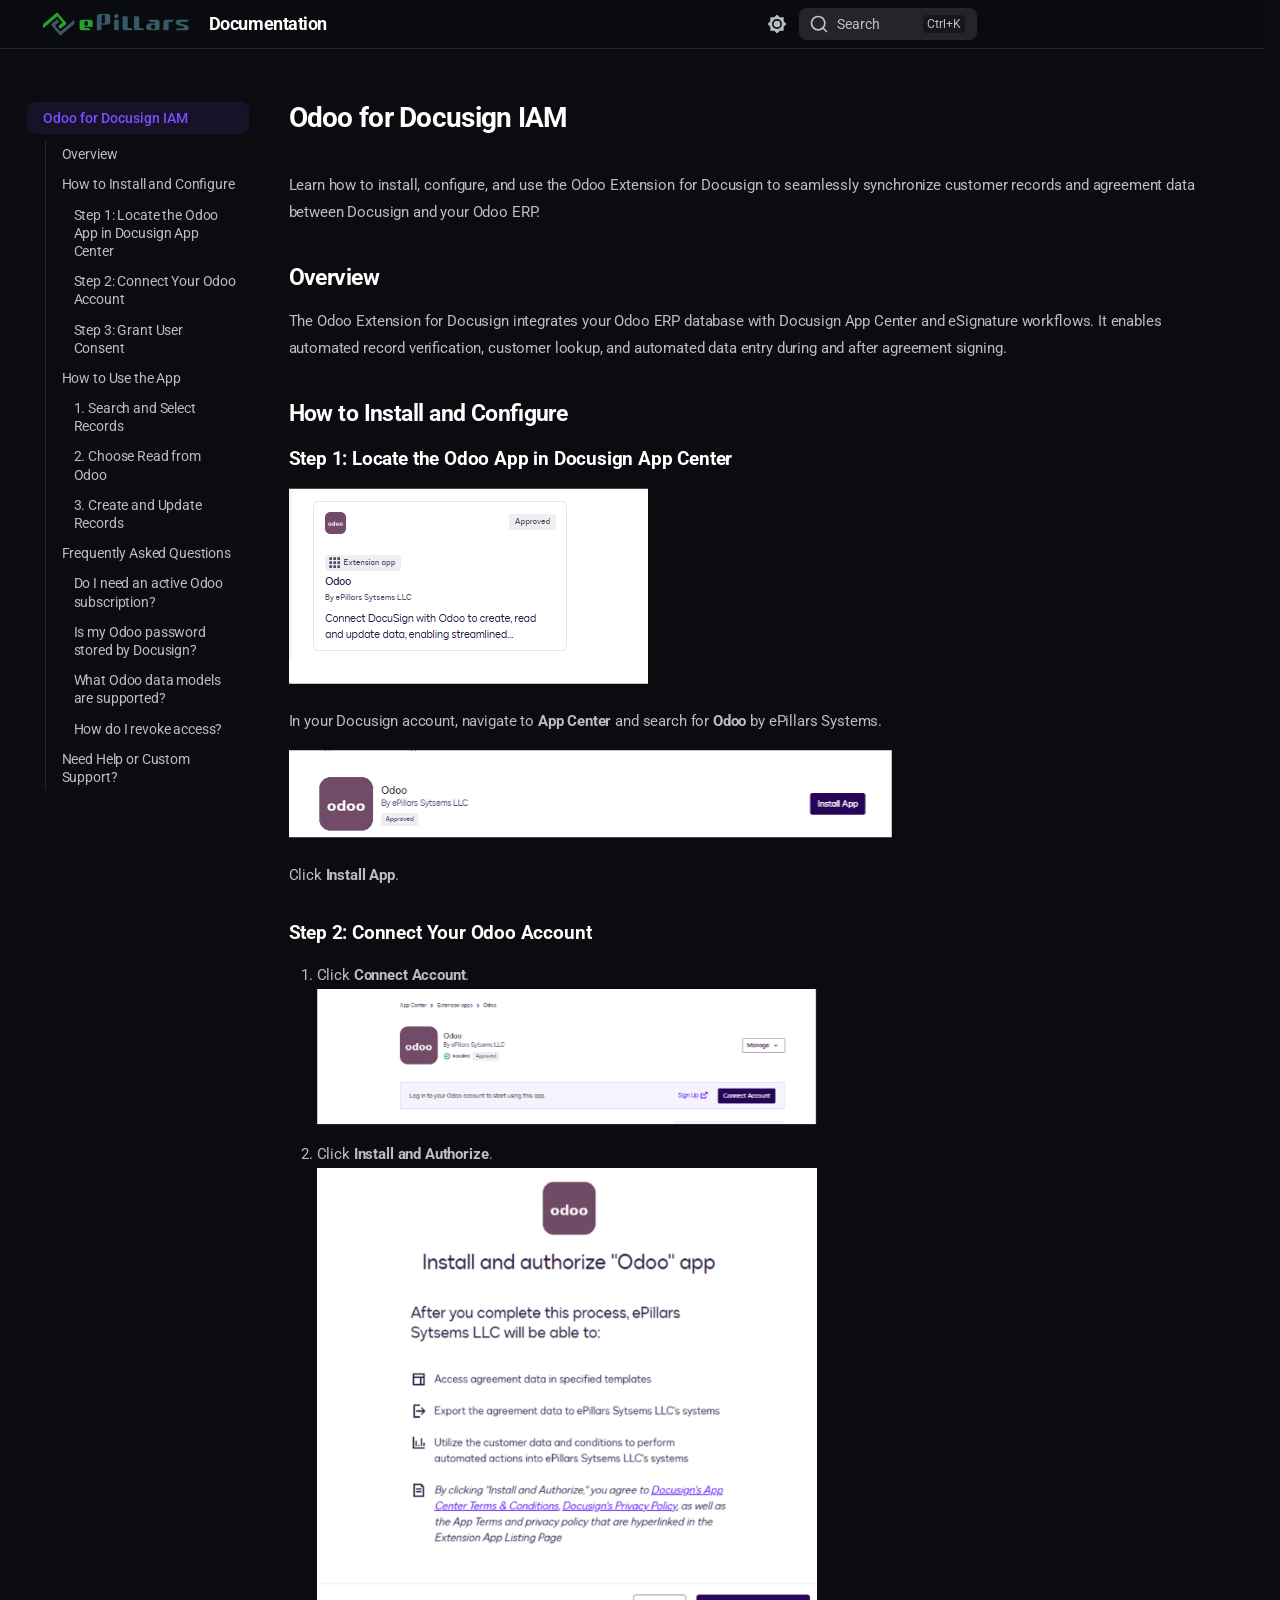
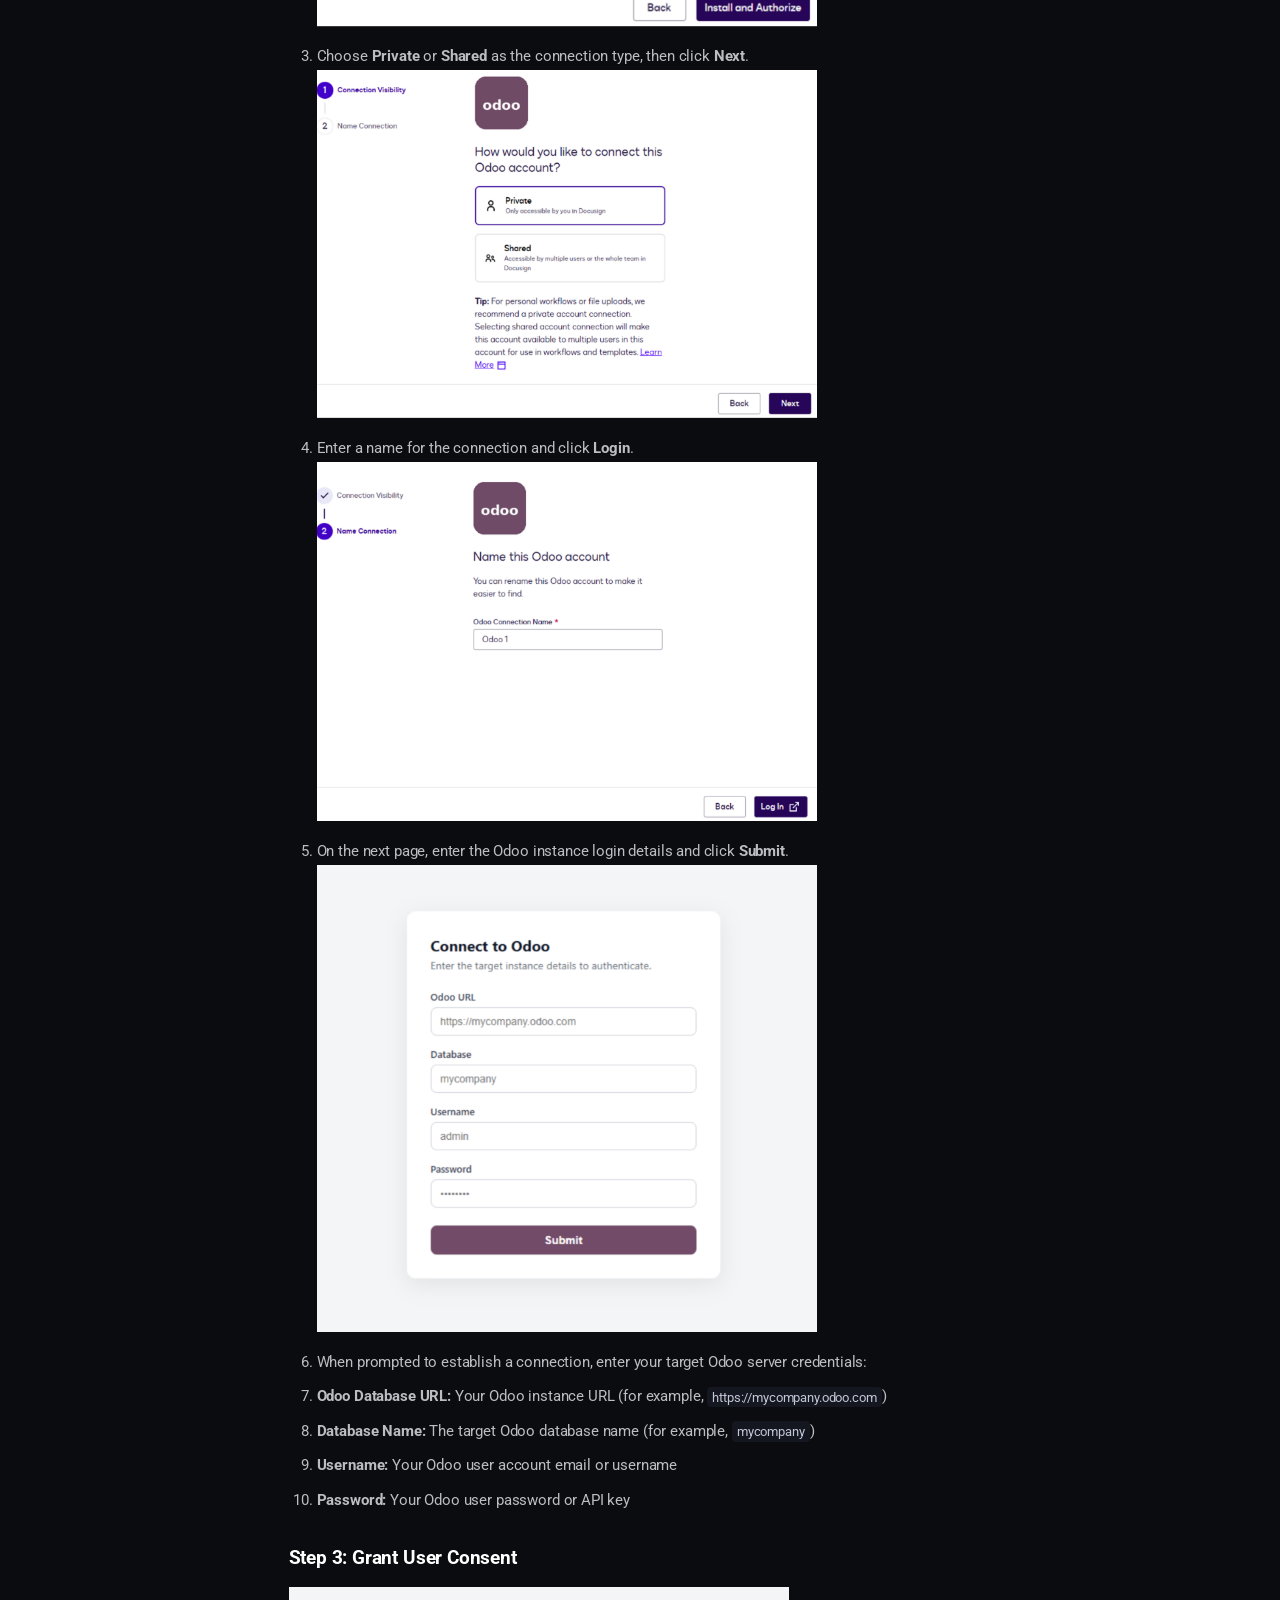
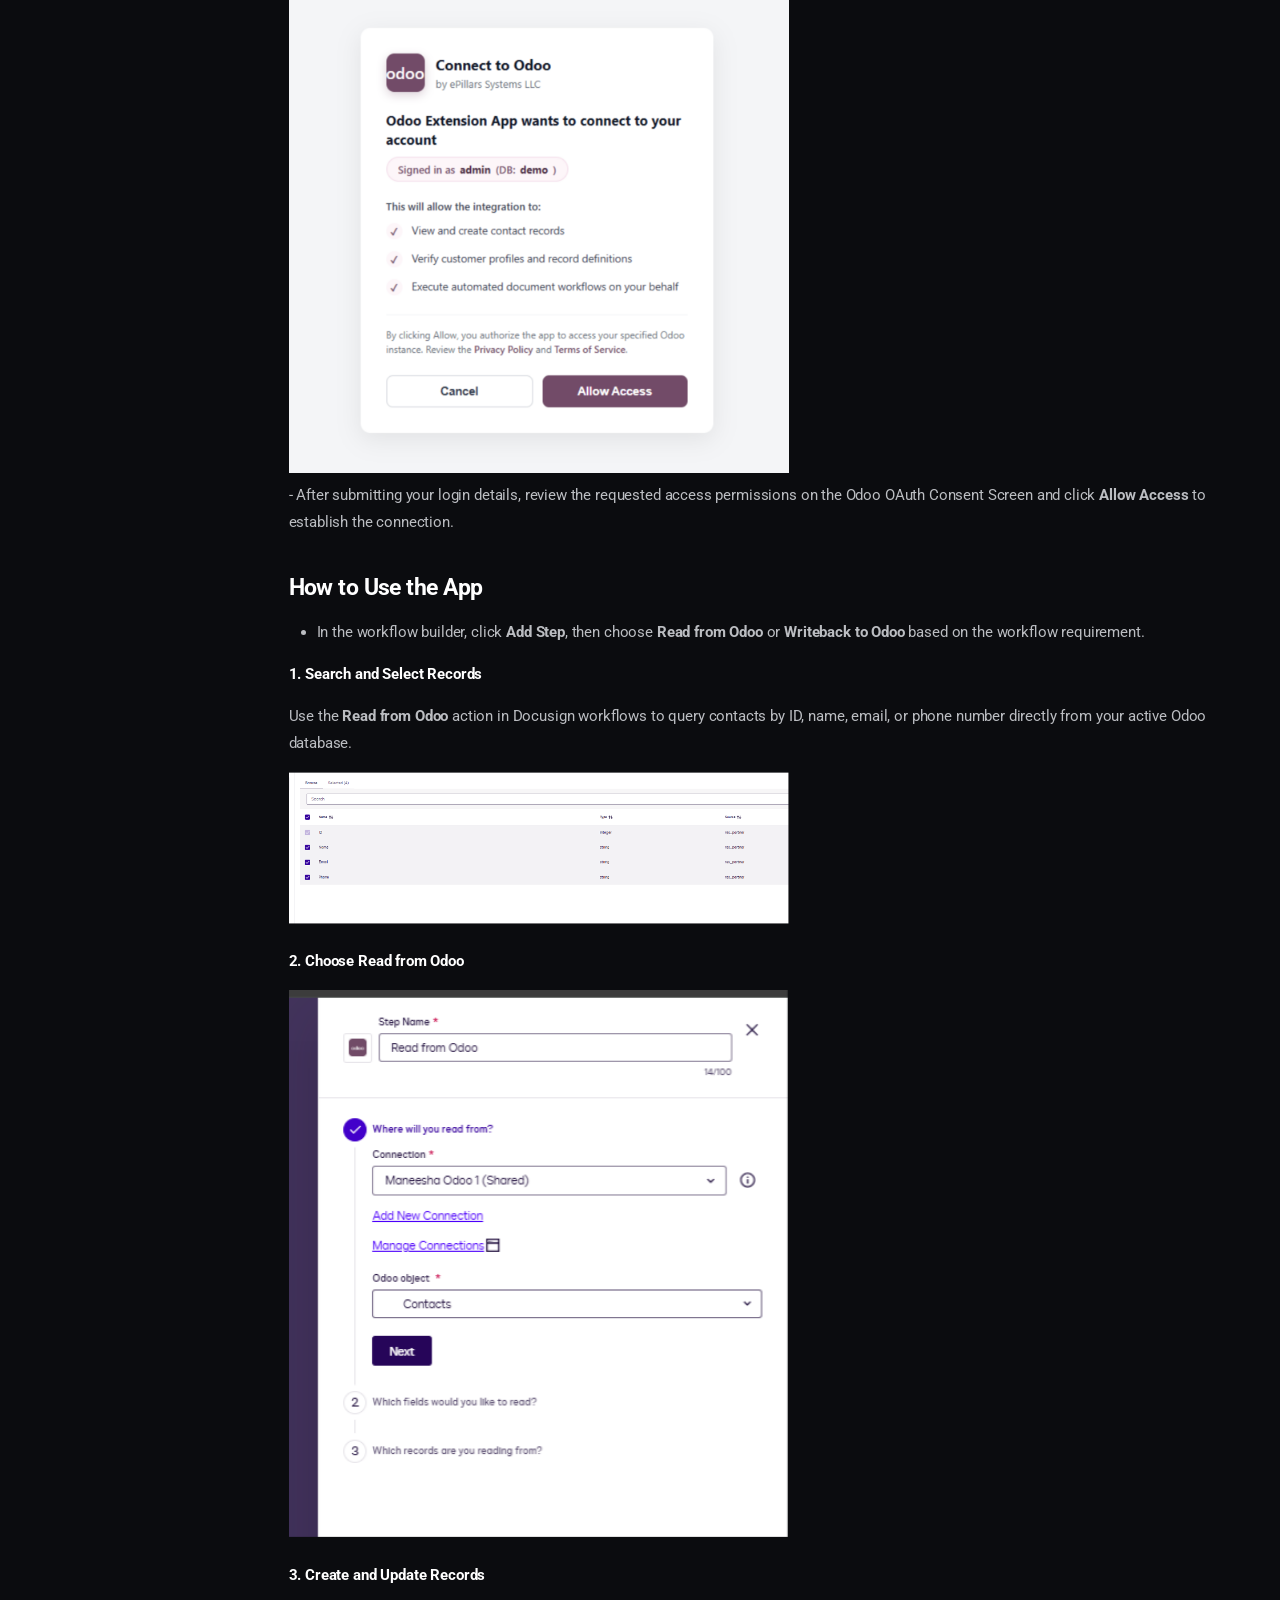
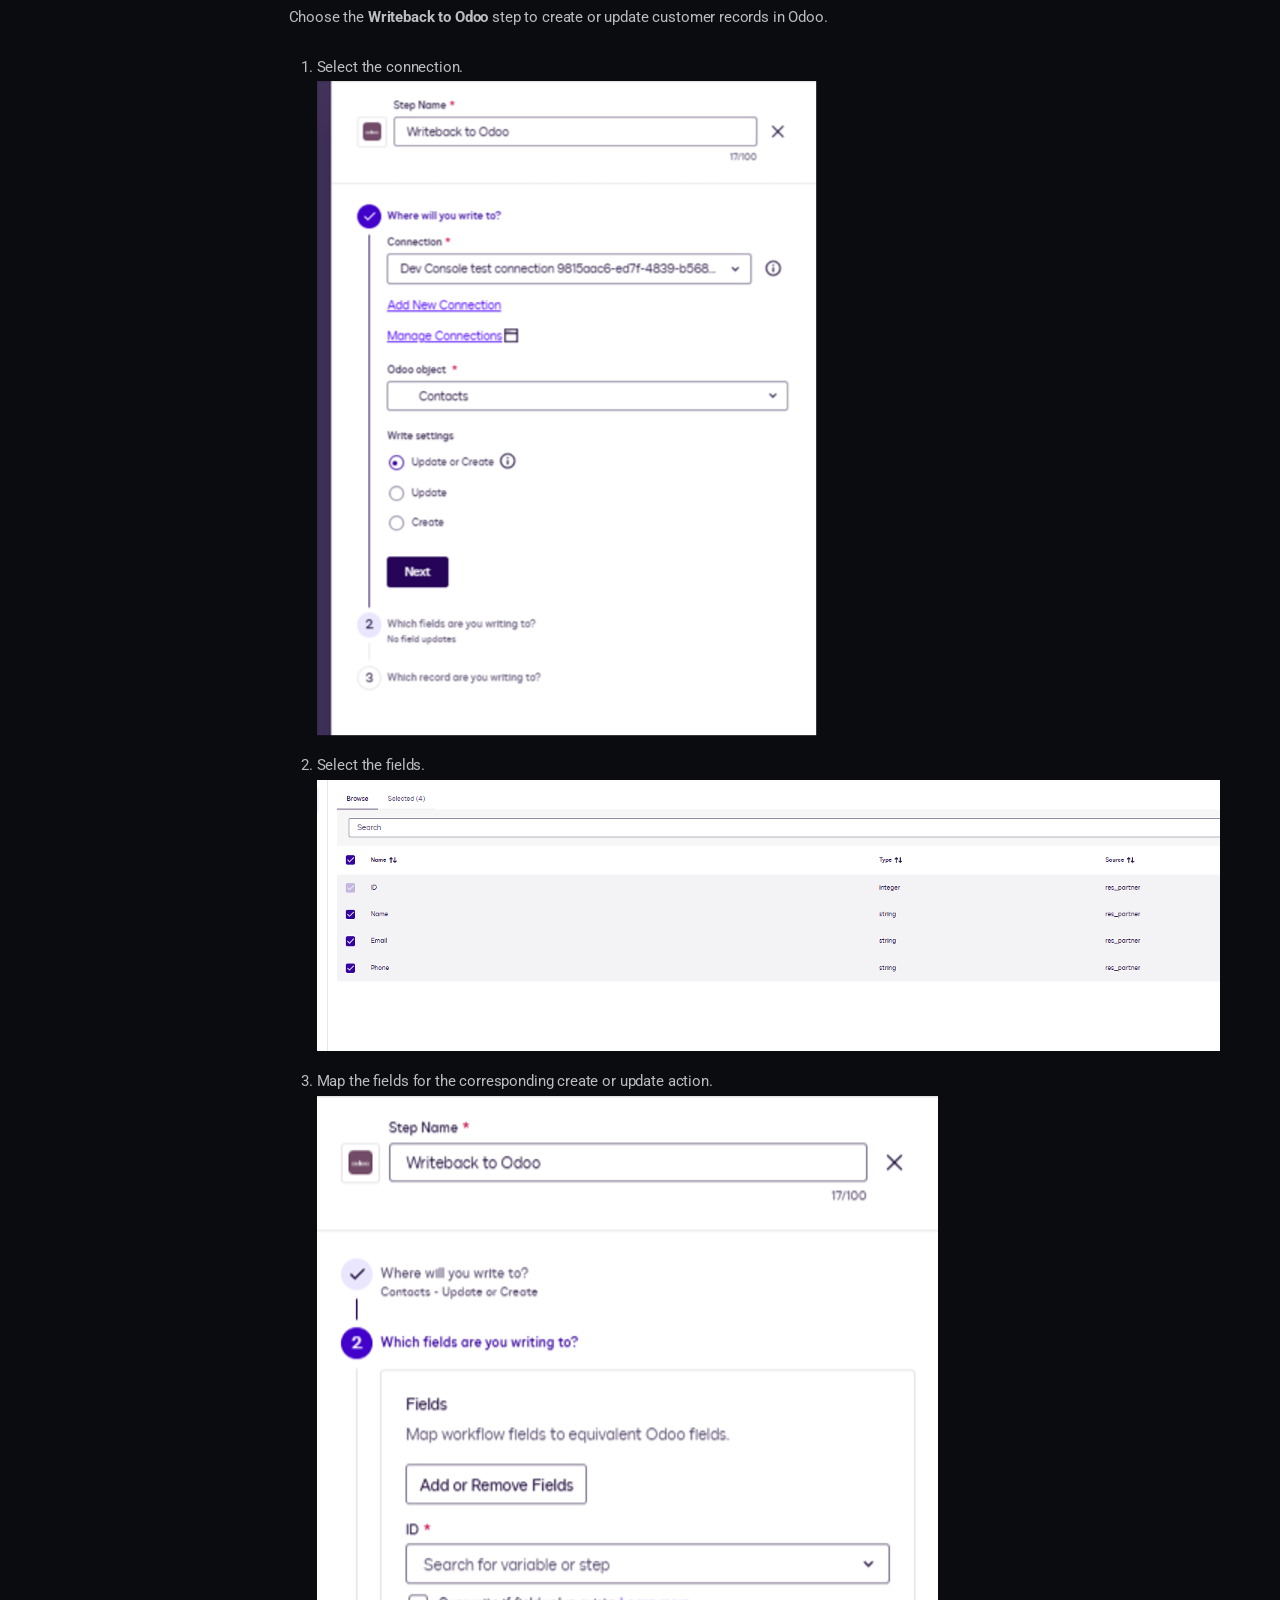
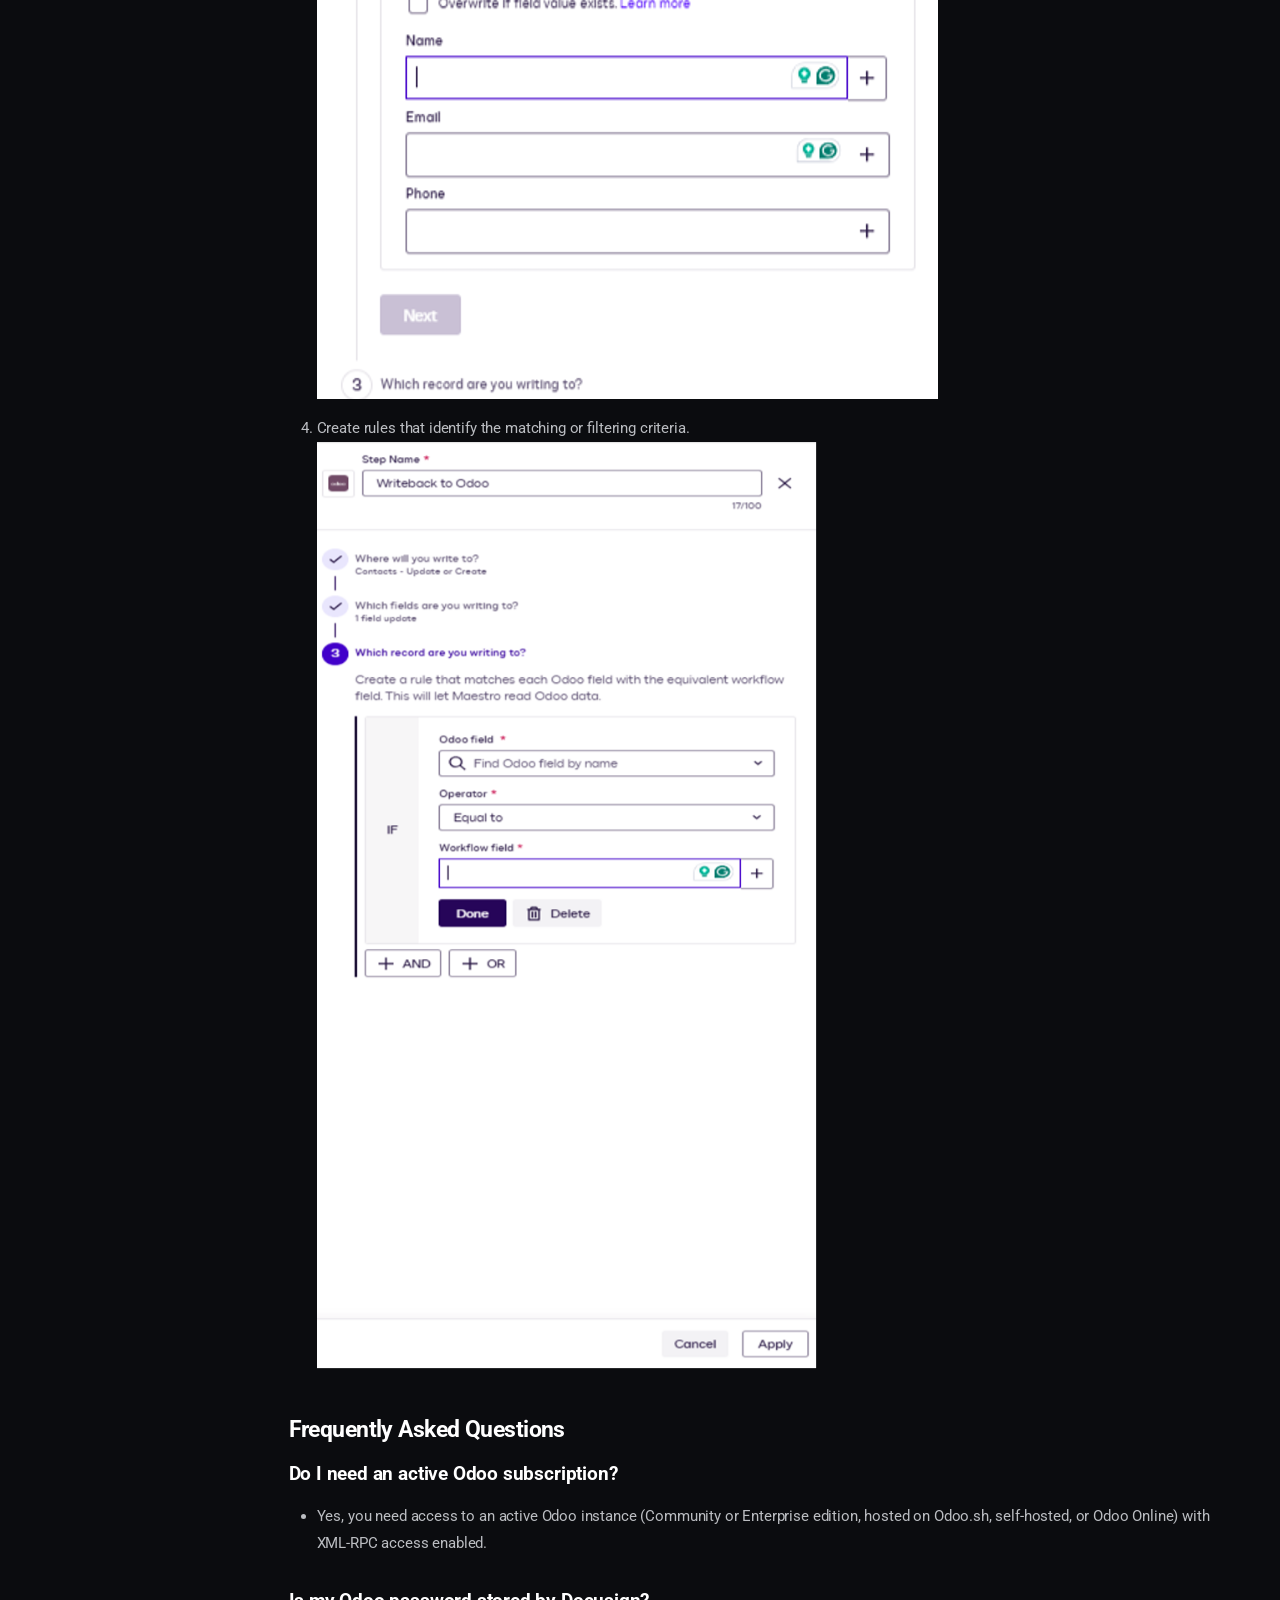
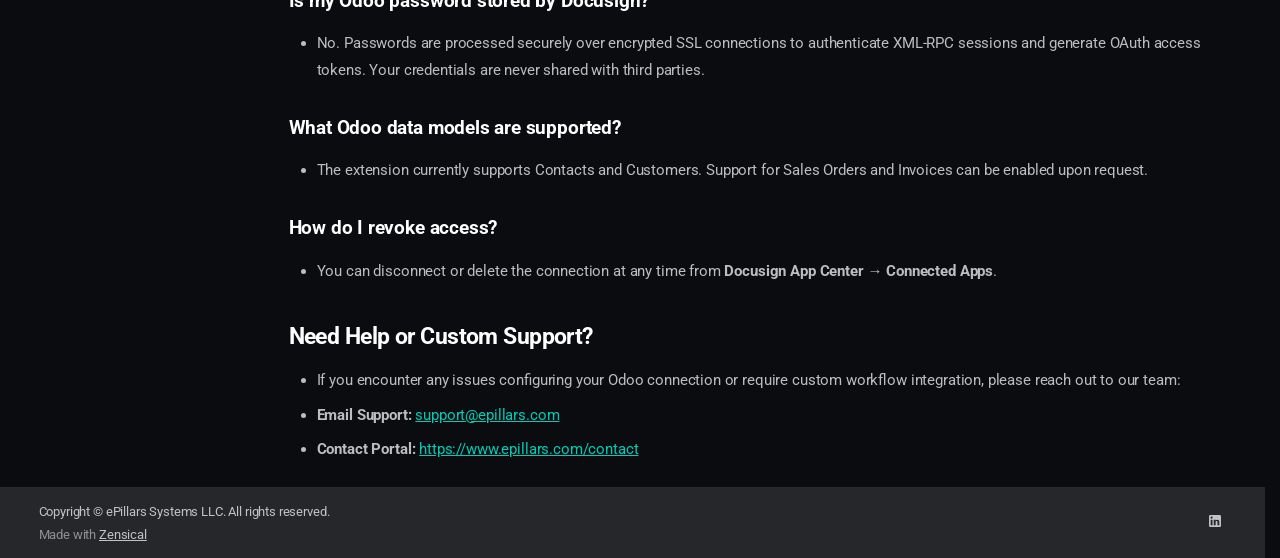
==== site/index.html @ cea3f154 "Branding changes" ====
<!doctype html>
<html lang="en" class="no-js">
  <head>
    
      <meta charset="utf-8">
      <meta name="viewport" content="width=device-width,initial-scale=1">
      
      
      
      
      
      
      
        
      
      
      <link rel="icon" href="./assets/favicon.ico">
      <meta name="generator" content="zensical-0.0.71">
    
    
      
        <title>Odoo for Docusign IAM - Documentation</title>
      
    
    
      
        
      
      <link rel="stylesheet" href="./assets/stylesheets/modern/main.e442bf79.min.css">
      
        
          
        
        <link rel="stylesheet" href="./assets/stylesheets/modern/palette.b60ce83d.min.css">
      
      


    
    
      
    
    
      
        
        
        <link rel="preconnect" href="https://fonts.gstatic.com" crossorigin>
        <link rel="stylesheet" href="https://fonts.googleapis.com/css?family=Roboto:300,300i,400,400i,500,500i,700,700i%7CRoboto:400,400i,700,700i&amp;display=fallback">
        <style>:root{--md-text-font:"Roboto";--md-code-font:"Roboto"}</style>
      
    
    
    <script>__md_scope=new URL(".",location),__md_scope.pathname.endsWith("/")||(__md_scope=new URL(__md_scope.pathname+"/",location)),__md_hash=e=>[...e].reduce(((e,t)=>(e<<5)-e+t.charCodeAt(0)),0),__md_get=(e,t=localStorage,_=__md_scope)=>JSON.parse(t.getItem(_.pathname+"."+e)),__md_set=(e,t,_=localStorage,a=__md_scope)=>{try{_.setItem(a.pathname+"."+e,JSON.stringify(t))}catch(e){}},document.documentElement.setAttribute("data-platform",navigator.platform)</script>
    
      

    
    
  </head>
  
  
    
    
      
    
    
    
    
    <body dir="ltr" data-md-color-scheme="slate" data-md-color-primary="teal" data-md-color-accent="deep-purple">
  
    
    <input class="md-toggle" data-md-toggle="drawer" type="checkbox" id="__drawer" autocomplete="off">
    <input class="md-toggle" data-md-toggle="search" type="checkbox" id="__search" autocomplete="off">
    <label class="md-overlay" for="__drawer" aria-hidden="true"></label>
    <div data-md-component="skip">
      <a href="#__skip" class="md-skip">
        Skip to content
      </a>
    </div>
    <div data-md-component="announce">
      
    </div>
    
    
      

  

<header class="md-header md-header--shadow" data-md-component="header">
  <nav class="md-header__inner md-grid" aria-label="Header">
    <a href="" title="Documentation" class="md-header__button md-logo" aria-label="Documentation" data-md-component="logo">
      
  <img src="./assets/logo.png" alt="Documentation">

    </a>
    <label class="md-header__button md-icon" for="__drawer" aria-label="Navigation">
      
      <svg xmlns="http://www.w3.org/2000/svg" fill="none" stroke="currentColor" stroke-linecap="round" stroke-linejoin="round" stroke-width="2" class="lucide lucide-menu" viewBox="0 0 24 24"><path d="M4 5h16M4 12h16M4 19h16"/></svg>
    </label>
    <div class="md-header__title" data-md-component="header-title">
      <div class="md-header__ellipsis">
        <div class="md-header__topic">
          <span class="md-ellipsis">
            Documentation
          </span>
        </div>
        <div class="md-header__topic" data-md-component="header-topic">
          <span class="md-ellipsis">
            
              Odoo for Docusign IAM
            
          </span>
        </div>
      </div>
    </div>
    
      
        <form class="md-header__option" data-md-component="palette">
  
    
    
    
    <input class="md-option" data-md-color-media="none" data-md-color-scheme="slate" data-md-color-primary="teal" data-md-color-accent="deep-purple"  aria-label="Dark mode"  type="radio" name="__palette" id="__palette_0">
    
      <label class="md-header__button md-icon" title="Dark mode" for="__palette_1" hidden>
        <svg xmlns="http://www.w3.org/2000/svg" viewBox="0 0 24 24"><path d="M12 8a4 4 0 0 0-4 4 4 4 0 0 0 4 4 4 4 0 0 0 4-4 4 4 0 0 0-4-4m0 10a6 6 0 0 1-6-6 6 6 0 0 1 6-6 6 6 0 0 1 6 6 6 6 0 0 1-6 6m8-9.31V4h-4.69L12 .69 8.69 4H4v4.69L.69 12 4 15.31V20h4.69L12 23.31 15.31 20H20v-4.69L23.31 12z"/></svg>
      </label>
    
  
    
    
    
    <input class="md-option" data-md-color-media="none" data-md-color-scheme="default" data-md-color-primary="blue" data-md-color-accent="deep-orange"  aria-label="Light mode"  type="radio" name="__palette" id="__palette_1">
    
      <label class="md-header__button md-icon" title="Light mode" for="__palette_0" hidden>
        <svg xmlns="http://www.w3.org/2000/svg" viewBox="0 0 24 24"><path d="M12 18c-.89 0-1.74-.2-2.5-.55C11.56 16.5 13 14.42 13 12s-1.44-4.5-3.5-5.45C10.26 6.2 11.11 6 12 6a6 6 0 0 1 6 6 6 6 0 0 1-6 6m8-9.31V4h-4.69L12 .69 8.69 4H4v4.69L.69 12 4 15.31V20h4.69L12 23.31 15.31 20H20v-4.69L23.31 12z"/></svg>
      </label>
    
  
</form>
      
    
    
      <script>var palette=__md_get("__palette");if(palette&&palette.color){if("(prefers-color-scheme)"===palette.color.media){var media=matchMedia("(prefers-color-scheme: light)"),input=document.querySelector(media.matches?"[data-md-color-media='(prefers-color-scheme: light)']":"[data-md-color-media='(prefers-color-scheme: dark)']");palette.color.media=input.getAttribute("data-md-color-media"),palette.color.scheme=input.getAttribute("data-md-color-scheme"),palette.color.primary=input.getAttribute("data-md-color-primary"),palette.color.accent=input.getAttribute("data-md-color-accent")}for(var[key,value]of Object.entries(palette.color))document.body.setAttribute("data-md-color-"+key,value)}</script>
    
    
    
      
      
        <label class="md-header__button md-icon" for="__search" aria-label="Search">
          
          <svg xmlns="http://www.w3.org/2000/svg" fill="none" stroke="currentColor" stroke-linecap="round" stroke-linejoin="round" stroke-width="2" class="lucide lucide-search" viewBox="0 0 24 24"><path d="m21 21-4.34-4.34"/><circle cx="11" cy="11" r="8"/></svg>
        </label>
        <div class="md-search" data-md-component="search" role="dialog" aria-label="Search">
  <button type="button" class="md-search__button">
    Search
  </button>
</div>
      
    
    <div class="md-header__source">
      
    </div>
  </nav>
  
</header>
    
    <div class="md-container" data-md-component="container">
      
      
        
          
        
      
      <main class="md-main" data-md-component="main">
        <div class="md-main__inner md-grid">
          
            
              
              <div class="md-sidebar md-sidebar--primary" data-md-component="sidebar" data-md-type="navigation" >
                <div class="md-sidebar__scrollwrap">
                  <div class="md-sidebar__inner">
                    



  

<nav class="md-nav md-nav--primary md-nav--integrated" aria-label="Navigation" data-md-level="0">
  <label class="md-nav__title" for="__drawer">
    <a href="" title="Documentation" class="md-nav__button md-logo" aria-label="Documentation" data-md-component="logo">
      
  <img src="./assets/logo.png" alt="Documentation">

    </a>
    Documentation
  </label>
  
  <ul class="md-nav__list" data-md-scrollfix>
    
      
      
  
  
    
  
  
  
    <li class="md-nav__item md-nav__item--active">
      
      
      
      
        
      
      
        <label class="md-nav__link md-nav__link--active" for="__toc">
          
  
  
  <span class="md-ellipsis">
    
  
  Odoo for Docusign IAM

    
  </span>
  
  

          <span class="md-nav__icon md-icon"></span>
        </label>
      
      <a href="" class="md-nav__link md-nav__link--active">
        
  
  
  <span class="md-ellipsis">
    
  
  Odoo for Docusign IAM

    
  </span>
  
  

      </a>
      
        


<nav class="md-nav md-nav--secondary" aria-label="On this page">
  
  
  
    
  
  
    <label class="md-nav__title" for="__toc">
      <span class="md-nav__icon md-icon"></span>
      On this page
    </label>
    <ul class="md-nav__list" data-md-component="toc" data-md-scrollfix>
      
        <li class="md-nav__item">
  <a href="#overview" class="md-nav__link">
    <span class="md-ellipsis">
      <span class="md-typeset">
        Overview
      </span>
    </span>
  </a>
  
</li>
      
        <li class="md-nav__item">
  <a href="#how-to-install-and-configure" class="md-nav__link">
    <span class="md-ellipsis">
      <span class="md-typeset">
        How to Install and Configure
      </span>
    </span>
  </a>
  
    <nav class="md-nav" aria-label="How to Install and Configure">
      <ul class="md-nav__list">
        
          <li class="md-nav__item">
  <a href="#step-1-locate-the-odoo-app-in-docusign-app-center" class="md-nav__link">
    <span class="md-ellipsis">
      <span class="md-typeset">
        Step 1: Locate the Odoo App in Docusign App Center
      </span>
    </span>
  </a>
  
</li>
        
          <li class="md-nav__item">
  <a href="#step-2-connect-your-odoo-account" class="md-nav__link">
    <span class="md-ellipsis">
      <span class="md-typeset">
        Step 2: Connect Your Odoo Account
      </span>
    </span>
  </a>
  
</li>
        
          <li class="md-nav__item">
  <a href="#step-3-grant-user-consent" class="md-nav__link">
    <span class="md-ellipsis">
      <span class="md-typeset">
        Step 3: Grant User Consent<br>
      </span>
    </span>
  </a>
  
</li>
        
      </ul>
    </nav>
  
</li>
      
        <li class="md-nav__item">
  <a href="#how-to-use-the-app" class="md-nav__link">
    <span class="md-ellipsis">
      <span class="md-typeset">
        How to Use the App
      </span>
    </span>
  </a>
  
    <nav class="md-nav" aria-label="How to Use the App">
      <ul class="md-nav__list">
        
          <li class="md-nav__item">
  <a href="#1-search-and-select-records" class="md-nav__link">
    <span class="md-ellipsis">
      <span class="md-typeset">
        1. Search and Select Records
      </span>
    </span>
  </a>
  
</li>
        
          <li class="md-nav__item">
  <a href="#2-choose-read-from-odoo" class="md-nav__link">
    <span class="md-ellipsis">
      <span class="md-typeset">
        2. Choose Read from Odoo
      </span>
    </span>
  </a>
  
</li>
        
          <li class="md-nav__item">
  <a href="#3-create-and-update-records" class="md-nav__link">
    <span class="md-ellipsis">
      <span class="md-typeset">
        3. Create and Update Records
      </span>
    </span>
  </a>
  
</li>
        
      </ul>
    </nav>
  
</li>
      
        <li class="md-nav__item">
  <a href="#frequently-asked-questions" class="md-nav__link">
    <span class="md-ellipsis">
      <span class="md-typeset">
        Frequently Asked Questions
      </span>
    </span>
  </a>
  
    <nav class="md-nav" aria-label="Frequently Asked Questions">
      <ul class="md-nav__list">
        
          <li class="md-nav__item">
  <a href="#do-i-need-an-active-odoo-subscription" class="md-nav__link">
    <span class="md-ellipsis">
      <span class="md-typeset">
        Do I need an active Odoo subscription?
      </span>
    </span>
  </a>
  
</li>
        
          <li class="md-nav__item">
  <a href="#is-my-odoo-password-stored-by-docusign" class="md-nav__link">
    <span class="md-ellipsis">
      <span class="md-typeset">
        Is my Odoo password stored by Docusign?
      </span>
    </span>
  </a>
  
</li>
        
          <li class="md-nav__item">
  <a href="#what-odoo-data-models-are-supported" class="md-nav__link">
    <span class="md-ellipsis">
      <span class="md-typeset">
        What Odoo data models are supported?
      </span>
    </span>
  </a>
  
</li>
        
          <li class="md-nav__item">
  <a href="#how-do-i-revoke-access" class="md-nav__link">
    <span class="md-ellipsis">
      <span class="md-typeset">
        How do I revoke access?
      </span>
    </span>
  </a>
  
</li>
        
      </ul>
    </nav>
  
</li>
      
        <li class="md-nav__item">
  <a href="#need-help-or-custom-support" class="md-nav__link">
    <span class="md-ellipsis">
      <span class="md-typeset">
        Need Help or Custom Support?
      </span>
    </span>
  </a>
  
</li>
      
    </ul>
  
</nav>
      
    </li>
  

    
  </ul>
</nav>
                  </div>
                </div>
              </div>
            
            
          
          
            <div class="md-content" data-md-component="content">
              
              <article class="md-content__inner md-typeset">
                <a id="__skip" tabindex="-1"></a>
                
                  


<h1 id="odoo-for-docusign-iam">Odoo for Docusign IAM</h1>
<p>Learn how to install, configure, and use the Odoo Extension for Docusign to seamlessly synchronize customer records and agreement data between Docusign and your Odoo ERP.</p>
<h2 id="overview">Overview</h2>
<p>The Odoo Extension for Docusign integrates your Odoo ERP database with Docusign App Center and eSignature workflows. It enables automated record verification, customer lookup, and automated data entry during and after agreement signing.</p>
<h2 id="how-to-install-and-configure">How to Install and Configure</h2>
<h3 id="step-1-locate-the-odoo-app-in-docusign-app-center">Step 1: Locate the Odoo App in Docusign App Center</h3>
<p><img alt="Odoo app listing in Docusign App Center" src="assets/01-odoo-app-center.png" /> </p>
<p>In your Docusign account, navigate to <strong>App Center</strong> and search for <strong>Odoo</strong> by ePillars Systems. </p>
<p><img alt="Install App action" src="assets/02-install-app.png" /></p>
<p>Click <strong>Install App</strong>.</p>
<h3 id="step-2-connect-your-odoo-account">Step 2: Connect Your Odoo Account</h3>
<ol>
<li>Click <strong>Connect Account</strong>. <br>
<img src="assets/03-connect-account.png" width="500" alt="Connect Account">  <br></li>
<li>Click <strong>Install and Authorize</strong>. <br>
<img src="assets/04-install-and-authorize.png" width="500" alt="Install and Authorize dialog">  <br></li>
<li>Choose <strong>Private</strong> or <strong>Shared</strong> as the connection type, then click <strong>Next</strong>.<br>
<img src="assets/05-connection-type.png" width="500" alt="Choose a connection type">   <br></li>
<li>Enter a name for the connection and click <strong>Login</strong>. <br>
<img src="assets/06-connection-login.png" width="500" alt="Name the connection and log in">  <br></li>
<li>On the next page, enter the Odoo instance login details and click <strong>Submit</strong>.<br>
<img src="assets/07-odoo-login-details.png" width="500" alt="Enter Odoo instance login details">   <br></li>
<li>When prompted to establish a connection, enter your target Odoo server credentials:</li>
<li><strong>Odoo Database URL:</strong> Your Odoo instance URL (for example, <code>https://mycompany.odoo.com</code>)</li>
<li><strong>Database Name:</strong> The target Odoo database name (for example, <code>mycompany</code>)</li>
<li><strong>Username:</strong> Your Odoo user account email or username</li>
<li><strong>Password:</strong> Your Odoo user password or API key</li>
</ol>
<h3 id="step-3-grant-user-consent">Step 3: Grant User Consent<br></h3>
<p><img src="assets/08-oauth-consent.png" width="500" alt="Odoo OAuth consent screen">  <br/>
- After submitting your login details, review the requested access permissions on the Odoo OAuth Consent Screen and click <strong>Allow Access</strong> to establish the connection.</p>
<h2 id="how-to-use-the-app">How to Use the App</h2>
<ul>
<li>In the workflow builder, click <strong>Add Step</strong>, then choose <strong>Read from Odoo</strong> or <strong>Writeback to Odoo</strong> based on the workflow requirement.</li>
</ul>
<h4 id="1-search-and-select-records">1. Search and Select Records</h4>
<p>Use the <strong>Read from Odoo</strong> action in Docusign workflows to query contacts by ID, name, email, or phone number directly from your active Odoo database.</p>
<p><img src="assets/10-search-records.png" width="500" alt="Search and select Odoo records">   <br></p>
<h4 id="2-choose-read-from-odoo">2. Choose Read from Odoo</h4>
<p><img src="assets/09-read-from-odoo.png" width="500" alt="Choose Read from Odoo">   <br></p>
<h4 id="3-create-and-update-records">3. Create and Update Records</h4>
<p>Choose the <strong>Writeback to Odoo</strong> step to create or update customer records in Odoo.</p>
<ol>
<li>
<p>Select the connection. <br>
<img src="assets/11-select-connection.png" width="500" alt="Select the Odoo connection"> </p>
</li>
<li>
<p>Select the fields.
<img alt="Select Odoo fields" src="assets/12-select-fields.png" />  <br></p>
</li>
<li>Map the fields for the corresponding create or update action.
<img alt="Map fields for create or update" src="assets/13-map-fields.png" />  <br></li>
<li>Create rules that identify the matching or filtering criteria. <br>
<img src="assets/14-matching-rules.png" width="500" alt="Configure matching or filtering rules"> </li>
</ol>
<h2 id="frequently-asked-questions">Frequently Asked Questions</h2>
<h3 id="do-i-need-an-active-odoo-subscription">Do I need an active Odoo subscription?</h3>
<ul>
<li>Yes, you need access to an active Odoo instance (Community or Enterprise edition, hosted on Odoo.sh, self-hosted, or Odoo Online) with XML-RPC access enabled.</li>
</ul>
<h3 id="is-my-odoo-password-stored-by-docusign">Is my Odoo password stored by Docusign?</h3>
<ul>
<li>No. Passwords are processed securely over encrypted SSL connections to authenticate XML-RPC sessions and generate OAuth access tokens. Your credentials are never shared with third parties.</li>
</ul>
<h3 id="what-odoo-data-models-are-supported">What Odoo data models are supported?</h3>
<ul>
<li>The extension currently supports Contacts and Customers. Support for Sales Orders and Invoices can be enabled upon request.</li>
</ul>
<h3 id="how-do-i-revoke-access">How do I revoke access?</h3>
<ul>
<li>You can disconnect or delete the connection at any time from <strong>Docusign App Center → Connected Apps</strong>.</li>
</ul>
<h2 id="need-help-or-custom-support">Need Help or Custom Support?</h2>
<ul>
<li>If you encounter any issues configuring your Odoo connection or require custom workflow integration, please reach out to our team:</li>
<li><strong>Email Support:</strong> <a href="mailto:support@epillars.com">support@epillars.com</a></li>
<li><strong>Contact Portal:</strong> <a href="https://www.epillars.com/contact">https://www.epillars.com/contact</a></li>
</ul>














                
              </article>
            </div>
          
          
<script>var target=document.getElementById(location.hash.slice(1));target&&target.name&&(target.checked=target.name.startsWith("__tabbed_"))</script>
        </div>
        
      </main>
      
        <footer class="md-footer">
  
    
  
  <div class="md-footer-meta md-typeset">
    <div class="md-footer-meta__inner md-grid">
      <div class="md-copyright">
  
    <div class="md-copyright__highlight">
      Copyright &copy; <year> ePillars Systems LLC. All rights reserved.
    </div>
  
  
    Made with
    <a href="https://zensical.org/" target="_blank" rel="noopener">
      Zensical
    </a>
  
</div>
      
        
<div class="md-social">
  
    
    
    
    
      
      
    
    <a href="https://ae.linkedin.com/company/epillars" target="_blank" rel="noopener" title="ae.linkedin.com" class="md-social__link">
      <svg xmlns="http://www.w3.org/2000/svg" viewBox="0 0 24 24"><path d="M19 3a2 2 0 0 1 2 2v14a2 2 0 0 1-2 2H5a2 2 0 0 1-2-2V5a2 2 0 0 1 2-2zm-.5 15.5v-5.3a3.26 3.26 0 0 0-3.26-3.26c-.85 0-1.84.52-2.32 1.3v-1.11h-2.79v8.37h2.79v-4.93c0-.77.62-1.4 1.39-1.4a1.4 1.4 0 0 1 1.4 1.4v4.93zM6.88 8.56a1.68 1.68 0 0 0 1.68-1.68c0-.93-.75-1.69-1.68-1.69a1.69 1.69 0 0 0-1.69 1.69c0 .93.76 1.68 1.69 1.68m1.39 9.94v-8.37H5.5v8.37z"/></svg>
    </a>
  
</div>
      
    </div>
  </div>
</footer>
      
    </div>
    <div class="md-dialog" data-md-component="dialog" role="status" aria-atomic="true">
      <div class="md-dialog__inner md-typeset"></div>
    </div>
    
    
    
      
      
      
      
        
        
      <script id="__config" type="application/json">{"annotate":null,"base":".","features":["navigation.footer","toc.integrate"],"redirect":null,"search":"./assets/javascripts/workers/search.c47bb847.min.js","tags":null,"translations":{"clipboard.copied":"Copied to clipboard","clipboard.copy":"Copy to clipboard","clipboard.error":"Could not copy to clipboard","search.result.more.one":"1 more on this page","search.result.more.other":"# more on this page","search.result.none":"No matching documents","search.result.one":"1 matching document","search.result.other":"# matching documents","search.result.placeholder":"Type to start searching","search.result.term.missing":"Missing","select.version":"Select version"},"version":null}</script>
    
    
      <script src="./assets/javascripts/bundle.a2388154.min.js"></script>
      
    
  </body>
</html>
---- site/assets/stylesheets/modern/main.e442bf79.min.css ----
@charset "UTF-8";html{box-sizing:border-box;-webkit-text-size-adjust:none;-moz-text-size-adjust:none;text-size-adjust:none}*,:after,:before{box-sizing:inherit}@media(prefers-reduced-motion){*,:after,:before{transition:none!important}}body{margin:0;-webkit-font-smoothing:antialiased;-moz-osx-font-smoothing:grayscale;--md-text-font-family:var(--md-text-font, _),
    -apple-system, BlinkMacSystemFont, Helvetica, Arial, sans-serif;--md-code-font-family:var(--md-code-font, _),
    SFMono-Regular, Consolas, Menlo, monospace}.md-typeset code:not(.focus-visible),a,button,input,label{-webkit-tap-highlight-color:transparent}a{color:inherit;text-decoration:none}hr{box-sizing:initial;display:block;height:.05rem;padding:0;overflow:visible;border:0}small{font-size:80%}sub,sup{line-height:1em}img{border-style:none}table{border-spacing:0;border-collapse:initial}td,th{font-weight:400;vertical-align:top}button{padding:0;margin:0;font-family:inherit;font-size:inherit;background:#0000;border:0}input{border:0;outline:none}:root{--md-primary-fg-color:#4051b5;--md-primary-fg-color--light:#5d6cc0;--md-primary-fg-color--dark:#303fa1;--md-primary-bg-color:#fff;--md-primary-bg-color--light:#ffffffb3;--md-accent-fg-color:#526cfe;--md-accent-fg-color--transparent:#526cfe1a;--md-accent-bg-color:#fff;--md-accent-bg-color--light:#ffffffb3;--md-typeset-table-sort-icon:url('data:image/svg+xml;charset=utf-8,<svg xmlns="http://www.w3.org/2000/svg" fill="none" stroke="currentColor" stroke-linecap="round" stroke-linejoin="round" stroke-width="2" class="lucide lucide-arrow-down-up" viewBox="0 0 24 24"><path d="m3 16 4 4 4-4m-4 4V4m14 4-4-4-4 4m4-4v16"/></svg>');--md-typeset-table-sort-icon--asc:url('data:image/svg+xml;charset=utf-8,<svg xmlns="http://www.w3.org/2000/svg" fill="none" stroke="currentColor" stroke-linecap="round" stroke-linejoin="round" stroke-width="2" class="lucide lucide-arrow-down-narrow-wide" viewBox="0 0 24 24"><path d="m3 16 4 4 4-4m-4 4V4m4 0h4m-4 4h7m-7 4h10"/></svg>');--md-typeset-table-sort-icon--desc:url('data:image/svg+xml;charset=utf-8,<svg xmlns="http://www.w3.org/2000/svg" fill="none" stroke="currentColor" stroke-linecap="round" stroke-linejoin="round" stroke-width="2" class="lucide lucide-arrow-up-narrow-wide" viewBox="0 0 24 24"><path d="m3 8 4-4 4 4M7 4v16m4-8h4m-4 4h7m-7 4h10"/></svg>');--md-typeset-preview-icon:url('data:image/svg+xml;charset=utf-8,<svg xmlns="http://www.w3.org/2000/svg" fill="none" stroke="currentColor" stroke-linecap="round" stroke-linejoin="round" stroke-width="2" class="lucide lucide-mouse-pointer-2" viewBox="0 0 24 24"><path d="M4.037 4.688a.495.495 0 0 1 .651-.651l16 6.5a.5.5 0 0 1-.063.947l-6.124 1.58a2 2 0 0 0-1.438 1.435l-1.579 6.126a.5.5 0 0 1-.947.063z"/></svg>')}[data-md-color-scheme=default]{color-scheme:light}[data-md-color-scheme=default] img[src$="#gh-dark-mode-only"],[data-md-color-scheme=default] img[src$="#only-dark"]{display:none}:root,[data-md-color-scheme=default]{--md-hue:225deg;--md-default-fg-color:#000000de;--md-default-fg-color--light:#0000008c;--md-default-fg-color--lighter:#00000052;--md-default-fg-color--lightest:#0000000d;--md-default-bg-color:#fff;--md-default-bg-color--light:#ffffffb3;--md-default-bg-color--lighter:#ffffff4d;--md-default-bg-color--lightest:#ffffff1f;--md-code-fg-color:#36464e;--md-code-bg-color:#f5f5f5;--md-code-bg-color--light:#f5f5f5b3;--md-code-bg-color--lighter:#f5f5f54d;--md-code-hl-color:#4287ff;--md-code-hl-color--light:#4287ff1a;--md-code-hl-number-color:#d52a2a;--md-code-hl-special-color:#db1457;--md-code-hl-function-color:#a846b9;--md-code-hl-constant-color:#6e59d9;--md-code-hl-keyword-color:#3f6ec6;--md-code-hl-string-color:#1c7d4d;--md-code-hl-name-color:var(--md-code-fg-color);--md-code-hl-operator-color:var(--md-default-fg-color--light);--md-code-hl-punctuation-color:var(--md-default-fg-color--light);--md-code-hl-comment-color:var(--md-default-fg-color--light);--md-code-hl-generic-color:var(--md-default-fg-color--light);--md-code-hl-variable-color:var(--md-default-fg-color--light);--md-typeset-color:var(--md-default-fg-color);--md-typeset-a-color:var(--md-primary-fg-color);--md-typeset-del-color:#f5503d26;--md-typeset-ins-color:#0bd57026;--md-typeset-kbd-color:#fafafa;--md-typeset-kbd-accent-color:#fff;--md-typeset-kbd-border-color:#b8b8b8;--md-typeset-mark-color:#ffff0080;--md-typeset-table-color:#0000001f;--md-typeset-table-color--light:#00000009;--md-admonition-fg-color:var(--md-default-fg-color);--md-admonition-bg-color:var(--md-default-bg-color);--md-warning-fg-color:#000000de;--md-warning-bg-color:#ff9;--md-shadow-z1:0 0.2rem 0.5rem #0000000d,
    0 0 0.05rem #0000001a;--md-shadow-z2:0 0.2rem 0.5rem #0000001a,
    0 0 0.05rem #00000040;--md-shadow-z3:0 0.2rem 0.5rem #0003,
    0 0 0.05rem #00000059;--color-foreground:0 0 0;--color-background:255 255 255;--color-background-subtle:240 240 240;--color-backdrop:255 255 255}.md-icon svg{display:block;width:1.2rem;height:1.2rem;fill:currentcolor}.md-icon svg.lucide{fill:#0000;stroke:currentcolor}aside,body,input{font-family:var(--md-text-font-family);font-feature-settings:"kern","liga";color:var(--md-typeset-color)}code,kbd,pre{font-family:var(--md-code-font-family);font-feature-settings:"kern"}.md-typeset{font-size:.75rem;line-height:1.8;letter-spacing:-.01em;overflow-wrap:break-word;-webkit-print-color-adjust:exact;color-adjust:exact}@media print{.md-typeset{font-size:.68rem}.md-typeset code,.md-typeset kbd,.md-typeset pre{white-space:pre-wrap}}.md-typeset blockquote,.md-typeset dl,.md-typeset figure,.md-typeset ol,.md-typeset pre,.md-typeset ul{margin-top:1em;margin-bottom:1em}.md-typeset h1{margin:0 0 1.25em;font-size:1.875em;line-height:1.3;color:var(--md-default-fg-color)}.md-typeset h1,.md-typeset h2{font-weight:700;letter-spacing:-.025em}.md-typeset h2{margin:1.6em 0 .64em;font-size:1.5em;line-height:1.4}.md-typeset h3{margin:1.6em 0 .8em;font-size:1.25em;font-weight:700;line-height:1.5;letter-spacing:-.01em}.md-typeset h2+h3{margin-top:.8em}.md-typeset h4{margin:1em 0;font-weight:700;letter-spacing:-.01em}.md-typeset h5,.md-typeset h6{margin:1.25em 0;font-size:.8em;font-weight:700;color:var(--md-default-fg-color--light);letter-spacing:-.01em}.md-typeset h5{text-transform:uppercase}.md-typeset h5 code{text-transform:none}.md-typeset hr{display:flow-root;margin:1.5em 0;border-bottom:.05rem solid var(--md-default-fg-color--lightest)}.md-typeset a{color:var(--md-typeset-a-color);text-decoration:underline;word-break:break-word}.md-typeset a,.md-typeset a:before{transition:color 125ms}.md-typeset a:focus,.md-typeset a:hover{color:var(--md-accent-fg-color)}.md-typeset a:focus code,.md-typeset a:hover code{color:var(--md-accent-fg-color);background-color:var(--md-accent-fg-color--transparent)}.md-typeset a code{color:var(--md-typeset-a-color)}.md-typeset a.focus-visible{outline-color:var(--md-accent-fg-color);outline-offset:.2rem}.md-typeset code,.md-typeset kbd,.md-typeset pre{font-variant-ligatures:none;color:var(--md-code-fg-color);direction:ltr;transition:background-color 125ms}.md-typeset code{padding:.2em .4em;font-size:.8533333333em;word-break:break-word;background-color:var(--md-code-bg-color);border-radius:.2rem;-webkit-box-decoration-break:clone;box-decoration-break:clone;transition:color 125ms,background-color 125ms}.md-typeset code:not(.focus-visible){outline:none}.md-typeset pre{position:relative;display:flow-root;line-height:1.5}.md-typeset pre>code{display:block;padding:.8203125em 1.25em;margin:0;overflow:auto;word-break:normal;touch-action:auto;scrollbar-color:var(--md-default-fg-color--lighter) #0000;scrollbar-width:thin;border-radius:.4rem;outline-color:var(--md-accent-fg-color);box-shadow:none;-webkit-box-decoration-break:slice;box-decoration-break:slice}.md-typeset pre>code:hover{scrollbar-color:var(--md-accent-fg-color) #0000}.md-typeset pre>code::-webkit-scrollbar{width:.2rem;height:.2rem}.md-typeset pre>code::-webkit-scrollbar-thumb{background-color:var(--md-default-fg-color--lighter)}.md-typeset pre>code::-webkit-scrollbar-thumb:hover{background-color:var(--md-accent-fg-color)}.md-typeset kbd{display:inline-block;padding:0 .6666666667em;font-size:.75em;color:var(--md-default-fg-color);word-break:break-word;vertical-align:text-top;border-radius:.2rem;background-color:var(--md-default-bg-color);box-shadow:0 0 0 .05rem var(--md-typeset-kbd-border-color),0 .15rem 0 var(--md-typeset-kbd-border-color)}.md-typeset mark{color:inherit;word-break:break-word;background-color:var(--md-typeset-mark-color);-webkit-box-decoration-break:clone;box-decoration-break:clone}.md-typeset abbr{text-decoration:none;cursor:help;border-bottom:.05rem dotted var(--md-default-fg-color--light)}.md-typeset [data-preview]{position:relative}[dir=ltr] .md-typeset [data-preview]:after{margin-left:.125em}[dir=rtl] .md-typeset [data-preview]:after{margin-right:.125em}.md-typeset [data-preview]:after{display:inline-block;width:.8em;height:.8em;vertical-align:text-top;content:"";background-color:currentcolor;-webkit-mask-image:var(--md-typeset-preview-icon);mask-image:var(--md-typeset-preview-icon);-webkit-mask-repeat:no-repeat;mask-repeat:no-repeat;-webkit-mask-size:contain;mask-size:contain;transition:background-color 125ms}.md-typeset small{opacity:.75}[dir=ltr] .md-typeset sub,[dir=ltr] .md-typeset sup{margin-left:.078125em}[dir=rtl] .md-typeset sub,[dir=rtl] .md-typeset sup{margin-right:.078125em}[dir=ltr] .md-typeset blockquote{padding-left:.6rem;border-left:.2rem solid var(--md-default-fg-color--lighter)}[dir=rtl] .md-typeset blockquote{padding-right:.6rem;border-right:.2rem solid var(--md-default-fg-color--lighter)}.md-typeset blockquote{margin-left:0;margin-right:0;color:var(--md-default-fg-color--light)}.md-typeset ul{list-style-type:disc}.md-typeset ul[type]{list-style-type:revert-layer}[dir=ltr] .md-typeset ol,[dir=ltr] .md-typeset ol li ol,[dir=ltr] .md-typeset ol li ul,[dir=ltr] .md-typeset ul,[dir=ltr] .md-typeset ul li ol,[dir=ltr] .md-typeset ul li ul{margin-left:.625em}[dir=rtl] .md-typeset ol,[dir=rtl] .md-typeset ol li ol,[dir=rtl] .md-typeset ol li ul,[dir=rtl] .md-typeset ul,[dir=rtl] .md-typeset ul li ol,[dir=rtl] .md-typeset ul li ul{margin-right:.625em}.md-typeset ol,.md-typeset ul{padding:0}.md-typeset ol:not([hidden]),.md-typeset ul:not([hidden]){display:flow-root}.md-typeset ol ol,.md-typeset ul ol{list-style-type:lower-alpha}.md-typeset ol ol ol,.md-typeset ul ol ol{list-style-type:lower-roman}.md-typeset ol ol ol ol,.md-typeset ul ol ol ol{list-style-type:upper-alpha}.md-typeset ol ol ol ol ol,.md-typeset ul ol ol ol ol{list-style-type:upper-roman}.md-typeset ol[type],.md-typeset ul[type]{list-style-type:revert-layer}[dir=ltr] .md-typeset ol li,[dir=ltr] .md-typeset ul li{margin-left:1.25em}[dir=rtl] .md-typeset ol li,[dir=rtl] .md-typeset ul li{margin-right:1.25em}.md-typeset ol li,.md-typeset ul li{margin-bottom:.5em}.md-typeset ol li blockquote,.md-typeset ol li p,.md-typeset ul li blockquote,.md-typeset ul li p{margin:.5em 0}.md-typeset ol li:last-child,.md-typeset ul li:last-child{margin-bottom:0}.md-typeset ol li ol,.md-typeset ol li ul,.md-typeset ul li ol,.md-typeset ul li ul{margin-top:.5em;margin-bottom:.5em}[dir=ltr] .md-typeset dd{margin-left:1.875em}[dir=rtl] .md-typeset dd{margin-right:1.875em}.md-typeset dd{margin-top:1em;margin-bottom:1.5em}.md-typeset img,.md-typeset svg,.md-typeset video{max-width:100%;height:auto}.md-typeset img[align=left]{margin:1em 1em 1em 0}.md-typeset img[align=right]{margin:1em 0 1em 1em}.md-typeset img[align]:only-child{margin-top:0}.md-typeset figure{display:flow-root;width:fit-content;max-width:100%;margin:1em auto;text-align:center}.md-typeset figure img{display:block;margin:0 auto}.md-typeset figcaption{max-width:24rem;margin:1em auto;font-style:italic}.md-typeset iframe{max-width:100%}.md-typeset table:not([class]){display:inline-block;max-width:100%;overflow:auto;font-size:.64rem;touch-action:auto;background-color:var(--md-default-bg-color);border:.05rem solid var(--md-typeset-table-color);border-radius:.1rem}@media print{.md-typeset table:not([class]){display:table}}.md-typeset table:not([class])+*{margin-top:1.5em}.md-typeset table:not([class]) td>:first-child,.md-typeset table:not([class]) th>:first-child{margin-top:0}.md-typeset table:not([class]) td>:last-child,.md-typeset table:not([class]) th>:last-child{margin-bottom:0}.md-typeset table:not([class]) td:not([align]),.md-typeset table:not([class]) th:not([align]){text-align:left}[dir=rtl] .md-typeset table:not([class]) td:not([align]),[dir=rtl] .md-typeset table:not([class]) th:not([align]){text-align:right}.md-typeset table:not([class]) th{min-width:5rem;padding:.9375em 1.25em;font-weight:700;vertical-align:top}.md-typeset table:not([class]) td{padding:.9375em 1.25em;vertical-align:top;border-top:.05rem solid var(--md-typeset-table-color)}.md-typeset table:not([class]) tbody tr{transition:background-color 125ms}.md-typeset table:not([class]) tbody tr:hover{background-color:var(--md-typeset-table-color--light);box-shadow:0 .05rem 0 var(--md-default-bg-color) inset}.md-typeset table:not([class]) a{word-break:normal}.md-typeset table th[role=columnheader]{cursor:pointer}[dir=ltr] .md-typeset table th[role=columnheader]:after{margin-left:.5em}[dir=rtl] .md-typeset table th[role=columnheader]:after{margin-right:.5em}.md-typeset table th[role=columnheader]:after{display:inline-block;width:1.2em;height:1.2em;vertical-align:text-bottom;content:"";-webkit-mask-image:var(--md-typeset-table-sort-icon);mask-image:var(--md-typeset-table-sort-icon);-webkit-mask-repeat:no-repeat;mask-repeat:no-repeat;-webkit-mask-size:contain;mask-size:contain;transition:background-color 125ms}.md-typeset table th[role=columnheader]:hover:after{background-color:var(--md-default-fg-color--lighter)}.md-typeset table th[role=columnheader][aria-sort=ascending]:after{background-color:var(--md-default-fg-color--light);-webkit-mask-image:var(--md-typeset-table-sort-icon--asc);mask-image:var(--md-typeset-table-sort-icon--asc)}.md-typeset table th[role=columnheader][aria-sort=descending]:after{background-color:var(--md-default-fg-color--light);-webkit-mask-image:var(--md-typeset-table-sort-icon--desc);mask-image:var(--md-typeset-table-sort-icon--desc)}.md-typeset__scrollwrap{margin:1em -.8rem;overflow-x:auto;touch-action:auto}.md-typeset__table{display:inline-block;padding:0 .8rem;margin-bottom:.5em}@media print{.md-typeset__table{display:block}}html .md-typeset__table table{display:table;width:100%;margin:0;overflow:hidden}@media screen and (max-width:44.984375em){.md-content__inner>pre{margin:1em -.8rem}.md-content__inner>pre code{border-radius:0}}.md-typeset .md-author{position:relative;display:block;flex-shrink:0;width:1.6rem;height:1.6rem;overflow:hidden;border-radius:100%;transition:color 125ms,transform 125ms}.md-typeset .md-author img{display:block}.md-typeset .md-author--more{font-size:.6rem;font-weight:700;line-height:1.6rem;color:var(--md-default-fg-color--lighter);text-align:center;background:var(--md-default-fg-color--lightest)}.md-typeset .md-author--long{width:2.4rem;height:2.4rem}.md-typeset a.md-author{transform:scale(1)}.md-typeset a.md-author img{filter:grayscale(100%) opacity(75%);border-radius:100%;transition:filter 125ms}.md-typeset a.md-author:focus,.md-typeset a.md-author:hover{z-index:1;transform:scale(1.1)}.md-typeset a.md-author:focus img,.md-typeset a.md-author:hover img{filter:grayscale(0)}.md-banner{overflow:auto;color:var(--md-default-fg-color);background-color:var(--md-accent-fg-color--transparent)}@media print{.md-banner{display:none}}.md-banner--warning{color:var(--md-warning-fg-color);background-color:var(--md-warning-bg-color)}.md-banner__inner{padding:0 .8rem;margin:.6rem auto;font-size:.7rem}[dir=ltr] .md-banner__button{float:right}[dir=rtl] .md-banner__button{float:left}.md-banner__button{color:inherit;cursor:pointer;transition:opacity .25s}.no-js .md-banner__button{display:none}.md-banner__button:hover{opacity:.7}html{height:100%;overflow-x:hidden;font-size:125%;scrollbar-gutter:stable}@media screen and (min-width:100em){html{font-size:137.5%}}@media screen and (min-width:125em){html{font-size:150%}}body{position:relative;display:flex;flex-direction:column;width:100%;min-height:100%;font-size:.5rem;background-color:var(--md-default-bg-color)}@media print{body{display:block}}@media screen and (max-width:59.984375em){body[data-md-scrolllock]{position:fixed}}.md-grid{max-width:61rem;margin-left:auto;margin-right:auto}.md-container{display:flex;flex-grow:1;flex-direction:column}@media print{.md-container{display:block}}.md-main{flex-grow:1}.md-main__inner{display:flex;height:100%;margin-top:1.5rem}.md-ellipsis{overflow:hidden;text-overflow:ellipsis}.md-toggle{display:none}.md-option{position:absolute;width:0;height:0;opacity:0}.md-option:checked+label:not([hidden]){display:block}.md-option.focus-visible+label{outline-style:auto;outline-color:var(--md-accent-fg-color)}.md-skip{position:fixed;z-index:-1;padding:.3rem .5rem;margin:.5rem;font-size:.64rem;color:var(--md-default-bg-color);background-color:var(--md-default-fg-color);border-radius:.1rem;outline-color:var(--md-accent-fg-color);opacity:0;transform:translateY(.4rem)}.md-skip:focus{z-index:10;opacity:1;transition:transform .25s cubic-bezier(.4,0,.2,1),opacity 175ms 75ms;transform:translateY(0)}@page{margin:25mm}:root{--md-clipboard-icon:url('data:image/svg+xml;charset=utf-8,<svg xmlns="http://www.w3.org/2000/svg" fill="none" stroke="currentColor" stroke-linecap="round" stroke-linejoin="round" stroke-width="2" class="lucide lucide-clipboard-copy" viewBox="0 0 24 24"><rect width="8" height="4" x="8" y="2" rx="1" ry="1"/><path d="M8 4H6a2 2 0 0 0-2 2v14a2 2 0 0 0 2 2h12a2 2 0 0 0 2-2v-2M16 4h2a2 2 0 0 1 2 2v4m1 4H11"/><path d="m15 10-4 4 4 4"/></svg>');--md-code-select-icon:url('data:image/svg+xml;charset=utf-8,<svg xmlns="http://www.w3.org/2000/svg" fill="none" stroke="currentColor" stroke-linecap="round" stroke-linejoin="round" stroke-width="2" class="lucide lucide-scan" viewBox="0 0 24 24"><path d="M3 7V5a2 2 0 0 1 2-2h2m10 0h2a2 2 0 0 1 2 2v2m0 10v2a2 2 0 0 1-2 2h-2M7 21H5a2 2 0 0 1-2-2v-2"/></svg>');--md-code-copy-icon:url('data:image/svg+xml;charset=utf-8,<svg xmlns="http://www.w3.org/2000/svg" fill="none" stroke="currentColor" stroke-linecap="round" stroke-linejoin="round" stroke-width="2" class="lucide lucide-clipboard-copy" viewBox="0 0 24 24"><rect width="8" height="4" x="8" y="2" rx="1" ry="1"/><path d="M8 4H6a2 2 0 0 0-2 2v14a2 2 0 0 0 2 2h12a2 2 0 0 0 2-2v-2M16 4h2a2 2 0 0 1 2 2v4m1 4H11"/><path d="m15 10-4 4 4 4"/></svg>')}.md-clipboard{z-index:1;width:1.5em;height:1.5em;color:var(--md-default-fg-color--lightest);cursor:pointer;border-radius:.1rem;outline-color:var(--md-accent-fg-color);outline-offset:.1rem;transition:color .25s}@media print{.md-clipboard{display:none}}.md-clipboard:not(.focus-visible){outline:none;-webkit-tap-highlight-color:transparent}:hover>.md-clipboard{color:var(--md-default-fg-color--light)}.md-clipboard:focus,.md-clipboard:hover{color:var(--md-accent-fg-color)}.md-clipboard:after{display:block;width:1.125em;height:1.125em;margin:0 auto;content:"";background-color:currentcolor;-webkit-mask-image:var(--md-clipboard-icon);mask-image:var(--md-clipboard-icon);-webkit-mask-repeat:no-repeat;mask-repeat:no-repeat;-webkit-mask-position:center;mask-position:center;-webkit-mask-size:contain;mask-size:contain}.md-clipboard--inline{cursor:pointer}.md-clipboard--inline code{transition:color .25s,background-color .25s}.md-clipboard--inline:focus code,.md-clipboard--inline:hover code{color:var(--md-accent-fg-color);background-color:var(--md-accent-fg-color--transparent)}.md-typeset .md-code__content{display:grid}.md-code__nav{position:absolute;top:.25em;right:.25em;z-index:1;display:flex;gap:.2rem;padding:.2rem;background-color:var(--md-code-bg-color--lighter);border-radius:.1rem;transition:background-color .25s}:hover>.md-code__nav{background-color:var(--md-code-bg-color--light)}.md-code__button{display:block;width:1.5em;height:1.5em;color:var(--md-default-fg-color--lightest);cursor:pointer;outline-color:var(--md-accent-fg-color);outline-offset:.1rem;transition:color .25s}:hover>*>.md-code__button{color:var(--md-default-fg-color--light)}.md-code__button.focus-visible,.md-code__button:hover{color:var(--md-accent-fg-color)}.md-code__button--active{color:var(--md-default-fg-color)!important}.md-code__button:after{display:block;width:1.125em;height:1.125em;margin:0 auto;content:"";background-color:currentcolor;-webkit-mask-repeat:no-repeat;mask-repeat:no-repeat;-webkit-mask-position:center;mask-position:center;-webkit-mask-size:contain;mask-size:contain}.md-code__button[data-md-type=select]:after{-webkit-mask-image:var(--md-code-select-icon);mask-image:var(--md-code-select-icon)}.md-code__button[data-md-type=copy]:after{-webkit-mask-image:var(--md-code-copy-icon);mask-image:var(--md-code-copy-icon)}@keyframes consent{0%{opacity:0;transform:translateY(100%)}to{opacity:1;transform:translateY(0)}}@keyframes overlay{0%{opacity:0}to{opacity:1}}.md-consent__overlay{position:fixed;top:0;z-index:5;width:100%;height:100%;background-color:var(--md-default-bg-color--light);-webkit-backdrop-filter:blur(.2rem);backdrop-filter:blur(.2rem);opacity:1;animation:overlay .35s both}.md-consent__inner{position:fixed;bottom:0;z-index:5;display:flex;justify-content:center;width:100%;max-height:100%;padding:0}.md-consent__form{padding-left:1.2rem;padding-right:1.2rem;margin:.4rem;overflow:auto;background-color:var(--md-default-bg-color);border:0;border-radius:.8rem;box-shadow:var(--md-shadow-z3);animation:consent .5s cubic-bezier(.1,.7,.1,1) both}.md-consent__settings{display:none;margin:1em 0}input:checked+.md-consent__settings{display:block}.md-consent__controls{margin-bottom:.8rem;line-height:1.2}.md-typeset .md-consent__controls .md-button{display:inline}@media screen and (max-width:44.984375em){.md-typeset .md-consent__controls .md-button{display:block;width:100%;margin-top:.4rem;text-align:center}}.md-consent label{cursor:pointer}.md-content{flex-grow:1;min-width:0}.md-content__inner{padding-top:.7rem;margin:0 .8rem 1.2rem}@media screen and (min-width:76.25em){[dir=ltr] .md-sidebar--primary:not([hidden])~.md-content>.md-content__inner,[dir=rtl] .md-sidebar--secondary:not([hidden])~.md-content>.md-content__inner{margin-left:1.2rem}[dir=ltr] .md-sidebar--secondary:not([hidden])~.md-content>.md-content__inner,[dir=rtl] .md-sidebar--primary:not([hidden])~.md-content>.md-content__inner{margin-right:1.2rem}}.md-content__inner:before{display:block;height:.4rem;content:""}.md-content__inner>:last-child{margin-bottom:0}.no-js .md-content__button[data-md-copy-url]{display:none}.md-content__button[data-md-copy-url]:disabled{cursor:wait;opacity:.5}[dir=ltr] .md-content__button{float:right;margin-left:.4rem}[dir=rtl] .md-content__button{float:left;margin-right:.4rem}.md-content__button{display:flex;padding:.3rem;margin-top:.2rem;background-color:var(--md-default-fg-color--lightest);border-radius:.4rem}@media print{.md-content__button{display:none}}.md-typeset .md-content__button{color:var(--md-default-fg-color);transition:color .25s,background-color .25s}.md-typeset .md-content__button svg{opacity:.5;transition:opacity .25s}.md-typeset .md-content__button:focus,.md-typeset .md-content__button:hover{color:var(--md-accent-fg-color);background-color:var(--md-accent-fg-color--transparent)}.md-typeset .md-content__button:focus svg,.md-typeset .md-content__button:hover svg{opacity:1}.md-content__button svg{width:.9rem;height:.9rem}[dir=rtl] .md-content__button svg{transform:scaleX(-1)}.md-content__button svg.lucide{fill:#0000;stroke:currentcolor}.md-typeset .zensical-draft-marker{display:table;padding:.2rem .6rem;margin-bottom:.8rem;font-size:.6rem;font-weight:700;line-height:1.5;letter-spacing:.05em;color:#fff;background-color:#c62828;border-radius:49.95rem}[dir=ltr] .md-dialog{right:.8rem}[dir=rtl] .md-dialog{left:.8rem}.md-dialog{position:fixed;bottom:.8rem;z-index:4;min-width:11.1rem;padding:.4rem 1.2rem;pointer-events:none;background-color:var(--md-accent-fg-color);border-radius:1.2rem;box-shadow:var(--md-shadow-z3);opacity:0;transition:transform 0s .4s,opacity .4s;transform:translateY(100%)}@media print{.md-dialog{display:none}}.md-dialog--active{pointer-events:auto;opacity:1;transition:transform .4s cubic-bezier(.075,.85,.175,1),opacity .4s;transform:translateY(0)}.md-dialog__inner{font-size:.7rem;color:var(--md-default-bg-color)}.md-feedback{margin:2em 0 1em;text-align:center}.md-feedback fieldset{padding:0;margin:0;border:none}.md-feedback__title{margin:1em auto;font-weight:700}.md-feedback__inner{position:relative}.md-feedback__list{position:relative;display:flex;flex-wrap:wrap;place-content:baseline center}.md-feedback__list:hover .md-icon:not(:disabled){color:var(--md-default-fg-color--lighter)}:disabled .md-feedback__list{min-height:1.8rem}.md-feedback__icon{flex-shrink:0;margin:0 .1rem;color:var(--md-default-fg-color--light);cursor:pointer;transition:color 125ms}.md-feedback__icon:not(:disabled).md-icon:hover{color:var(--md-accent-fg-color)}.md-feedback__icon:disabled{color:var(--md-default-fg-color--lightest);pointer-events:none}.md-feedback__note{position:relative;opacity:0;transition:transform .4s cubic-bezier(.1,.7,.1,1),opacity .15s;transform:translateY(.4rem)}.md-feedback__note>*{max-width:16rem;margin:0 auto}:disabled .md-feedback__note{opacity:1;transform:translateY(0)}@media print{.md-feedback,.md-footer{display:none}}.md-footer{color:var(--md-default-fg-color);background-color:var(--md-default-bg-color);border-top:.05rem solid var(--md-default-fg-color--lightest)}.md-footer__inner{justify-content:space-between;padding:.2rem;overflow:auto}.md-footer__inner:not([hidden]){display:flex}.md-footer__link{display:flex;flex-grow:.01;align-items:end;max-width:100%;margin-top:1rem;margin-bottom:.4rem;overflow:hidden;outline-color:var(--md-accent-fg-color);transition:opacity .25s}.md-footer__link:focus,.md-footer__link:hover{opacity:.7}[dir=rtl] .md-footer__link svg{transform:scaleX(-1)}@media screen and (max-width:44.984375em){.md-footer__link--prev{flex-shrink:0}.md-footer__link--prev .md-footer__title{display:none}}[dir=ltr] .md-footer__link--next{margin-left:auto}.md-footer__link--next{text-align:right}[dir=rtl] .md-footer__link--next{margin-right:auto;text-align:left}.md-footer__title{flex-grow:1;max-width:calc(100% - 2.4rem);padding:0 1rem;margin-bottom:.7rem;font-size:.8rem;white-space:nowrap}.md-footer__button{padding:.4rem;margin:.2rem}.md-footer__direction{font-size:.6rem;opacity:.7}.md-footer-meta,.md-typeset .md-button{background-color:var(--md-default-fg-color--lightest)}.md-footer-meta__inner{display:flex;flex-wrap:wrap;justify-content:space-between;padding:.2rem}html .md-footer-meta.md-typeset a:not(:focus,:hover){color:var(--md-default-fg-color)}.md-copyright{width:100%;padding:.4rem 0;margin:auto .6rem;font-size:.64rem;color:var(--md-default-fg-color--light)}.md-copyright__highlight{color:var(--md-default-fg-color)}.md-social{display:inline-flex;gap:.2rem;padding:.2rem 0 .6rem;margin:0 .4rem}@media screen and (min-width:45em){.md-copyright{width:auto}.md-social{padding:.6rem 0}}.md-social__link{display:inline-block;width:1.6rem;height:1.6rem;text-align:center}.md-social__link:before{line-height:1.9}.md-social__link svg{max-height:.8rem;vertical-align:-25%;fill:currentcolor}.md-social__link svg.lucide{fill:#0000;stroke:currentcolor}.md-typeset .md-button{display:inline-block;padding:.625em 2em;font-size:.875em;font-weight:700;color:var(--md-default-fg-color--light);text-decoration:none;cursor:pointer;border-radius:1.2rem;transition:color 125ms,background-color 125ms,opacity 125ms}.md-typeset .md-button.focus-visible{outline-offset:0}.md-typeset .md-button:focus,.md-typeset .md-button:hover{color:var(--md-default-fg-color--light);opacity:.8}.md-typeset .md-button--primary{color:var(--md-primary-bg-color);background-color:var(--md-primary-fg-color)}.md-typeset .md-button--primary:focus,.md-typeset .md-button--primary:hover{color:var(--md-primary-bg-color);opacity:.8}[dir=ltr] .md-typeset .md-input,[dir=rtl] .md-typeset .md-input{border-top-left-radius:.1rem}[dir=ltr] .md-typeset .md-input,[dir=rtl] .md-typeset .md-input{border-top-right-radius:.1rem}.md-typeset .md-input{height:1.8rem;padding:0 .6rem;font-size:.8rem;border-bottom:.1rem solid var(--md-default-fg-color--lighter);box-shadow:var(--md-shadow-z1);transition:border .25s,box-shadow .25s}.md-typeset .md-input:focus,.md-typeset .md-input:hover{border-bottom-color:var(--md-accent-fg-color);box-shadow:var(--md-shadow-z2)}.md-typeset .md-input--stretch{width:100%}.md-header{position:sticky;left:0;right:0;top:0;z-index:4;display:block;color:var(--md-default-fg-color);background-color:var(--md-default-bg-color--light);-webkit-backdrop-filter:blur(.4rem);backdrop-filter:blur(.4rem)}@media print{.md-header{display:none}}.md-header[hidden]{transition:transform .25s cubic-bezier(.8,0,.6,1);transform:translateY(-100%)}.md-header--shadow{box-shadow:0 .05rem 0 var(--md-default-fg-color--lightest);transition:transform .25s cubic-bezier(.1,.7,.1,1)}.md-header__inner{display:flex;align-items:center;padding:0 .4rem}.md-header__button{position:relative;z-index:1;padding:.4rem;margin:.2rem;color:currentcolor;vertical-align:middle;cursor:pointer;outline-color:var(--md-accent-fg-color);transition:opacity .25s}.md-header__button:hover{opacity:.7}.md-header__button:not([hidden]){display:inline-block}.md-header__button:not(.focus-visible){outline:none;-webkit-tap-highlight-color:transparent}.md-header__button.md-logo{padding:.4rem;margin:.2rem}@media screen and (max-width:76.234375em){.md-header__button.md-logo{display:none}}.md-header__button.md-logo img,.md-header__button.md-logo svg{display:block;width:auto;height:1.2rem;fill:currentcolor}.md-header__button.md-logo img.lucide,.md-header__button.md-logo svg.lucide{fill:#0000;stroke:currentcolor}@media screen and (min-width:60em){.md-header__button[for=__search]{display:none}}.no-js .md-header__button[for=__search]{display:none}[dir=rtl] .md-header__button[for=__search] svg{transform:scaleX(-1)}@media screen and (min-width:76.25em){.md-header__button[for=__drawer]{display:none}}.md-header__topic{position:absolute;display:flex;max-width:100%;white-space:nowrap;transition:transform .4s cubic-bezier(.1,.7,.1,1),opacity .15s}.md-header__topic+.md-header__topic{z-index:-1;pointer-events:none;opacity:0;transition:transform .4s cubic-bezier(1,.7,.1,.1),opacity .15s;transform:translateX(1.25rem)}[dir=rtl] .md-header__topic+.md-header__topic{transform:translateX(-1.25rem)}.md-draft,.md-header__topic:first-child{font-weight:700}.md-header__title{flex-grow:1;height:2.4rem;margin-left:.4rem;margin-right:.4rem;font-size:.9rem;line-height:2.4rem;letter-spacing:-.025em}.md-header__title--active .md-header__topic{z-index:-1;pointer-events:none;opacity:0;transition:transform .4s cubic-bezier(1,.7,.1,.1),opacity .15s;transform:translateX(-1.25rem)}[dir=rtl] .md-header__title--active .md-header__topic{transform:translateX(1.25rem)}.md-header__title--active .md-header__topic+.md-header__topic{z-index:0;pointer-events:auto;opacity:1;transition:transform .4s cubic-bezier(.1,.7,.1,1),opacity .15s;transform:translateX(0)}.md-header__title>.md-header__ellipsis{position:relative;width:100%;height:100%}.md-header__option{display:flex;flex-shrink:0;max-width:100%;white-space:nowrap}.md-header__option>input{bottom:0}.md-header__source{display:none}@media screen and (min-width:60em){[dir=ltr] .md-header__source{margin-left:1rem}[dir=rtl] .md-header__source{margin-right:1rem}.md-header__source{display:block;width:11.5rem;max-width:11.5rem}}@media screen and (min-width:76.25em){[dir=ltr] .md-header__source{margin-left:1.4rem}[dir=rtl] .md-header__source{margin-right:1.4rem}}.md-header .md-icon svg{width:1rem;height:1rem}.md-meta{font-size:.7rem;line-height:1.3;color:var(--md-default-fg-color--light)}.md-meta__list{display:inline-flex;flex-wrap:wrap;padding:0;margin:0;list-style:none}.md-meta__item:not(:last-child):after{margin-left:.2rem;margin-right:.2rem;content:"·"}.md-meta__link{color:var(--md-typeset-a-color)}.md-meta__link:focus,.md-meta__link:hover{color:var(--md-accent-fg-color)}.md-draft{display:inline-block;padding-left:.5714285714em;padding-right:.5714285714em;color:#fff;background-color:#ff1744;border-radius:.125em}:root{--md-nav-icon--next:url('data:image/svg+xml;charset=utf-8,<svg xmlns="http://www.w3.org/2000/svg" fill="none" stroke="currentColor" stroke-linecap="round" stroke-linejoin="round" stroke-width="2" class="lucide lucide-chevron-right" viewBox="0 0 24 24"><path d="m9 18 6-6-6-6"/></svg>');--md-path-icon:url('data:image/svg+xml;charset=utf-8,<svg xmlns="http://www.w3.org/2000/svg" fill="none" stroke="currentColor" stroke-linecap="round" stroke-linejoin="round" stroke-width="2" class="lucide lucide-chevron-right" viewBox="0 0 24 24"><path d="m9 18 6-6-6-6"/></svg>');--md-post-pin-icon:url('data:image/svg+xml;charset=utf-8,<svg xmlns="http://www.w3.org/2000/svg" fill="none" stroke="currentColor" stroke-linecap="round" stroke-linejoin="round" stroke-width="2" class="lucide lucide-pin" viewBox="0 0 24 24"><path d="M12 17v5M9 10.76a2 2 0 0 1-1.11 1.79l-1.78.9A2 2 0 0 0 5 15.24V16a1 1 0 0 0 1 1h12a1 1 0 0 0 1-1v-.76a2 2 0 0 0-1.11-1.79l-1.78-.9A2 2 0 0 1 15 10.76V7a1 1 0 0 1 1-1 2 2 0 0 0 0-4H8a2 2 0 0 0 0 4 1 1 0 0 1 1 1z"/></svg>');--md-progress-value:0;--md-progress-delay:400ms;--md-search-icon:url('data:image/svg+xml;charset=utf-8,<svg xmlns="http://www.w3.org/2000/svg" fill="none" stroke="currentColor" stroke-linecap="round" stroke-linejoin="round" stroke-width="2" class="lucide lucide-search" viewBox="0 0 24 24"><path d="m21 21-4.34-4.34"/><circle cx="11" cy="11" r="8"/></svg>');--md-toc-icon:url('data:image/svg+xml;charset=utf-8,<svg xmlns="http://www.w3.org/2000/svg" fill="none" stroke="currentColor" stroke-linecap="round" stroke-linejoin="round" stroke-width="2" class="lucide lucide-text-align-start" viewBox="0 0 24 24"><path d="M21 5H3m12 7H3m14 7H3"/></svg>')}.md-nav{font-size:.7rem;line-height:1.3;transition:max-height .25s cubic-bezier(.86,0,.07,1)}.md-nav .md-nav__title{display:none}.md-nav__list{display:flex;flex-direction:column;gap:.2rem;padding:0;margin:0;list-style:none}[dir=ltr] .md-nav__list .md-nav__list{margin-left:.6rem}[dir=rtl] .md-nav__list .md-nav__list{margin-right:.6rem}.md-nav__item--nested .md-nav__list:after,.md-nav__item--nested .md-nav__list:before{display:block;height:0;content:" "}.md-nav__link{display:flex;gap:.6rem;align-items:flex-start;padding:.35rem .8rem;margin-left:.2rem;margin-right:.2rem;cursor:pointer;border-radius:.4rem;transition:color .25s,background-color .25s}.md-nav__link .md-nav__link{margin:0}.md-nav__link--passed,.md-nav__link--passed code{color:var(--md-default-fg-color--light)}.md-nav__item .md-nav__link--active{font-weight:500}.md-nav--primary .md-nav__item .md-nav__link--active{color:var(--md-accent-fg-color);background:var(--md-accent-fg-color--transparent)}.md-nav__item .md-nav__link--active,.md-nav__item .md-nav__link--active code{color:var(--md-typeset-a-color)}.md-nav__item .md-nav__link--active code svg,.md-nav__item .md-nav__link--active svg{opacity:1}[dir=ltr] .md-nav__item--nested>.md-nav__link:not(.md-nav__container){padding-right:.35rem}[dir=rtl] .md-nav__item--nested>.md-nav__link:not(.md-nav__container){padding-left:.35rem}.md-nav__link .md-ellipsis{position:relative;flex-grow:1}.md-nav__link .md-ellipsis code{word-break:normal}.md-nav__link .md-typeset{font-size:.7rem;line-height:1.3}.md-nav__link svg{position:relative;flex-shrink:0;width:1.3em;height:1.3em;opacity:.5;fill:currentcolor}.md-nav__link svg.lucide{fill:#0000;stroke:currentcolor}.md-nav--primary .md-nav__link[for]:focus:not(.md-nav__link--active),.md-nav--primary .md-nav__link[for]:hover:not(.md-nav__link--active),.md-nav--primary .md-nav__link[href]:focus:not(.md-nav__link--active),.md-nav--primary .md-nav__link[href]:hover:not(.md-nav__link--active){color:var(--md-default-fg-color);background-color:var(--md-default-fg-color--lightest)}.md-nav--secondary .md-nav__link{padding:.35rem .8rem;margin-left:.2rem;margin-right:.2rem;overflow-wrap:normal}.md-nav--secondary .md-nav__link[for]:focus,.md-nav--secondary .md-nav__link[for]:hover,.md-nav--secondary .md-nav__link[href]:focus,.md-nav--secondary .md-nav__link[href]:hover{color:var(--md-accent-fg-color);background-color:initial}.md-nav__link.focus-visible,.md-pagination__link.focus-visible{outline-color:var(--md-accent-fg-color)}.md-nav--primary .md-nav__link[for=__toc],.md-nav--primary .md-nav__link[for=__toc]~.md-nav{display:none}.md-nav__icon{width:.9rem;height:.9rem;font-size:.9rem}[dir=rtl] .md-nav__icon:after{transform:rotate(180deg)}.md-nav__item--nested .md-nav__icon:after{display:block;width:100%;height:100%;content:"";background-color:currentcolor;-webkit-mask-image:var(--md-nav-icon--next);mask-image:var(--md-nav-icon--next);-webkit-mask-repeat:no-repeat;mask-repeat:no-repeat;-webkit-mask-position:center;mask-position:center;-webkit-mask-size:contain;mask-size:contain;transition:transform .25s}@media screen and (min-width:76.25em){.md-nav__item--nested.md-nav__item--section>.md-nav__link .md-nav__icon:after,.md-nav__item--section>.md-nav__container>:nth-child(2){display:none}}.md-nav__item--nested .md-nav__toggle:checked~.md-nav__link .md-nav__icon:after,.md-nav__item--nested .md-toggle--indeterminate~.md-nav__link .md-nav__icon:after{transform:rotate(90deg)}.md-nav__container{gap:.2rem;padding:0;background:#0000}.md-nav__container>:first-child{flex-grow:1;min-width:0}.md-nav__container>:nth-child(2){padding:.35rem}.md-nav__container__icon,.md-sidebar{flex-shrink:0}.md-nav__toggle~.md-nav{display:grid;grid-template-rows:minmax(.005rem,0fr);visibility:collapse;opacity:0;transition:grid-template-rows .25s cubic-bezier(.86,0,.07,1),opacity .25s,visibility 0s .25s}.md-nav__toggle~.md-nav>.md-nav__list{overflow:hidden}.md-nav__toggle.md-toggle--indeterminate~.md-nav,.md-nav__toggle:checked~.md-nav{grid-template-rows:minmax(.4rem,1fr);visibility:visible;opacity:1;transition:grid-template-rows .25s cubic-bezier(.86,0,.07,1),opacity .15s .1s,visibility}.md-nav__toggle.md-toggle--indeterminate~.md-nav{transition:none}.md-nav--secondary{margin-top:.1rem;margin-bottom:.1rem}.md-nav--secondary .md-nav{margin-top:.2rem}.md-nav--secondary .md-nav__title{position:sticky;top:0;z-index:1;display:flex;padding:.35rem .6rem;margin-left:.2rem;margin-right:.2rem;font-weight:700;background:var(--md-default-bg-color)}.md-nav--secondary .md-nav__title .md-nav__icon{display:none}.md-nav--secondary .md-nav__link{padding:.2rem .6rem}@media screen and (max-width:76.234375em){.md-nav--primary{margin-left:.2rem;margin-right:.2rem;margin-bottom:.4rem}.md-nav .md-nav__title[for=__drawer]{display:flex;gap:.4rem;align-items:center;padding:.8rem;font-size:.8rem;font-weight:700;border-bottom:.05rem solid var(--md-default-fg-color-lightest)}.md-nav .md-nav__title[for=__drawer] .md-logo{width:1.6rem;height:1.6rem}.md-nav .md-nav__title[for=__drawer] .md-logo img,.md-nav .md-nav__title[for=__drawer] .md-logo svg{display:block;width:auto;max-width:100%;height:100%;object-fit:contain;fill:currentcolor}.md-nav .md-nav__title[for=__drawer] .md-logo img.lucide,.md-nav .md-nav__title[for=__drawer] .md-logo svg.lucide{fill:#0000;stroke:currentcolor}}.md-nav__source{border-radius:.4rem;border:.05rem solid var(--md-default-fg-color--lightest);margin:.2rem .2rem .6rem;transition:background-color .25s,border-color .25s}.md-nav__source:focus,.md-nav__source:hover{background-color:var(--md-default-fg-color--lightest);border-color:#0000}[dir=ltr] .md-nav--integrated>.md-nav__list>.md-nav__item--active .md-nav--secondary{margin-left:1.1rem;border-left:.05rem solid var(--md-default-fg-color--lightest)}[dir=rtl] .md-nav--integrated>.md-nav__list>.md-nav__item--active .md-nav--secondary{margin-right:1.1rem;border-right:.05rem solid var(--md-default-fg-color--lightest)}.md-nav--integrated>.md-nav__list>.md-nav__item--active .md-nav--secondary{display:block;margin-top:.5em;margin-bottom:.5em;visibility:visible;opacity:1}.md-nav--integrated>.md-nav__list>.md-nav__item--active .md-nav--secondary .md-nav__link{background:#0000}.md-nav--integrated>.md-nav__list>.md-nav__item--active .md-nav--secondary .md-nav__link--active{font-weight:500}.md-nav--integrated>.md-nav__list>.md-nav__item--active .md-nav--secondary .md-nav__link:focus,.md-nav--integrated>.md-nav__list>.md-nav__item--active .md-nav--secondary .md-nav__link:hover{color:var(--md-accent-fg-color)}.md-nav--integrated>.md-nav__list>.md-nav__item--active .md-nav--secondary>.md-nav__list{padding-bottom:0;margin-left:0;overflow:visible}.md-nav--integrated>.md-nav__list>.md-nav__item--active .md-nav--secondary>.md-nav__title{display:none}@media screen and (min-width:76.25em){.md-nav--primary{margin-top:.1rem;margin-bottom:.1rem}.md-nav__source{display:none}[dir=ltr] .md-nav__list .md-nav__item--section>.md-nav>.md-nav__list{margin-left:0}[dir=rtl] .md-nav__list .md-nav__item--section>.md-nav>.md-nav__list{margin-right:0}.md-nav__item--section>.md-nav__link,.md-nav__item--section>.md-nav__link--active,.md-nav__item--section>.md-nav__link>.md-nav__link--active{font-weight:700}.md-nav__item--section{margin-top:.4rem}.md-nav--lifted,.md-nav__item--section:first-child{margin-top:0}.md-nav__item--section:last-child{margin-bottom:0}.md-nav__item--section>.md-nav__link:not(.md-nav__container){pointer-events:none}.md-nav__item--section>.md-nav{display:block;visibility:visible;opacity:1}.md-nav__item--section>.md-nav>.md-nav__list>.md-nav__item{padding:0}.md-nav--lifted>.md-nav__list>.md-nav__item{display:none}.md-nav--lifted>.md-nav__list>.md-nav__item--active{display:block}.md-nav--lifted>.md-nav__list>.md-nav__item--active>.md-nav{margin-top:.1rem}.md-nav--lifted>.md-nav__list>.md-nav__item--active>.md-nav>.md-nav__list:before,.md-nav--lifted>.md-nav__list>.md-nav__item--active>.md-nav__link{display:none}.md-nav--lifted>.md-nav__list>.md-nav__item--active.md-nav__item--section{margin:0}.md-nav--lifted .md-nav[data-md-level="1"]{grid-template-rows:minmax(.4rem,1fr);visibility:visible;opacity:1}.md-sidebar--post .md-post__back .md-nav__title{display:block}}.md-pagination{gap:.4rem;font-size:.8rem;font-weight:700}.md-pagination,.md-pagination>*{display:flex;align-items:center;justify-content:center}.md-pagination>*{min-width:1.8rem;height:1.8rem;text-align:center;border-radius:.2rem}.md-pagination__current{color:var(--md-default-fg-color--light);background-color:var(--md-default-fg-color--lightest)}.md-pagination__link{transition:color 125ms,background-color 125ms}.md-pagination__link:focus,.md-pagination__link:hover{color:var(--md-accent-fg-color);background-color:var(--md-accent-fg-color--transparent)}.md-pagination__link:focus svg,.md-pagination__link:hover svg{color:var(--md-accent-fg-color)}.md-pagination__link.focus-visible{outline-offset:.2rem}.md-pagination__link svg{display:block;width:1.2rem;max-height:100%;color:var(--md-default-fg-color--lighter);fill:currentcolor}.md-path{padding-top:1.2rem;margin:.4rem .8rem 0;overflow:auto;font-size:.7rem}.md-path:not([hidden]){display:block}@media screen and (min-width:76.25em){.md-path{margin:.4rem 1.2rem 0}}.md-path__list{display:flex;gap:.2rem;align-items:center;padding:0;margin:0;list-style:none}.md-path__item:not(:first-child){display:inline-flex;gap:.2rem;align-items:center;white-space:nowrap}.md-path__item:not(:first-child):before{display:inline;width:.6rem;height:.6rem;content:"";background-color:var(--md-default-fg-color--lighter);-webkit-mask-image:var(--md-path-icon);mask-image:var(--md-path-icon)}.md-path__link{display:flex;align-items:center;color:var(--md-default-fg-color--light);transition:color .25s}.md-path__link:focus,.md-path__link:hover,.md-post .md-post__meta a:focus,.md-post .md-post__meta a:hover{color:var(--md-accent-fg-color)}.md-post__back{padding-bottom:1.2rem;margin-bottom:1.2rem;border-bottom:.05rem solid var(--md-default-fg-color--lightest)}@media screen and (max-width:76.234375em){.md-post__back{display:none}}[dir=rtl] .md-post__back svg{transform:scaleX(-1)}.md-post__authors{display:flex;flex-direction:column;gap:.6rem;margin:0 1rem 1.2rem}.md-post .md-post__meta a{transition:color 125ms}.md-post__title{padding:.5rem 1rem;font-weight:700;color:var(--md-default-fg-color--light)}.md-post--excerpt{margin-bottom:3.2rem}.md-post--excerpt .md-post__header{display:flex;gap:.6rem;align-items:center;min-height:1.6rem}.md-post--excerpt .md-post__authors{display:inline-flex;flex-direction:row;gap:.2rem;align-items:center;min-height:2.4rem;margin:0}[dir=ltr] .md-post--excerpt .md-post__meta .md-meta__list{margin-right:.4rem}[dir=rtl] .md-post--excerpt .md-post__meta .md-meta__list{margin-left:.4rem}.md-post--excerpt .md-post__content>:first-child{--md-scroll-margin:6rem;margin-top:0}.md-post--excerpt .md-post__content>:first-child>.toclink{text-decoration:none}.md-post>.md-nav--secondary{margin:1em 0}.md-pin{padding:.2rem;margin-top:-.05rem;background:var(--md-default-fg-color--lightest);border-radius:1rem}.md-pin:after{display:block;width:.6rem;height:.6rem;margin:0 auto;content:"";background-color:currentcolor;-webkit-mask-image:var(--md-post-pin-icon);mask-image:var(--md-post-pin-icon);-webkit-mask-repeat:no-repeat;mask-repeat:no-repeat;-webkit-mask-position:center;mask-position:center;-webkit-mask-size:contain;mask-size:contain}.md-profile{display:flex;gap:.6rem;align-items:center;width:100%;font-size:.7rem;line-height:1.4}.md-profile__description{flex-grow:1}.md-content--post{display:flex}.md-content--post>.md-content__inner{flex-grow:1;min-width:0}@media screen and (min-width:76.25em){[dir=ltr] .md-content--post>.md-content__inner{margin-left:1.2rem}[dir=rtl] .md-content--post>.md-content__inner{margin-right:1.2rem}}.md-sidebar.md-sidebar--post .md-post__back{padding-bottom:1rem;margin-bottom:1.5rem}.md-sidebar.md-sidebar--post .md-post__back .md-nav__link{padding-left:0;padding-right:0;margin-left:0;margin-right:0}.md-sidebar.md-sidebar--post .md-post__authors{margin:0 0 1.7rem}.md-sidebar.md-sidebar--post .md-post__title{padding:0;margin-bottom:.6rem;font-size:.6rem;letter-spacing:.06em;text-transform:uppercase}.md-sidebar.md-sidebar--post .md-post__meta .md-nav__link{padding:.2rem 0;margin-left:0;margin-right:0}.md-sidebar.md-sidebar--post .md-post__meta .md-nav__link:not([href],[for]){cursor:default}.md-sidebar.md-sidebar--post .md-post__meta+.md-post__meta{padding-top:1.4rem;margin-top:1.4rem;border-top:.05rem solid var(--md-default-fg-color--lightest)}.md-sidebar.md-sidebar--post .md-nav__link[for]:focus,.md-sidebar.md-sidebar--post .md-nav__link[for]:hover,.md-sidebar.md-sidebar--post .md-nav__link[href]:focus,.md-sidebar.md-sidebar--post .md-nav__link[href]:hover{color:var(--md-accent-fg-color);background-color:initial}@media screen and (min-width:76.25em){[dir=ltr] .md-sidebar.md-sidebar--post .md-post__back .md-nav__link,[dir=ltr] .md-sidebar.md-sidebar--post .md-post__meta .md-nav__link,[dir=ltr] .md-sidebar.md-sidebar--post .md-post__title{padding-left:1rem}[dir=rtl] .md-sidebar.md-sidebar--post .md-post__back .md-nav__link,[dir=rtl] .md-sidebar.md-sidebar--post .md-post__meta .md-nav__link,[dir=rtl] .md-sidebar.md-sidebar--post .md-post__title{padding-right:1rem}[dir=ltr] .md-sidebar.md-sidebar--post .md-post__authors{margin-left:1rem}[dir=rtl] .md-sidebar.md-sidebar--post .md-post__authors{margin-right:1rem}}@media screen and (max-width:76.234375em){.md-content--post{flex-flow:column-reverse}.md-sidebar.md-sidebar--post{position:static;width:100%;padding:0}.md-sidebar.md-sidebar--post .md-sidebar__scrollwrap{overflow:visible}.md-sidebar.md-sidebar--post .md-sidebar__inner{padding:0}.md-sidebar.md-sidebar--post .md-post__meta{margin-left:.6rem;margin-right:.6rem}.md-sidebar.md-sidebar--post .md-nav__item{display:inline;border:none}.md-sidebar.md-sidebar--post .md-nav__list{display:inline-flex;flex-wrap:wrap;gap:.6rem;padding-top:.6rem;padding-bottom:.6rem}.md-sidebar.md-sidebar--post .md-nav__link{padding:0}.md-sidebar.md-sidebar--post .md-nav{position:static;height:auto;margin-bottom:0}}@media screen and (min-width:45em) and (max-width:76.234375em){.md-sidebar.md-sidebar--post .md-nav--primary{display:grid;gap:1.4rem;align-items:start;padding:0 .8rem 1.2rem;margin:0}.md-sidebar.md-sidebar--post .md-post__authors{margin:0}.md-sidebar.md-sidebar--post .md-post__meta{display:block;padding:0;margin:0}.md-sidebar.md-sidebar--post .md-post__meta>.md-nav__item{display:block}.md-sidebar.md-sidebar--post .md-post__meta>.md-nav__item>.md-nav>.md-nav__list{display:grid;gap:.2rem;padding:0;margin:0}.md-sidebar.md-sidebar--post .md-post__meta>.md-nav__item>.md-nav>.md-nav__list>.md-nav__item{display:block;min-width:0}.md-sidebar.md-sidebar--post .md-post__meta .md-nav__link{padding-top:.2rem;padding-bottom:.2rem}.md-sidebar.md-sidebar--post .md-post__meta+.md-post__meta{padding:0;margin:0;border:0}}@media screen and (min-width:45em) and (max-width:59.984375em){.md-sidebar.md-sidebar--post .md-nav--primary{grid-template-columns:repeat(2,minmax(0,1fr))}.md-sidebar.md-sidebar--post .md-post__authors{display:grid;grid-template-columns:repeat(auto-fit,minmax(9rem,1fr));grid-column:1/-1;gap:.8rem;padding-bottom:1.2rem;border-bottom:.05rem solid var(--md-default-fg-color--lightest)}}@media screen and (min-width:60em) and (max-width:76.234375em){.md-sidebar.md-sidebar--post .md-nav--primary{grid-template-columns:minmax(0,0.9fr) minmax(0,1.35fr) minmax(0,1fr)}}@media screen and (max-width:44.984375em){.md-sidebar.md-sidebar--post .md-post__authors{display:grid;grid-template-columns:repeat(auto-fit,minmax(4.4rem,1fr));gap:.7rem;padding-bottom:1.2rem;margin:0 .8rem 1.2rem;border-bottom:.05rem solid var(--md-default-fg-color--lightest)}.md-sidebar.md-sidebar--post .md-post__profile{flex-direction:column;gap:.45rem;align-items:center;text-align:center}[dir=ltr] .md-sidebar.md-sidebar--post .md-post__profile:only-child{text-align:left}[dir=rtl] .md-sidebar.md-sidebar--post .md-post__profile:only-child{text-align:right}.md-sidebar.md-sidebar--post .md-post__profile:only-child{flex-direction:row;justify-self:start}.md-sidebar.md-sidebar--post .md-author--long{width:2.4rem;height:2.4rem}.md-sidebar.md-sidebar--post .md-profile__description{font-size:.6rem;line-height:1.35}.md-sidebar.md-sidebar--post .md-profile__description strong{display:block;margin-bottom:.1rem;font-size:.65rem}.md-sidebar.md-sidebar--post .md-profile__description br{display:none}.md-sidebar.md-sidebar--post .md-post__meta{display:block;padding-top:0;padding-bottom:0;margin-left:.8rem;margin-right:.8rem}.md-sidebar.md-sidebar--post .md-post__meta>.md-nav__item{display:block}.md-sidebar.md-sidebar--post .md-post__meta>.md-nav__item>.md-nav>.md-nav__list{display:grid;grid-template-columns:repeat(2,minmax(0,1fr));gap:.2rem .9rem;padding-top:0;padding-bottom:0;margin:0}.md-sidebar.md-sidebar--post .md-post__meta>.md-nav__item>.md-nav>.md-nav__list>.md-nav__item{display:block;min-width:0}.md-sidebar.md-sidebar--post .md-post__meta .md-nav__link{gap:.45rem;padding-top:.25rem;padding-bottom:.25rem;font-size:.65rem}.md-sidebar.md-sidebar--post .md-post__meta .md-ellipsis{overflow:visible;text-overflow:clip;white-space:normal}.md-sidebar.md-sidebar--post .md-post__meta svg{width:.9rem;height:.9rem}.md-sidebar.md-sidebar--post .md-post__meta:first-of-type>.md-nav__item>.md-nav>.md-nav__list>.md-nav__item:has(a){grid-column:1/-1}.md-sidebar.md-sidebar--post .md-post__meta+.md-post__meta{padding-top:1.1rem;margin-top:1.1rem}.md-sidebar.md-sidebar--post .md-post__meta+.md-post__meta>.md-nav__item>.md-nav>.md-nav__list{display:flex;flex-wrap:wrap;gap:.4rem 1.1rem}}.md-progress{position:fixed;top:0;z-index:4;width:100%;height:.075rem;background:var(--md-primary-bg-color);opacity:min(clamp(0,var(--md-progress-value),1),clamp(0,100 - var(--md-progress-value),1));transition:transform .5s cubic-bezier(.19,1,.22,1),opacity .25s var(--md-progress-delay);transform:scaleX(calc(var(--md-progress-value) * 1%));transform-origin:left}.md-search{position:relative}@media screen and (min-width:45em){.md-search{padding:.2rem 0}}@media screen and (max-width:59.984375em){.md-search{display:none}}.no-js .md-search{display:none}[dir=ltr] .md-search__button{padding-left:1.9rem;padding-right:2.2rem;text-align:left}[dir=rtl] .md-search__button{padding-right:1.9rem;padding-left:2.2rem;text-align:right}.md-search__button{position:relative;color:var(--md-default-fg-color);background:var(--md-default-bg-color);font-size:.7rem;cursor:pointer}@media screen and (min-width:45em){.md-search__button{width:8.9rem;height:1.6rem;background-color:var(--md-default-fg-color--lightest);border-radius:.4rem;transition:background-color .4s,color .4s}.md-search__button:focus,.md-search__button:hover{color:var(--md-default-fg-color);background-color:var(--md-default-fg-color--lighter)}}[dir=ltr] .md-search__button:before{left:.5rem}[dir=rtl] .md-search__button:before{right:.5rem}.md-search__button:before{position:absolute;top:.3rem;width:1rem;height:1rem;content:"";background-color:var(--md-default-fg-color);-webkit-mask-image:var(--md-search-icon);mask-image:var(--md-search-icon);-webkit-mask-repeat:no-repeat;mask-repeat:no-repeat;-webkit-mask-position:center;mask-position:center;-webkit-mask-size:contain;mask-size:contain}[dir=ltr] .md-search__button:after{right:.6rem}[dir=rtl] .md-search__button:after{left:.6rem}.md-search__button:after{position:absolute;top:.35rem;display:block;padding:.1rem .2rem;font-size:.6rem;content:"Ctrl+K";background:var(--md-default-bg-color--light);border-radius:.2rem}[data-platform^=Mac] .md-search__button:after{content:"⌘K"}.md-select{position:relative;z-index:1}.md-select__inner{position:absolute;top:calc(100% - .2rem);left:50%;max-height:0;margin-top:.2rem;color:var(--md-default-fg-color);background-color:var(--md-default-bg-color);border-radius:.4rem;box-shadow:var(--md-shadow-z2);opacity:0;transition:transform .25s 375ms,opacity .25s .25s,max-height 0s .5s;transform:translate3d(-50%,.3rem,0)}@media screen and (max-width:59.984375em){.md-select__inner{left:100%;transform:translate3d(-100%,.3rem,0)}}.md-select:focus-within .md-select__inner,.md-select:hover .md-select__inner{max-height:calc(min(75vh,28rem));opacity:1;transition:transform .25s cubic-bezier(.1,.7,.1,1),opacity .25s,max-height;transform:translate3d(-50%,0,0)}.md-select__inner:after{position:absolute;top:0;left:50%;width:0;height:0;margin-top:-.2rem;margin-left:-.2rem;content:"";filter:drop-shadow(0 -1px 0 var(--md-default-fg-color--lightest));border:.2rem solid #0000;border-top:0;border-bottom-color:var(--md-default-bg-color)}@media screen and (max-width:59.984375em){.md-select:focus-within .md-select__inner,.md-select:hover .md-select__inner{transform:translate3d(-100%,0,0)}.md-select__inner:after{left:auto;right:1rem}}.md-select__list{max-height:inherit;padding:0;margin:0;overflow:auto;font-size:.8rem;list-style-type:none;border-radius:.1rem}.md-select__item{line-height:1.8rem}[dir=ltr] .md-select__link{padding-left:.6rem;padding-right:1.2rem}[dir=rtl] .md-select__link{padding-right:.6rem;padding-left:1.2rem}.md-select__link{display:block;width:100%;cursor:pointer;scroll-snap-align:start;outline:none;transition:background-color .25s,color .25s}.md-select__link:focus,.md-select__link:hover{color:var(--md-accent-fg-color)}.md-select__link:focus{background-color:var(--md-default-fg-color--lightest)}.md-sidebar{position:sticky;top:2.4rem;align-self:flex-start;width:12.1rem;padding:1.1rem 0}@media print{.md-sidebar{display:none}}@media screen and (max-width:76.234375em){[dir=ltr] .md-sidebar--primary{left:-12.1rem}[dir=rtl] .md-sidebar--primary{right:-12.1rem}.md-sidebar--primary{position:fixed;top:.4rem;z-index:5;display:block;width:12.1rem;height:calc(100% - .8rem);background-color:var(--md-default-bg-color--light);-webkit-backdrop-filter:blur(.4rem);backdrop-filter:blur(.4rem);border-radius:.8rem;transition:transform .2s cubic-bezier(.5,0,.5,0),box-shadow .2s;transform:translateX(0)}[data-md-toggle=drawer]:checked~.md-container .md-sidebar--primary{box-shadow:var(--md-shadow-z3);transition:transform .25s cubic-bezier(.7,.7,.1,1),box-shadow .25s;transform:translateX(12.5rem)}[dir=rtl] [data-md-toggle=drawer]:checked~.md-container .md-sidebar--primary{transform:translateX(-12.5rem)}.md-sidebar--primary .md-sidebar__scrollwrap{position:absolute;top:0;right:0;bottom:0;left:0;margin:0;overscroll-behavior-y:contain}}@media screen and (min-width:76.25em){.md-sidebar{height:0}.no-js .md-sidebar{height:auto}.md-header--lifted~.md-container .md-sidebar{top:4.8rem}}.md-sidebar--secondary{order:2}@media screen and (max-width:59.984375em){.md-sidebar--secondary{position:fixed;top:auto;width:auto;right:.8rem;bottom:1.6rem;z-index:2;padding:0}.md-sidebar--secondary .md-nav--secondary{margin-top:0}.md-sidebar--secondary .md-nav__title{padding:.55rem .6rem .35rem}.md-sidebar--secondary .md-sidebar__scrollwrap{position:relative;display:flex;flex-direction:column-reverse;overflow-y:visible}.md-sidebar--secondary .md-sidebar__inner{position:absolute;right:0;bottom:2.7rem;width:11.7rem;pointer-events:none;opacity:0;max-height:50vh;transition:transform 0s .25s,opacity .25s;transform:translateY(.4rem);overflow-y:auto;background-color:var(--md-default-bg-color);box-shadow:var(--md-shadow-z2);border-radius:.4rem;padding-bottom:.4rem}.md-sidebar--secondary [type=checkbox]:checked~.md-sidebar__inner{pointer-events:auto;opacity:1;transition:transform .4s cubic-bezier(0,1,.35,1),opacity .25s,z-index;transform:translateY(0)}.md-sidebar--secondary .md-sidebar-button{display:inline-flex;gap:.4rem;padding:.5rem;font-size:.7rem;color:var(--md-default-fg-color--light);cursor:pointer;background-color:var(--md-default-bg-color--light);-webkit-backdrop-filter:blur(.4rem);backdrop-filter:blur(.4rem);border-radius:1.6rem;outline:none;box-shadow:var(--md-shadow-z2);transition:color 125ms,background-color 125ms,transform 125ms cubic-bezier(.4,0,.2,1),opacity 125ms}.md-sidebar--secondary .md-sidebar-button:after{display:block;width:.9rem;height:.9rem;content:"";background-color:currentcolor;-webkit-mask-image:var(--md-toc-icon);mask-image:var(--md-toc-icon);-webkit-mask-repeat:no-repeat;mask-repeat:no-repeat;-webkit-mask-position:center;mask-position:center;-webkit-mask-size:contain;mask-size:contain;transition:transform .25s}.md-sidebar--secondary .md-sidebar-button:focus,.md-sidebar--secondary .md-sidebar-button:hover{color:var(--md-accent-bg-color);background-color:var(--md-accent-fg-color)}.md-sidebar--secondary .md-sidebar-button__wrapper{text-align:right}}@media screen and (min-width:60em){.md-sidebar--secondary{height:0}.md-sidebar--secondary .md-sidebar-button{display:none}.no-js .md-sidebar--secondary{height:auto}.md-sidebar--secondary:not([hidden]){display:block}.md-sidebar--secondary .md-sidebar__scrollwrap{touch-action:pan-y}.md-sidebar__scrollwrap{scrollbar-gutter:stable;scrollbar-width:thin}}.md-sidebar__scrollwrap{overflow-y:auto;scrollbar-color:var(--md-default-fg-color--lighter) #0000;backface-visibility:hidden}.md-sidebar__scrollwrap::-webkit-scrollbar{width:.2rem;height:.2rem}.md-sidebar__scrollwrap:focus-within,.md-sidebar__scrollwrap:hover{scrollbar-color:var(--md-accent-fg-color) #0000}.md-sidebar__scrollwrap:focus-within::-webkit-scrollbar-thumb,.md-sidebar__scrollwrap:hover::-webkit-scrollbar-thumb{background-color:var(--md-default-fg-color--lighter)}.md-sidebar__scrollwrap:focus-within::-webkit-scrollbar-thumb:hover,.md-sidebar__scrollwrap:hover::-webkit-scrollbar-thumb:hover{background-color:var(--md-accent-fg-color)}@supports selector(::-webkit-scrollbar){.md-sidebar__scrollwrap{scrollbar-gutter:auto}[dir=ltr] .md-sidebar__inner{padding-right:calc(100% - 11.5rem)}[dir=rtl] .md-sidebar__inner{padding-left:calc(100% - 11.5rem)}@media screen and (max-width:76.234375em){[dir=ltr] .md-sidebar__inner{padding-right:0}[dir=rtl] .md-sidebar__inner{padding-left:0}}}@media screen and (max-width:76.234375em){.md-overlay{position:fixed;top:0;z-index:5;width:0;height:0;background-color:var(--md-default-bg-color--light);-webkit-backdrop-filter:blur(.2rem);backdrop-filter:blur(.2rem);opacity:0;transition:width 0s .5s,height 0s .5s,opacity .25s 125ms}[data-md-toggle=drawer]:checked~.md-overlay{width:100%;height:100%;opacity:1;transition:width,height,opacity .25s}}@keyframes facts{0%{height:0}to{height:.65rem}}@keyframes fact{0%{opacity:0;transform:translateY(100%)}50%{opacity:0}to{opacity:1;transform:translateY(0)}}:root{--md-source-forks-icon:url('data:image/svg+xml;charset=utf-8,<svg xmlns="http://www.w3.org/2000/svg" fill="none" stroke="currentColor" stroke-linecap="round" stroke-linejoin="round" stroke-width="2" class="lucide lucide-git-fork" viewBox="0 0 24 24"><circle cx="12" cy="18" r="3"/><circle cx="6" cy="6" r="3"/><circle cx="18" cy="6" r="3"/><path d="M18 9v2c0 .6-.4 1-1 1H7c-.6 0-1-.4-1-1V9m6 3v3"/></svg>');--md-source-repositories-icon:url('data:image/svg+xml;charset=utf-8,<svg xmlns="http://www.w3.org/2000/svg" fill="none" stroke="currentColor" stroke-linecap="round" stroke-linejoin="round" stroke-width="2" class="lucide lucide-book" viewBox="0 0 24 24"><path d="M4 19.5v-15A2.5 2.5 0 0 1 6.5 2H19a1 1 0 0 1 1 1v18a1 1 0 0 1-1 1H6.5a1 1 0 0 1 0-5H20"/></svg>');--md-source-stars-icon:url('data:image/svg+xml;charset=utf-8,<svg xmlns="http://www.w3.org/2000/svg" fill="none" stroke="currentColor" stroke-linecap="round" stroke-linejoin="round" stroke-width="2" class="lucide lucide-star" viewBox="0 0 24 24"><path d="M11.525 2.295a.53.53 0 0 1 .95 0l2.31 4.679a2.12 2.12 0 0 0 1.595 1.16l5.166.756a.53.53 0 0 1 .294.904l-3.736 3.638a2.12 2.12 0 0 0-.611 1.878l.882 5.14a.53.53 0 0 1-.771.56l-4.618-2.428a2.12 2.12 0 0 0-1.973 0L6.396 21.01a.53.53 0 0 1-.77-.56l.881-5.139a2.12 2.12 0 0 0-.611-1.879L2.16 9.795a.53.53 0 0 1 .294-.906l5.165-.755a2.12 2.12 0 0 0 1.597-1.16z"/></svg>');--md-source-version-icon:url('data:image/svg+xml;charset=utf-8,<svg xmlns="http://www.w3.org/2000/svg" fill="none" stroke="currentColor" stroke-linecap="round" stroke-linejoin="round" stroke-width="2" class="lucide lucide-tag" viewBox="0 0 24 24"><path d="M12.586 2.586A2 2 0 0 0 11.172 2H4a2 2 0 0 0-2 2v7.172a2 2 0 0 0 .586 1.414l8.704 8.704a2.426 2.426 0 0 0 3.42 0l6.58-6.58a2.426 2.426 0 0 0 0-3.42z"/><circle cx="7.5" cy="7.5" r=".5" fill="currentColor"/></svg>');--md-status:url('data:image/svg+xml;charset=utf-8,<svg xmlns="http://www.w3.org/2000/svg" fill="none" stroke="currentColor" stroke-linecap="round" stroke-linejoin="round" stroke-width="2" class="lucide lucide-info" viewBox="0 0 24 24"><circle cx="12" cy="12" r="10"/><path d="M12 16v-4m0-4h.01"/></svg>');--md-status--new:url('data:image/svg+xml;charset=utf-8,<svg xmlns="http://www.w3.org/2000/svg" fill="none" stroke="currentColor" stroke-linecap="round" stroke-linejoin="round" stroke-width="2" class="lucide lucide-badge-alert" viewBox="0 0 24 24"><path d="M3.85 8.62a4 4 0 0 1 4.78-4.77 4 4 0 0 1 6.74 0 4 4 0 0 1 4.78 4.78 4 4 0 0 1 0 6.74 4 4 0 0 1-4.77 4.78 4 4 0 0 1-6.75 0 4 4 0 0 1-4.78-4.77 4 4 0 0 1 0-6.76M12 8v4m0 4h.01"/></svg>');--md-status--deprecated:url('data:image/svg+xml;charset=utf-8,<svg xmlns="http://www.w3.org/2000/svg" fill="none" stroke="currentColor" stroke-linecap="round" stroke-linejoin="round" stroke-width="2" class="lucide lucide-trash" viewBox="0 0 24 24"><path d="M10 11v6m4-6v6m5-11v14a2 2 0 0 1-2 2H7a2 2 0 0 1-2-2V6M3 6h18M8 6V4a2 2 0 0 1 2-2h4a2 2 0 0 1 2 2v2"/></svg>');--md-tag-icon:url('data:image/svg+xml;charset=utf-8,<svg xmlns="http://www.w3.org/2000/svg" viewBox="0 0 24 24"><path d="m5.41 21 .71-4h-4l.35-2h4l1.06-6h-4l.35-2h4l.71-4h2l-.71 4h6l.71-4h2l-.71 4h4l-.35 2h-4l-1.06 6h4l-.35 2h-4l-.71 4h-2l.71-4h-6l-.71 4zM9.53 9l-1.06 6h6l1.06-6z"/></svg>')}.md-source{display:block;font-size:.55rem;line-height:1.2;white-space:nowrap;outline-color:var(--md-accent-fg-color);backface-visibility:hidden;transition:opacity .25s}.md-source:hover{opacity:.7}.md-source__icon{display:inline-block;width:2rem;height:2.4rem;vertical-align:middle}[dir=ltr] .md-source__icon svg{margin-left:.6rem}[dir=rtl] .md-source__icon svg{margin-right:.6rem}.md-source__icon svg{margin-top:.6rem}.md-header .md-source__icon svg{height:1.2rem;width:1.2rem}[dir=ltr] .md-source__icon+.md-source__repository{padding-left:2rem;margin-left:-2rem}[dir=rtl] .md-source__icon+.md-source__repository{padding-right:2rem;margin-right:-2rem}[dir=ltr] .md-source__repository{margin-left:.6rem}[dir=rtl] .md-source__repository{margin-right:.6rem}.md-source__repository{display:inline-block;max-width:calc(100% - 1.2rem);overflow:hidden;text-overflow:ellipsis;vertical-align:middle}.md-source__facts{display:flex;gap:.4rem;width:100%;padding:0;margin:.1rem 0 0;overflow:hidden;font-size:.55rem;list-style-type:none;opacity:.75}.md-source__repository--active .md-source__facts{animation:facts 0s ease-in}.md-source__fact{overflow:hidden;text-overflow:ellipsis}.md-source__repository--active .md-source__fact{animation:fact 0s ease-out}[dir=ltr] .md-source__fact:before{margin-right:.1rem}[dir=rtl] .md-source__fact:before{margin-left:.1rem}.md-source__fact:before{display:inline-block;width:.6rem;height:.6rem;vertical-align:text-top;content:"";background-color:currentcolor;-webkit-mask-repeat:no-repeat;mask-repeat:no-repeat;-webkit-mask-position:center;mask-position:center;-webkit-mask-size:contain;mask-size:contain}.md-source__fact:nth-child(1n+2){flex-shrink:0}.md-source__fact--version:before{-webkit-mask-image:var(--md-source-version-icon);mask-image:var(--md-source-version-icon)}.md-source__fact--stars:before{-webkit-mask-image:var(--md-source-stars-icon);mask-image:var(--md-source-stars-icon)}.md-source__fact--forks:before{-webkit-mask-image:var(--md-source-forks-icon);mask-image:var(--md-source-forks-icon)}.md-source__fact--repositories:before{-webkit-mask-image:var(--md-source-repositories-icon);mask-image:var(--md-source-repositories-icon)}.md-source-file{margin:1em 0}[dir=ltr] .md-source-file__fact{margin-right:.6rem}[dir=rtl] .md-source-file__fact{margin-left:.6rem}.md-source-file__fact{display:inline-flex;gap:.3rem;align-items:center;font-size:.68rem;color:var(--md-default-fg-color--light)}.md-source-file__fact .md-icon{flex-shrink:0;margin-bottom:.05rem}[dir=ltr] .md-source-file__fact .md-author{float:left}[dir=rtl] .md-source-file__fact .md-author{float:right}.md-source-file__fact .md-author{margin-right:.2rem}.md-source-file__fact svg{width:.9rem}.md-status:after{display:inline-block;width:1.125em;height:1.125em;vertical-align:text-bottom;content:"";background-color:var(--md-default-fg-color--light);-webkit-mask-image:var(--md-status);mask-image:var(--md-status);-webkit-mask-repeat:no-repeat;mask-repeat:no-repeat;-webkit-mask-position:center;mask-position:center;-webkit-mask-size:contain;mask-size:contain}.md-status:hover:after{background-color:currentcolor}.md-status--new:after{-webkit-mask-image:var(--md-status--new);mask-image:var(--md-status--new)}.md-status--deprecated:after{-webkit-mask-image:var(--md-status--deprecated);mask-image:var(--md-status--deprecated)}.md-tabs{z-index:2;display:block;width:100%;overflow:auto;line-height:1.3;color:var(--md-default-fg-color);box-shadow:0 -.05rem 0 inset var(--md-default-fg-color--lightest)}@media print{.md-tabs{display:none}}@media screen and (max-width:76.234375em){.md-tabs{display:none}}.md-header--lifted .md-tabs{margin-bottom:-.05rem;box-shadow:none}.md-tabs[hidden]{pointer-events:none}[dir=ltr] .md-tabs__list{margin-left:.4rem}[dir=rtl] .md-tabs__list{margin-right:.4rem}.md-tabs__list{display:flex;padding:0;margin:0;overflow:auto;white-space:nowrap;list-style:none;contain:content;scrollbar-width:none}.md-tabs__list::-webkit-scrollbar{display:none}.md-tabs__item{height:2.4rem;padding-left:.6rem;padding-right:.6rem}.md-tabs__item--active{position:relative;font-weight:500;border-bottom:.05rem solid var(--md-default-fg-color);transition:border-bottom .25s}.md-tabs[hidden] .md-tabs__item--active{border-bottom:.05rem solid #0000}.md-tabs__item--active .md-tabs__link{color:inherit;opacity:1}.md-tabs__link{display:flex;margin-top:.8rem;font-size:.7rem;outline-color:var(--md-accent-fg-color);outline-offset:.2rem;backface-visibility:hidden;opacity:.7;transition:transform .4s cubic-bezier(.1,.7,.1,1),opacity .25s}.md-tabs__link:focus,.md-tabs__link:hover{color:inherit;opacity:1}[dir=ltr] .md-tabs__link svg{margin-right:.4rem}[dir=rtl] .md-tabs__link svg{margin-left:.4rem}.md-tabs__link svg{height:1.3em;fill:currentcolor}.md-tabs__item:nth-child(2) .md-tabs__link{transition-delay:20ms}.md-tabs__item:nth-child(3) .md-tabs__link{transition-delay:40ms}.md-tabs__item:nth-child(4) .md-tabs__link{transition-delay:60ms}.md-tabs__item:nth-child(5) .md-tabs__link{transition-delay:80ms}.md-tabs__item:nth-child(6) .md-tabs__link{transition-delay:.1s}.md-tabs__item:nth-child(7) .md-tabs__link{transition-delay:.12s}.md-tabs__item:nth-child(8) .md-tabs__link{transition-delay:.14s}.md-tabs__item:nth-child(9) .md-tabs__link{transition-delay:.16s}.md-tabs__item:nth-child(10) .md-tabs__link{transition-delay:.18s}.md-tabs__item:nth-child(11) .md-tabs__link{transition-delay:.2s}.md-tabs__item:nth-child(12) .md-tabs__link{transition-delay:.22s}.md-tabs__item:nth-child(13) .md-tabs__link{transition-delay:.24s}.md-tabs__item:nth-child(14) .md-tabs__link{transition-delay:.26s}.md-tabs__item:nth-child(15) .md-tabs__link{transition-delay:.28s}.md-tabs__item:nth-child(16) .md-tabs__link{transition-delay:.3s}.md-tabs[hidden] .md-tabs__link{opacity:0;transition:transform 0s .1s,opacity .1s;transform:translateY(50%)}.md-typeset .md-tags:not([hidden]){display:flex;flex-wrap:wrap;gap:.5em;margin-top:.8rem;margin-bottom:1.2rem;padding-top:1.2rem}.md-typeset .md-tag{display:inline-flex;gap:.5em;align-items:center;padding:.3125em .78125em;font-size:.64rem;font-size:calc(min(.8em,.64rem));font-weight:700;line-height:1.6;letter-spacing:normal;background:var(--md-default-fg-color--lightest);border-radius:.4rem}.md-typeset .md-tag[href]{color:inherit;outline:none;-webkit-tap-highlight-color:transparent;transition:color 125ms,background-color 125ms}.md-typeset .md-tag[href]:focus,.md-typeset .md-tag[href]:hover{color:var(--md-accent-bg-color);background-color:var(--md-accent-fg-color)}[id]>.md-typeset .md-tag{vertical-align:text-top}.md-typeset .md-tag-shadow{opacity:.5}.md-typeset .md-tag-icon:before{display:inline-block;width:1.2em;height:1.2em;vertical-align:text-bottom;content:"";background-color:var(--md-default-fg-color--lighter);-webkit-mask-image:var(--md-tag-icon);mask-image:var(--md-tag-icon);-webkit-mask-repeat:no-repeat;mask-repeat:no-repeat;-webkit-mask-position:center;mask-position:center;-webkit-mask-size:contain;mask-size:contain;transition:background-color 125ms}.md-typeset .md-tag-icon[href]:focus:before,.md-typeset .md-tag-icon[href]:hover:before{background-color:var(--md-accent-bg-color)}@keyframes pulse{0%{transform:scale(.95)}75%{transform:scale(1)}to{transform:scale(.95)}}:root{--md-annotation-bg-icon:url('data:image/svg+xml;charset=utf-8,<svg xmlns="http://www.w3.org/2000/svg" viewBox="0 0 24 24"><path d="M12 2A10 10 0 0 0 2 12a10 10 0 0 0 10 10 10 10 0 0 0 10-10A10 10 0 0 0 12 2"/></svg>');--md-annotation-icon:url('data:image/svg+xml;charset=utf-8,<svg xmlns="http://www.w3.org/2000/svg" viewBox="0 0 24 24"><path d="M17 13h-4v4h-2v-4H7v-2h4V7h2v4h4m-5-9A10 10 0 0 0 2 12a10 10 0 0 0 10 10 10 10 0 0 0 10-10A10 10 0 0 0 12 2"/></svg>');--md-tooltip-width:20rem;--md-tooltip-tail:0.3rem}.md-tooltip{position:absolute;top:calc(-.1rem + var(--md-tooltip-y));left:clamp(.8rem + var(--md-tooltip-0,0rem),-.1rem + var(--md-tooltip-x),100vw - .8rem + var(--md-tooltip-0,0rem) - var(--md-tooltip-width));z-index:0;width:var(--md-tooltip-width);max-width:calc(100vw - 1.6rem);font-family:var(--md-text-font-family);color:var(--md-default-fg-color);background-color:var(--md-default-bg-color);border-radius:.4rem;box-shadow:var(--md-shadow-z2);opacity:0;transition:transform 0s .25s,opacity .25s,z-index .25s;transform:translateY(-.4rem);backface-visibility:hidden}.md-tooltip--active{z-index:2;opacity:1;transition:transform .25s cubic-bezier(.1,.7,.1,1),opacity .25s,z-index;transform:translateY(0)}.md-tooltip--inline{width:auto;font-weight:400;-webkit-user-select:none;user-select:none}.md-tooltip--inline:not(.md-tooltip--active){transform:translateY(.2rem) scale(.9)}.md-tooltip--inline .md-tooltip__inner{padding:.2rem .4rem;font-size:.55rem}[hidden]+.md-tooltip--inline{display:none}.focus-visible>.md-tooltip,.md-tooltip:target{outline:var(--md-accent-fg-color) auto}.md-tooltip__inner{padding:.8rem;font-size:.64rem}.md-tooltip2__inner.md-typeset>:first-child,.md-tooltip__inner.md-typeset>:first-child{margin-top:0}.md-tooltip2__inner.md-typeset>:last-child,.md-tooltip__inner.md-typeset>:last-child{margin-bottom:0}.md-annotation{font-style:normal;font-weight:400;text-align:initial;white-space:normal;vertical-align:text-bottom;outline:none}[dir=rtl] .md-annotation{direction:rtl}code .md-annotation{font-family:var(--md-code-font-family);font-size:inherit}.md-annotation:not([hidden]){display:inline-block;line-height:1.25}.md-annotation__index{position:relative;z-index:0;display:inline-block;margin-left:.4ch;margin-right:.4ch;vertical-align:text-top;cursor:pointer;-webkit-user-select:none;user-select:none;outline:none;overflow:hidden;border-radius:.01px}.md-annotation .md-annotation__index{transition:z-index .25s}@media screen{.md-annotation__index{width:2.2ch}[data-md-visible]>.md-annotation__index{animation:pulse 2s infinite}.md-annotation__index:before{background:var(--md-default-bg-color);-webkit-mask-image:var(--md-annotation-bg-icon);mask-image:var(--md-annotation-bg-icon)}.md-annotation__index:after,.md-annotation__index:before{position:absolute;top:-.1ch;z-index:-1;width:2.2ch;height:2.2ch;content:"";-webkit-mask-repeat:no-repeat;mask-repeat:no-repeat;-webkit-mask-position:center;mask-position:center;-webkit-mask-size:contain;mask-size:contain}.md-annotation__index:after{background-color:var(--md-default-fg-color--lighter);-webkit-mask-image:var(--md-annotation-icon);mask-image:var(--md-annotation-icon);transition:background-color .25s,transform .25s;transform:scale(1.0001)}.md-tooltip--active+.md-annotation__index:after{transform:rotate(45deg)}.md-tooltip--active+.md-annotation__index:after,:hover>.md-annotation__index:after{background-color:var(--md-accent-fg-color)}}.md-tooltip--active+.md-annotation__index{z-index:2;transition-duration:0s;animation-play-state:paused}.md-annotation__index [data-md-annotation-id]{display:inline-block}@media print{.md-annotation__index [data-md-annotation-id]{padding:0 .6ch;font-weight:700;color:var(--md-default-bg-color);white-space:nowrap;background:var(--md-default-fg-color--lighter);border-radius:2ch}.md-annotation__index [data-md-annotation-id]:after{content:attr(data-md-annotation-id)}}.md-typeset .md-annotation-list{list-style:none!important;counter-reset:annotation}.md-typeset .md-annotation-list li{position:relative}[dir=ltr] .md-typeset .md-annotation-list li:before{left:-2.125em}[dir=rtl] .md-typeset .md-annotation-list li:before{right:-2.125em}.md-typeset .md-annotation-list li:before{position:absolute;top:.25em;min-width:2ch;height:2ch;padding:0 .6ch;font-size:.8875em;font-weight:700;line-height:1.25;color:var(--md-default-bg-color);text-align:center;content:counter(annotation);counter-increment:annotation;background:var(--md-default-fg-color--lighter);border-radius:2ch}.md-tooltip2{position:absolute;top:calc(var(--md-tooltip-host-y) + var(--md-tooltip-y));z-index:0;width:100%;font-family:var(--md-text-font-family);color:var(--md-default-fg-color);pointer-events:none;opacity:0;transition:transform 0s .25s,opacity .25s,z-index .25s;transform:translateY(.4rem);transform-origin:calc(var(--md-tooltip-host-x) + var(--md-tooltip-x)) 0;backface-visibility:hidden}.md-tooltip2:before{position:absolute;left:clamp(1.2rem,var(--md-tooltip-host-x) + var(--md-tooltip-x) - var(--md-tooltip-tail),100vw - 1.2rem - 2 * var(--md-tooltip-tail));z-index:1;display:block;content:"";border-left:var(--md-tooltip-tail) solid #0000;border-right:var(--md-tooltip-tail) solid #0000}.md-tooltip2--top:before{bottom:calc(.025rem + -1 * var(--md-tooltip-tail));filter:drop-shadow(0 1px 0 var(--md-default-fg-color--lightest));border-top:var(--md-tooltip-tail) solid var(--md-default-bg-color)}.md-tooltip2--bottom:before{top:calc(.025rem + -1 * var(--md-tooltip-tail));filter:drop-shadow(0 -1px 0 var(--md-default-fg-color--lightest));border-bottom:var(--md-tooltip-tail) solid var(--md-default-bg-color)}.md-tooltip2[role=dialog]:after{position:absolute;left:clamp(.8rem,-.8rem + var(--md-tooltip-host-x),100vw - .8rem - var(--md-tooltip-width));z-index:1;display:block;width:var(--md-tooltip-width);height:.8rem;content:"";pointer-events:auto}.md-tooltip2[role=dialog].md-tooltip2--top:after{top:100%}.md-tooltip2[role=dialog].md-tooltip2--bottom:after{bottom:100%}.md-tooltip2--active{z-index:4;opacity:1;transition:transform .4s cubic-bezier(0,1,.35,1),opacity .25s,z-index;transform:translateY(0)}.md-tooltip2__inner{position:relative;left:clamp(.8rem,-.8rem + var(--md-tooltip-host-x),100vw - .8rem - var(--md-tooltip-width));max-width:calc(100vw - 1.6rem);max-height:40vh;scrollbar-gutter:stable;scrollbar-width:thin;background-color:var(--md-default-bg-color);border-radius:.4rem;box-shadow:var(--md-shadow-z2)}.md-tooltip2__inner::-webkit-scrollbar{width:.2rem;height:.2rem}.md-tooltip2__inner::-webkit-scrollbar-thumb{background-color:var(--md-default-fg-color--lighter)}.md-tooltip2__inner::-webkit-scrollbar-thumb:hover{background-color:var(--md-accent-fg-color)}[role=dialog]>.md-tooltip2__inner{width:var(--md-tooltip-width);padding:0 .8rem;overflow:auto;font-size:.64rem;pointer-events:auto}[role=dialog]>.md-tooltip2__inner:after,[role=dialog]>.md-tooltip2__inner:before{position:sticky;z-index:10;display:block;width:100%;height:.8rem;content:""}[role=dialog]>.md-tooltip2__inner:before{top:0;background:linear-gradient(var(--md-default-bg-color),#0000 75%)}[role=dialog]>.md-tooltip2__inner:after{bottom:0;background:linear-gradient(#0000,var(--md-default-bg-color) 75%)}[role=tooltip]>.md-tooltip2__inner{left:clamp(.8rem,var(--md-tooltip-host-x) + var(--md-tooltip-x) - var(--md-tooltip-width) / 2,100vw - .8rem - var(--md-tooltip-width));width:fit-content;max-width:calc(min(100vw - 1.6rem,400px));padding:.2rem .4rem;font-size:.55rem;font-weight:400;-webkit-user-select:none;user-select:none}[dir=ltr] .md-top{margin-left:50%}.md-top{position:fixed;top:auto!important;bottom:1.6rem;z-index:2;display:flex;gap:.4rem;padding:.5rem .9rem .5rem .7rem;font-size:.7rem;color:var(--md-default-fg-color--light);cursor:pointer;background-color:var(--md-default-bg-color--light);-webkit-backdrop-filter:blur(.4rem);backdrop-filter:blur(.4rem);border-radius:1.6rem;outline:none;box-shadow:var(--md-shadow-z2);transition:color 125ms,background-color 125ms,transform 125ms cubic-bezier(.4,0,.2,1),opacity 125ms;transform:translate(-50%)}@media print{.md-top{display:none}}[dir=rtl] .md-top{margin-right:50%;transform:translate(50%)}.md-top[hidden]{pointer-events:none;opacity:0;transition-duration:0s;transform:translate(-50%,.2rem)}[dir=rtl] .md-top[hidden]{transform:translate(50%,.2rem)}.md-top:focus,.md-top:hover{color:var(--md-accent-bg-color);background-color:var(--md-accent-fg-color)}.md-top svg{display:inline-block;width:.9rem;height:.9rem;vertical-align:-.5em}.md-top svg.lucide{fill:#0000;stroke:currentcolor}@keyframes hoverfix{0%{pointer-events:none}}:root{--md-version-icon:url('data:image/svg+xml;charset=utf-8,<svg xmlns="http://www.w3.org/2000/svg" viewBox="0 0 320 512">\3c !--! Font Awesome Free 7.3.1 by @fontawesome - https://fontawesome.com License - https://fontawesome.com/license/free (Icons: CC BY 4.0, Fonts: SIL OFL 1.1, Code: MIT License) Copyright 2026 Fonticons, Inc.--><path fill="currentColor" d="M140.3 376.8c12.6 10.2 31.1 9.5 42.8-2.2l128-128c9.2-9.2 11.9-22.9 6.9-34.9S301.4 192 288.5 192h-256c-12.9 0-24.6 7.8-29.6 19.8s-2.2 25.7 7 34.8l128 128z"/></svg>');--ansi-red:#f55;--ansi-green:#50fa7b;--ansi-blue:#265285;--ansi-yellow:#ffb86c;--ansi-magenta:#bd93f9;--ansi-cyan:#8be9fd;--ansi-black:#282a36;--ansi-white:#f8f8f2;--md-admonition-icon--note:url('data:image/svg+xml;charset=utf-8,<svg xmlns="http://www.w3.org/2000/svg" fill="none" stroke="currentColor" stroke-linecap="round" stroke-linejoin="round" stroke-width="2" class="lucide lucide-paperclip" viewBox="0 0 24 24"><path d="m16 6-8.414 8.586a2 2 0 0 0 2.829 2.829l8.414-8.586a4 4 0 1 0-5.657-5.657l-8.379 8.551a6 6 0 1 0 8.485 8.485l8.379-8.551"/></svg>');--md-admonition-icon--abstract:url('data:image/svg+xml;charset=utf-8,<svg xmlns="http://www.w3.org/2000/svg" fill="none" stroke="currentColor" stroke-linecap="round" stroke-linejoin="round" stroke-width="2" class="lucide lucide-notebook-text" viewBox="0 0 24 24"><path d="M2 6h4m-4 4h4m-4 4h4m-4 4h4"/><rect width="16" height="20" x="4" y="2" rx="2"/><path d="M9.5 8h5m-5 4H16m-6.5 4H14"/></svg>');--md-admonition-icon--info:url('data:image/svg+xml;charset=utf-8,<svg xmlns="http://www.w3.org/2000/svg" fill="none" stroke="currentColor" stroke-linecap="round" stroke-linejoin="round" stroke-width="2" class="lucide lucide-info" viewBox="0 0 24 24"><circle cx="12" cy="12" r="10"/><path d="M12 16v-4m0-4h.01"/></svg>');--md-admonition-icon--tip:url('data:image/svg+xml;charset=utf-8,<svg xmlns="http://www.w3.org/2000/svg" fill="none" stroke="currentColor" stroke-linecap="round" stroke-linejoin="round" stroke-width="2" class="lucide lucide-flame" viewBox="0 0 24 24"><path d="M12 3q1 4 4 6.5t3 5.5a1 1 0 0 1-14 0 5 5 0 0 1 1-3 1 1 0 0 0 5 0c0-2-1.5-3-1.5-5q0-2 2.5-4"/></svg>');--md-admonition-icon--success:url('data:image/svg+xml;charset=utf-8,<svg xmlns="http://www.w3.org/2000/svg" fill="none" stroke="currentColor" stroke-linecap="round" stroke-linejoin="round" stroke-width="2" class="lucide lucide-check" viewBox="0 0 24 24"><path d="M20 6 9 17l-5-5"/></svg>');--md-admonition-icon--question:url('data:image/svg+xml;charset=utf-8,<svg xmlns="http://www.w3.org/2000/svg" fill="none" stroke="currentColor" stroke-linecap="round" stroke-linejoin="round" stroke-width="2" class="lucide lucide-circle-question-mark" viewBox="0 0 24 24"><circle cx="12" cy="12" r="10"/><path d="M9.09 9a3 3 0 0 1 5.83 1c0 2-3 3-3 3m.08 4h.01"/></svg>');--md-admonition-icon--warning:url('data:image/svg+xml;charset=utf-8,<svg xmlns="http://www.w3.org/2000/svg" fill="none" stroke="currentColor" stroke-linecap="round" stroke-linejoin="round" stroke-width="2" class="lucide lucide-triangle-alert" viewBox="0 0 24 24"><path d="m21.73 18-8-14a2 2 0 0 0-3.48 0l-8 14A2 2 0 0 0 4 21h16a2 2 0 0 0 1.73-3M12 9v4m0 4h.01"/></svg>');--md-admonition-icon--failure:url('data:image/svg+xml;charset=utf-8,<svg xmlns="http://www.w3.org/2000/svg" fill="none" stroke="currentColor" stroke-linecap="round" stroke-linejoin="round" stroke-width="2" class="lucide lucide-octagon-alert" viewBox="0 0 24 24"><path d="M12 16h.01M12 8v4m3.312-10a2 2 0 0 1 1.414.586l4.688 4.688A2 2 0 0 1 22 8.688v6.624a2 2 0 0 1-.586 1.414l-4.688 4.688a2 2 0 0 1-1.414.586H8.688a2 2 0 0 1-1.414-.586l-4.688-4.688A2 2 0 0 1 2 15.312V8.688a2 2 0 0 1 .586-1.414l4.688-4.688A2 2 0 0 1 8.688 2z"/></svg>');--md-admonition-icon--danger:url('data:image/svg+xml;charset=utf-8,<svg xmlns="http://www.w3.org/2000/svg" fill="none" stroke="currentColor" stroke-linecap="round" stroke-linejoin="round" stroke-width="2" class="lucide lucide-zap" viewBox="0 0 24 24"><path d="M15.914 4a1.5 1.5 0 0 0-2.474-1.561l-9 9A1.5 1.5 0 0 0 5.5 14h4.002a.5.5 0 0 1 .471.666L8.086 20a1.5 1.5 0 0 0 2.475 1.56l9-9A1.5 1.5 0 0 0 18.5 10h-3.997a.5.5 0 0 1-.472-.667z"/></svg>');--md-admonition-icon--bug:url('data:image/svg+xml;charset=utf-8,<svg xmlns="http://www.w3.org/2000/svg" fill="none" stroke="currentColor" stroke-linecap="round" stroke-linejoin="round" stroke-width="2" class="lucide lucide-bug" viewBox="0 0 24 24"><path d="M12 20v-9m2-4a4 4 0 0 1 4 4v3a6 6 0 0 1-12 0v-3a4 4 0 0 1 4-4zm.12-3.12L16 2"/><path d="M21 21a4 4 0 0 0-3.81-4M21 5a4 4 0 0 1-3.55 3.97M22 13h-4M3 21a4 4 0 0 1 3.81-4M3 5a4 4 0 0 0 3.55 3.97M6 13H2M8 2l1.88 1.88M9 7.13V6a3 3 0 1 1 6 0v1.13"/></svg>');--md-admonition-icon--example:url('data:image/svg+xml;charset=utf-8,<svg xmlns="http://www.w3.org/2000/svg" fill="none" stroke="currentColor" stroke-linecap="round" stroke-linejoin="round" stroke-width="2" class="lucide lucide-flask-conical" viewBox="0 0 24 24"><path d="M14 2v6a2 2 0 0 0 .245.96l5.51 10.08A2 2 0 0 1 18 22H6a2 2 0 0 1-1.755-2.96l5.51-10.08A2 2 0 0 0 10 8V2M6.453 15h11.094M8.5 2h7"/></svg>');--md-admonition-icon--quote:url('data:image/svg+xml;charset=utf-8,<svg xmlns="http://www.w3.org/2000/svg" fill="none" stroke="currentColor" stroke-linecap="round" stroke-linejoin="round" stroke-width="2" class="lucide lucide-message-square-quote" viewBox="0 0 24 24"><path d="M14 14a2 2 0 0 0 2-2V8h-2"/><path d="M22 17a2 2 0 0 1-2 2H6.828a2 2 0 0 0-1.414.586l-2.202 2.202A.71.71 0 0 1 2 21.286V5a2 2 0 0 1 2-2h16a2 2 0 0 1 2 2z"/><path d="M8 14a2 2 0 0 0 2-2V8H8"/></svg>');--md-footnotes-icon:url('data:image/svg+xml;charset=utf-8,<svg xmlns="http://www.w3.org/2000/svg" fill="none" stroke="currentColor" stroke-linecap="round" stroke-linejoin="round" stroke-width="2" class="lucide lucide-arrow-up-to-line" viewBox="0 0 24 24"><path d="M5 3h14m-1 10-6-6-6 6m6-6v14"/></svg>');--md-admonition-icon--mkdocstrings:url('data:image/svg+xml;charset=utf-8,<svg xmlns="http://www.w3.org/2000/svg" fill="none" stroke="currentColor" stroke-linecap="round" stroke-linejoin="round" stroke-width="2" class="lucide lucide-unfold-vertical" viewBox="0 0 24 24"><path d="M12 22v-6m0-8V2M4 12H2m8 0H8m8 0h-2m8 0h-2m-5 7-3 3-3-3m6-14-3-3-3 3"/></svg>');--md-admonition-icon--mkdocstrings-open:url('data:image/svg+xml;charset=utf-8,<svg xmlns="http://www.w3.org/2000/svg" fill="none" stroke="currentColor" stroke-linecap="round" stroke-linejoin="round" stroke-width="2" class="lucide lucide-fold-vertical" viewBox="0 0 24 24"><path d="M12 22v-6m0-8V2M4 12H2m8 0H8m8 0h-2m8 0h-2m-5 7-3-3-3 3m6-14-3 3-3-3"/></svg>');--md-details-icon:url('data:image/svg+xml;charset=utf-8,<svg xmlns="http://www.w3.org/2000/svg" fill="none" stroke="currentColor" stroke-linecap="round" stroke-linejoin="round" stroke-width="2" class="lucide lucide-chevron-right" viewBox="0 0 24 24"><path d="m9 18 6-6-6-6"/></svg>');--md-tabbed-icon--prev:url('data:image/svg+xml;charset=utf-8,<svg xmlns="http://www.w3.org/2000/svg" viewBox="0 0 24 24"><path d="M15.41 16.58 10.83 12l4.58-4.59L14 6l-6 6 6 6z"/></svg>');--md-tabbed-icon--next:url('data:image/svg+xml;charset=utf-8,<svg xmlns="http://www.w3.org/2000/svg" viewBox="0 0 24 24"><path d="M8.59 16.58 13.17 12 8.59 7.41 10 6l6 6-6 6z"/></svg>');--md-tasklist-icon:url('data:image/svg+xml;charset=utf-8,<svg xmlns="http://www.w3.org/2000/svg" fill="none" stroke="currentColor" stroke-linecap="round" stroke-linejoin="round" stroke-width="2" class="lucide lucide-circle" viewBox="0 0 24 24"><circle cx="12" cy="12" r="10"/></svg>');--md-tasklist-icon--checked:url('data:image/svg+xml;charset=utf-8,<svg xmlns="http://www.w3.org/2000/svg" fill="none" stroke="currentColor" stroke-linecap="round" stroke-linejoin="round" stroke-width="2" class="lucide lucide-circle-check-big" viewBox="0 0 24 24"><path d="M21.801 10A10 10 0 1 1 17 3.335"/><path d="m9 11 3 3L22 4"/></svg>')}.md-version{flex-shrink:0;height:2.4rem;font-size:.8rem}[dir=ltr] .md-version__current{margin-left:1.4rem;margin-right:.4rem}[dir=rtl] .md-version__current{margin-right:1.4rem;margin-left:.4rem}.md-version__current{position:relative;top:.05rem;color:inherit;cursor:pointer;outline:none}[dir=ltr] .md-version__current:after{margin-left:.4rem}[dir=rtl] .md-version__current:after{margin-right:.4rem}.md-version__current:after{display:inline-block;width:.4rem;height:.6rem;content:"";background-color:currentcolor;-webkit-mask-image:var(--md-version-icon);mask-image:var(--md-version-icon);-webkit-mask-repeat:no-repeat;mask-repeat:no-repeat;-webkit-mask-position:center;mask-position:center;-webkit-mask-size:contain;mask-size:contain}.md-version__alias{margin-left:.3rem;opacity:.7}.md-version__list{position:absolute;top:.15rem;z-index:3;max-height:0;padding:0;margin:.2rem .8rem;overflow:auto;color:var(--md-default-fg-color);list-style-type:none;scroll-snap-type:y mandatory;background-color:var(--md-default-bg-color);border-radius:.1rem;box-shadow:var(--md-shadow-z2);opacity:0;transition:max-height 0s .5s,opacity .25s .25s}.md-version:focus-within .md-version__list,.md-version:hover .md-version__list{max-height:10rem;opacity:1;transition:max-height,opacity .25s}@media(hover:none),(pointer:coarse){.md-version:hover .md-version__list{animation:hoverfix .25s forwards}.md-version:focus-within .md-version__list{animation:none}}.md-version__item{line-height:1.8rem}[dir=ltr] .md-version__link{padding-left:.6rem;padding-right:1.2rem}[dir=rtl] .md-version__link{padding-right:.6rem;padding-left:1.2rem}.md-version__link{display:block;width:100%;white-space:nowrap;cursor:pointer;scroll-snap-align:start;outline:none;transition:color .25s,background-color .25s}.md-version__link:focus,.md-version__link:hover{color:var(--md-accent-fg-color)}.md-version__link:focus{background-color:var(--md-default-fg-color--lightest)}.md-typeset .pyodide{padding:.7em 1.0666666667em;border-radius:.4rem;background-color:var(--md-code-bg-color);font-family:var(--md-code-font-family)}.md-typeset .pyodide>pre{margin:0}.md-typeset .pyodide-editor{width:100%;margin-top:1em;margin-bottom:1em;font-size:.8533333333em}.md-typeset .pyodide-editor-bar{width:100%;font:monospace;font-size:.75em;color:var(--md-default-fg-color--light);margin-bottom:.4rem;border-bottom:.05rem solid var(--md-default-fg-color--lightest);padding-bottom:.4rem}.md-typeset .pyodide-bar-item{display:inline-block;width:50%}.md-typeset .pyodide-clickable{cursor:pointer;text-align:right}.md-typeset .pyodide-output{width:100%;padding:0;background:#0000;border-radius:0}.md-typeset .pyodide-output code{padding:0}.md-typeset .ace-zensical{background-color:initial;color:var(--md-code-fg-color)}.md-typeset .ace-zensical .ace_gutter{background-color:initial;color:var(--md-default-fg-color--light)}.md-typeset .ace-zensical .ace_gutter-cell{padding-left:0}.md-typeset .ace-zensical .ace_cursor{color:var(--md-code-fg-color)}.md-typeset .ace-zensical .ace_selection{background:var(--md-code-hl-color--light)}.md-typeset .ace-zensical .ace_active-line{background:var(--md-default-fg-color--lightest)}.md-typeset .ace-zensical .ace_comment{color:var(--md-code-hl-comment-color)}.md-typeset .ace-zensical .ace_string{color:var(--md-code-hl-string-color)}.md-typeset .ace-zensical .ace_keyword{color:var(--md-code-hl-keyword-color)}.md-typeset .ace-zensical .ace_identifier{color:var(--md-code-fg-color)}.md-typeset .ace-zensical .ace_variable{color:var(--md-code-hl-variable-color)}.md-typeset .ace-zensical .ace_function{color:var(--md-code-hl-function-color)}.md-typeset .ace-zensical .ace_constant,.md-typeset .ace-zensical .ace_support{color:var(--md-code-hl-constant-color)}.md-typeset .ace-zensical .ace_numeric{color:var(--md-code-hl-number-color)}.md-typeset .ace-zensical .ace_operator{color:var(--md-code-hl-operator-color)}.md-typeset .ace-zensical .ace_punctuation{color:var(--md-code-hl-punctuation-color)}.-Color-Bold-Green,.-Color-BrightGreen,.-Color-Faint-Green,.-Color-Green{color:var(--ansi-green)}.-Color-Bold-Red,.-Color-BrightRed,.-Color-Faint-Red,.-Color-Red{color:var(--ansi-red)}.-Color-Bold-Yellow,.-Color-BrightYellow,.-Color-Faint-Yellow,.-Color-Yellow{color:var(--ansi-yellow)}.-Color-Blue,.-Color-Bold-Blue,.-Color-BrightBlue,.-Color-Faint-Blue{color:var(--ansi-blue)}.-Color-Bold-Magenta,.-Color-BrightMagenta,.-Color-Faint-Magenta,.-Color-Magenta{color:var(--ansi-magenta)}.-Color-Bold-Cyan,.-Color-BrightCyan,.-Color-Cyan,.-Color-Faint-Cyan{color:var(--ansi-cyan)}.-Color-Bold-White,.-Color-BrightWhite,.-Color-Faint-White,.-Color-White{color:var(--ansi-white)}.-Color-Black,.-Color-Bold-Black,.-Color-BrightBlack,.-Color-Faint-Black{color:var(--ansi-black)}.-Color-Faint{opacity:.5}.-Color-Bold{font-weight:700}.-Color-BGBlack,.-Color-Black-BGBlack,.-Color-Blue-BGBlack,.-Color-Bold-BGBlack,.-Color-Bold-Black-BGBlack,.-Color-Bold-Blue-BGBlack,.-Color-Bold-Cyan-BGBlack,.-Color-Bold-Green-BGBlack,.-Color-Bold-Magenta-BGBlack,.-Color-Bold-Red-BGBlack,.-Color-Bold-White-BGBlack,.-Color-Bold-Yellow-BGBlack,.-Color-BrightBGBlack,.-Color-BrightBlack-BGBlack,.-Color-BrightBlue-BGBlack,.-Color-BrightCyan-BGBlack,.-Color-BrightGreen-BGBlack,.-Color-BrightMagenta-BGBlack,.-Color-BrightRed-BGBlack,.-Color-BrightWhite-BGBlack,.-Color-BrightYellow-BGBlack,.-Color-Cyan-BGBlack,.-Color-Green-BGBlack,.-Color-Magenta-BGBlack,.-Color-Red-BGBlack,.-Color-White-BGBlack,.-Color-Yellow-BGBlack{background-color:var(--ansi-black)}.-Color-BGRed,.-Color-Black-BGRed,.-Color-Blue-BGRed,.-Color-Bold-BGRed,.-Color-Bold-Black-BGRed,.-Color-Bold-Blue-BGRed,.-Color-Bold-Cyan-BGRed,.-Color-Bold-Green-BGRed,.-Color-Bold-Magenta-BGRed,.-Color-Bold-Red-BGRed,.-Color-Bold-White-BGRed,.-Color-Bold-Yellow-BGRed,.-Color-BrightBGRed,.-Color-BrightBlack-BGRed,.-Color-BrightBlue-BGRed,.-Color-BrightCyan-BGRed,.-Color-BrightGreen-BGRed,.-Color-BrightMagenta-BGRed,.-Color-BrightRed-BGRed,.-Color-BrightWhite-BGRed,.-Color-BrightYellow-BGRed,.-Color-Cyan-BGRed,.-Color-Green-BGRed,.-Color-Magenta-BGRed,.-Color-Red-BGRed,.-Color-White-BGRed,.-Color-Yellow-BGRed{background-color:var(--ansi-red)}.-Color-BGGreen,.-Color-Black-BGGreen,.-Color-Blue-BGGreen,.-Color-Bold-BGGreen,.-Color-Bold-Black-BGGreen,.-Color-Bold-Blue-BGGreen,.-Color-Bold-Cyan-BGGreen,.-Color-Bold-Green-BGGreen,.-Color-Bold-Magenta-BGGreen,.-Color-Bold-Red-BGGreen,.-Color-Bold-White-BGGreen,.-Color-Bold-Yellow-BGGreen,.-Color-BrightBGGreen,.-Color-BrightBlack-BGGreen,.-Color-BrightBlue-BGGreen,.-Color-BrightCyan-BGGreen,.-Color-BrightGreen-BGGreen,.-Color-BrightMagenta-BGGreen,.-Color-BrightRed-BGGreen,.-Color-BrightWhite-BGGreen,.-Color-BrightYellow-BGGreen,.-Color-Cyan-BGGreen,.-Color-Green-BGGreen,.-Color-Magenta-BGGreen,.-Color-Red-BGGreen,.-Color-White-BGGreen,.-Color-Yellow-BGGreen{background-color:var(--ansi-green)}.-Color-BGYellow,.-Color-Black-BGYellow,.-Color-Blue-BGYellow,.-Color-Bold-BGYellow,.-Color-Bold-Black-BGYellow,.-Color-Bold-Blue-BGYellow,.-Color-Bold-Cyan-BGYellow,.-Color-Bold-Green-BGYellow,.-Color-Bold-Magenta-BGYellow,.-Color-Bold-Red-BGYellow,.-Color-Bold-White-BGYellow,.-Color-Bold-Yellow-BGYellow,.-Color-BrightBGYellow,.-Color-BrightBlack-BGYellow,.-Color-BrightBlue-BGYellow,.-Color-BrightCyan-BGYellow,.-Color-BrightGreen-BGYellow,.-Color-BrightMagenta-BGYellow,.-Color-BrightRed-BGYellow,.-Color-BrightWhite-BGYellow,.-Color-BrightYellow-BGYellow,.-Color-Cyan-BGYellow,.-Color-Green-BGYellow,.-Color-Magenta-BGYellow,.-Color-Red-BGYellow,.-Color-White-BGYellow,.-Color-Yellow-BGYellow{background-color:var(--ansi-yellow)}.-Color-BGBlue,.-Color-Black-BGBlue,.-Color-Blue-BGBlue,.-Color-Bold-BGBlue,.-Color-Bold-Black-BGBlue,.-Color-Bold-Blue-BGBlue,.-Color-Bold-Cyan-BGBlue,.-Color-Bold-Green-BGBlue,.-Color-Bold-Magenta-BGBlue,.-Color-Bold-Red-BGBlue,.-Color-Bold-White-BGBlue,.-Color-Bold-Yellow-BGBlue,.-Color-BrightBGBlue,.-Color-BrightBlack-BGBlue,.-Color-BrightBlue-BGBlue,.-Color-BrightCyan-BGBlue,.-Color-BrightGreen-BGBlue,.-Color-BrightMagenta-BGBlue,.-Color-BrightRed-BGBlue,.-Color-BrightWhite-BGBlue,.-Color-BrightYellow-BGBlue,.-Color-Cyan-BGBlue,.-Color-Green-BGBlue,.-Color-Magenta-BGBlue,.-Color-Red-BGBlue,.-Color-White-BGBlue,.-Color-Yellow-BGBlue{background-color:var(--ansi-blue)}.-Color-BGMagenta,.-Color-Black-BGMagenta,.-Color-Blue-BGMagenta,.-Color-Bold-BGMagenta,.-Color-Bold-Black-BGMagenta,.-Color-Bold-Blue-BGMagenta,.-Color-Bold-Cyan-BGMagenta,.-Color-Bold-Green-BGMagenta,.-Color-Bold-Magenta-BGMagenta,.-Color-Bold-Red-BGMagenta,.-Color-Bold-White-BGMagenta,.-Color-Bold-Yellow-BGMagenta,.-Color-BrightBGMagenta,.-Color-BrightBlack-BGMagenta,.-Color-BrightBlue-BGMagenta,.-Color-BrightCyan-BGMagenta,.-Color-BrightGreen-BGMagenta,.-Color-BrightMagenta-BGMagenta,.-Color-BrightRed-BGMagenta,.-Color-BrightWhite-BGMagenta,.-Color-BrightYellow-BGMagenta,.-Color-Cyan-BGMagenta,.-Color-Green-BGMagenta,.-Color-Magenta-BGMagenta,.-Color-Red-BGMagenta,.-Color-White-BGMagenta,.-Color-Yellow-BGMagenta{background-color:var(--ansi-magenta)}.-Color-BGCyan,.-Color-Black-BGCyan,.-Color-Blue-BGCyan,.-Color-Bold-BGCyan,.-Color-Bold-Black-BGCyan,.-Color-Bold-Blue-BGCyan,.-Color-Bold-Cyan-BGCyan,.-Color-Bold-Green-BGCyan,.-Color-Bold-Magenta-BGCyan,.-Color-Bold-Red-BGCyan,.-Color-Bold-White-BGCyan,.-Color-Bold-Yellow-BGCyan,.-Color-BrightBGCyan,.-Color-BrightBlack-BGCyan,.-Color-BrightBlue-BGCyan,.-Color-BrightCyan-BGCyan,.-Color-BrightGreen-BGCyan,.-Color-BrightMagenta-BGCyan,.-Color-BrightRed-BGCyan,.-Color-BrightWhite-BGCyan,.-Color-BrightYellow-BGCyan,.-Color-Cyan-BGCyan,.-Color-Green-BGCyan,.-Color-Magenta-BGCyan,.-Color-Red-BGCyan,.-Color-White-BGCyan,.-Color-Yellow-BGCyan{background-color:var(--ansi-cyan)}.-Color-BGWhite,.-Color-Black-BGWhite,.-Color-Blue-BGWhite,.-Color-Bold-BGWhite,.-Color-Bold-Black-BGWhite,.-Color-Bold-Blue-BGWhite,.-Color-Bold-Cyan-BGWhite,.-Color-Bold-Green-BGWhite,.-Color-Bold-Magenta-BGWhite,.-Color-Bold-Red-BGWhite,.-Color-Bold-White-BGWhite,.-Color-Bold-Yellow-BGWhite,.-Color-BrightBGWhite,.-Color-BrightBlack-BGWhite,.-Color-BrightBlue-BGWhite,.-Color-BrightCyan-BGWhite,.-Color-BrightGreen-BGWhite,.-Color-BrightMagenta-BGWhite,.-Color-BrightRed-BGWhite,.-Color-BrightWhite-BGWhite,.-Color-BrightYellow-BGWhite,.-Color-Cyan-BGWhite,.-Color-Green-BGWhite,.-Color-Magenta-BGWhite,.-Color-Red-BGWhite,.-Color-White-BGWhite,.-Color-Yellow-BGWhite{background-color:var(--ansi-white)}.-Color-Black,.-Color-Black-BGBlack,.-Color-Black-BGGreen,.-Color-Blue-BGBlue,.-Color-Bold-Black,.-Color-Bold-Black-BGBlack,.-Color-Bold-Blue-BGBlue,.-Color-Bold-Red-BGRed,.-Color-BrightBlack,.-Color-BrightBlack-BGBlack,.-Color-BrightBlue-BGBlue,.-Color-BrightRed-BGRed,.-Color-Red-BGRed{text-shadow:0 0 1px var(--ansi-white)}.-Color-Bold-Cyan-BGCyan,.-Color-Bold-Green-BGGreen,.-Color-Bold-Magenta-BGMagenta,.-Color-Bold-White,.-Color-Bold-Yellow-BGYellow,.-Color-BrightCyan-BGCyan,.-Color-BrightGreen-BGGreen,.-Color-BrightMagenta-BGMagenta,.-Color-BrightWhite,.-Color-BrightYellow-BGYellow,.-Color-Cyan-BGCyan,.-Color-Cyan-BGGreen,.-Color-Green-BGCyan,.-Color-Green-BGGreen,.-Color-Magenta-BGMagenta,.-Color-White,.-Color-White-BGWhite,.-Color-Yellow-BGYellow{text-shadow:0 0 1px var(--ansi-black)}html.glightbox-open{height:100%;overflow:initial}html .gslide .gslide-description,html .gslide .gslide-image img{background:var(--md-default-bg-color)}html .gslide .gslide-description{-webkit-user-select:text;user-select:text}html .gslide .gslide-title{margin-top:0;margin-bottom:.4rem;color:var(--md-default-fg-color);font-size:.8rem}html .gslide .gslide-desc{color:var(--md-default-fg-color--light);font-size:.7rem}.md-typeset .admonition,.md-typeset details{display:flow-root;padding:0 .8rem;margin:1.5625em 0;font-size:.64rem;color:var(--md-admonition-fg-color);background-color:#448aff1a;border-radius:.4rem;page-break-inside:avoid}.md-typeset .admonition>*,.md-typeset details>*{box-sizing:border-box}.md-typeset .admonition .admonition,.md-typeset .admonition details,.md-typeset details .admonition,.md-typeset details details{margin-top:1em;margin-bottom:1em}.md-typeset .admonition .md-typeset__scrollwrap,.md-typeset details .md-typeset__scrollwrap{margin:1em -.6rem}.md-typeset .admonition .md-typeset__table,.md-typeset details .md-typeset__table{padding:0 .6rem}.md-typeset .admonition>.tabbed-set:only-child,.md-typeset details>.tabbed-set:only-child{margin-top:0}html .md-typeset .admonition>:last-child,html .md-typeset details>:last-child{margin-bottom:.6rem}[dir=ltr] .md-typeset .admonition-title,[dir=ltr] .md-typeset summary{padding-left:1.6rem;padding-right:.8rem}[dir=rtl] .md-typeset .admonition-title,[dir=rtl] .md-typeset summary{padding-right:1.6rem;padding-left:.8rem}.md-typeset .admonition-title,.md-typeset summary{position:relative;margin-top:.6rem;margin-bottom:1em;font-weight:700}[dir=ltr] .md-typeset .admonition-title:before,[dir=ltr] .md-typeset summary:before{left:0}[dir=ltr] .md-typeset summary:after,[dir=rtl] .md-typeset .admonition-title:before,[dir=rtl] .md-typeset summary:before{right:0}.md-typeset .admonition-title:before,.md-typeset summary:before{position:absolute;top:.125em;width:1rem;height:1rem;content:"";background-color:#448aff;-webkit-mask-image:var(--md-admonition-icon--note);mask-image:var(--md-admonition-icon--note);-webkit-mask-repeat:no-repeat;mask-repeat:no-repeat;-webkit-mask-position:center;mask-position:center;-webkit-mask-size:contain;mask-size:contain}.md-typeset .admonition.note,.md-typeset details.note{background-color:#448aff1a}.md-typeset .note>.admonition-title:before,.md-typeset .note>summary:before{background-color:#448aff;-webkit-mask-image:var(--md-admonition-icon--note);mask-image:var(--md-admonition-icon--note)}.md-typeset .note>.admonition-title:after,.md-typeset .note>summary:after{color:#448aff}.md-typeset .admonition.abstract,.md-typeset details.abstract{background-color:#00b0ff1a}.md-typeset .abstract>.admonition-title:before,.md-typeset .abstract>summary:before{background-color:#00b0ff;-webkit-mask-image:var(--md-admonition-icon--abstract);mask-image:var(--md-admonition-icon--abstract)}.md-typeset .abstract>.admonition-title:after,.md-typeset .abstract>summary:after{color:#00b0ff}.md-typeset .admonition.info,.md-typeset details.info{background-color:#00b8d41a}.md-typeset .info>.admonition-title:before,.md-typeset .info>summary:before{background-color:#00b8d4;-webkit-mask-image:var(--md-admonition-icon--info);mask-image:var(--md-admonition-icon--info)}.md-typeset .info>.admonition-title:after,.md-typeset .info>summary:after{color:#00b8d4}.md-typeset .admonition.tip,.md-typeset details.tip{background-color:#00bfa51a}.md-typeset .tip>.admonition-title:before,.md-typeset .tip>summary:before{background-color:#00bfa5;-webkit-mask-image:var(--md-admonition-icon--tip);mask-image:var(--md-admonition-icon--tip)}.md-typeset .tip>.admonition-title:after,.md-typeset .tip>summary:after{color:#00bfa5}.md-typeset .admonition.success,.md-typeset details.success{background-color:#00c8531a}.md-typeset .success>.admonition-title:before,.md-typeset .success>summary:before{background-color:#00c853;-webkit-mask-image:var(--md-admonition-icon--success);mask-image:var(--md-admonition-icon--success)}.md-typeset .success>.admonition-title:after,.md-typeset .success>summary:after{color:#00c853}.md-typeset .admonition.question,.md-typeset details.question{background-color:#64dd171a}.md-typeset .question>.admonition-title:before,.md-typeset .question>summary:before{background-color:#64dd17;-webkit-mask-image:var(--md-admonition-icon--question);mask-image:var(--md-admonition-icon--question)}.md-typeset .question>.admonition-title:after,.md-typeset .question>summary:after{color:#64dd17}.md-typeset .admonition.warning,.md-typeset details.warning{background-color:#ff91001a}.md-typeset .warning>.admonition-title:before,.md-typeset .warning>summary:before{background-color:#ff9100;-webkit-mask-image:var(--md-admonition-icon--warning);mask-image:var(--md-admonition-icon--warning)}.md-typeset .warning>.admonition-title:after,.md-typeset .warning>summary:after{color:#ff9100}.md-typeset .admonition.failure,.md-typeset details.failure{background-color:#ff52521a}.md-typeset .failure>.admonition-title:before,.md-typeset .failure>summary:before{background-color:#ff5252;-webkit-mask-image:var(--md-admonition-icon--failure);mask-image:var(--md-admonition-icon--failure)}.md-typeset .failure>.admonition-title:after,.md-typeset .failure>summary:after{color:#ff5252}.md-typeset .admonition.danger,.md-typeset details.danger{background-color:#ff17441a}.md-typeset .danger>.admonition-title:before,.md-typeset .danger>summary:before{background-color:#ff1744;-webkit-mask-image:var(--md-admonition-icon--danger);mask-image:var(--md-admonition-icon--danger)}.md-typeset .danger>.admonition-title:after,.md-typeset .danger>summary:after{color:#ff1744}.md-typeset .admonition.bug,.md-typeset details.bug{background-color:#f500571a}.md-typeset .bug>.admonition-title:before,.md-typeset .bug>summary:before{background-color:#f50057;-webkit-mask-image:var(--md-admonition-icon--bug);mask-image:var(--md-admonition-icon--bug)}.md-typeset .bug>.admonition-title:after,.md-typeset .bug>summary:after{color:#f50057}.md-typeset .admonition.example,.md-typeset details.example{background-color:#7c4dff1a}.md-typeset .example>.admonition-title:before,.md-typeset .example>summary:before{background-color:#7c4dff;-webkit-mask-image:var(--md-admonition-icon--example);mask-image:var(--md-admonition-icon--example)}.md-typeset .example>.admonition-title:after,.md-typeset .example>summary:after{color:#7c4dff}.md-typeset .admonition.quote,.md-typeset details.quote{background-color:#9e9e9e1a}.md-typeset .quote>.admonition-title:before,.md-typeset .quote>summary:before{background-color:#9e9e9e;-webkit-mask-image:var(--md-admonition-icon--quote);mask-image:var(--md-admonition-icon--quote)}.md-typeset .quote>.admonition-title:after,.md-typeset .quote>summary:after{color:#9e9e9e}.md-typeset .footnote{font-size:.64rem;color:var(--md-default-fg-color--light)}[dir=ltr] .md-typeset .footnote>ol{margin-left:0}[dir=rtl] .md-typeset .footnote>ol{margin-right:0}.md-typeset .footnote>ol>li{transition:color 125ms}.md-typeset .footnote>ol>li:target{color:var(--md-default-fg-color)}.md-typeset .footnote>ol>li:focus-within .footnote-backref{opacity:1;transition:none;transform:translateY(0)}.md-typeset .footnote>ol>li:hover .footnote-backref,.md-typeset .footnote>ol>li:target .footnote-backref{opacity:1;transform:translateY(0)}.md-typeset .footnote>ol>li>:first-child{margin-top:0}.md-typeset .footnote-ref{font-size:.75em;font-weight:700;text-decoration:none}html .md-typeset .footnote-ref{outline-offset:.1rem}.md-typeset [id^="fnref:"]:target>.footnote-ref{outline:auto}.md-typeset .footnote-backref{display:inline-block;font-size:0;color:var(--md-typeset-a-color);vertical-align:text-bottom;opacity:0;transition:color .25s,transform .25s .25s,opacity 125ms .25s;transform:translateY(.25rem)}@media print{.md-typeset .footnote-backref{color:var(--md-typeset-a-color);opacity:1;transform:translateY(0)}}[dir=rtl] .md-typeset .footnote-backref{transform:translateY(-.25rem)}.md-typeset .footnote-backref:hover{color:var(--md-accent-fg-color)}.md-typeset .footnote-backref:before{display:inline-block;width:.8rem;height:.8rem;content:"";background-color:currentcolor;-webkit-mask-image:var(--md-footnotes-icon);mask-image:var(--md-footnotes-icon);-webkit-mask-repeat:no-repeat;mask-repeat:no-repeat;-webkit-mask-position:center;mask-position:center;-webkit-mask-size:contain;mask-size:contain}[dir=rtl] .md-typeset .footnote-backref:before{transform:scaleX(-1)}[dir=ltr] .md-typeset .headerlink{margin-left:.5rem}[dir=rtl] .md-typeset .headerlink{margin-right:.5rem}.md-typeset .headerlink{display:inline-block;color:var(--md-default-fg-color--lighter);text-decoration:none;opacity:0;transition:color .25s,opacity 125ms}@media print{.md-typeset .headerlink{display:none}}.md-typeset .headerlink:focus,.md-typeset :hover>.headerlink,.md-typeset :target>.headerlink{opacity:1;transition:color .25s,opacity 125ms}.md-typeset .headerlink:focus,.md-typeset .headerlink:hover,.md-typeset :target>.headerlink{color:var(--md-accent-fg-color)}.md-typeset :target{--md-scroll-margin:3.6rem;--md-scroll-offset:0rem;scroll-margin-top:calc(var(--md-scroll-margin) - var(--md-scroll-offset))}@media screen and (min-width:76.25em){.md-header--lifted~.md-container .md-typeset :target{--md-scroll-margin:6rem}}.md-typeset h1:target{--md-scroll-offset:0.1rem}.md-typeset h3:target,.md-typeset h4:target{--md-scroll-offset:-0.1rem}.doc-object-name{font-family:var(--md-code-font-family)}code.doc-symbol-heading{padding:0;margin-right:.4rem}[dir=ltr] .doc-labels{margin-left:.4rem}[dir=rtl] .doc-labels{margin-right:.4rem}.doc-label code{background:#0000;font-weight:400;padding-left:.3rem;padding-right:.3rem;border-radius:.5rem;vertical-align:text-bottom;border:1px solid var(--md-default-fg-color--lightest);color:var(--md-default-fg-color--light)}.doc-contents td code{word-break:normal!important}.doc-md-description,.doc-md-description>p:first-child{display:inline}.md-typeset h5 .doc-object-name{text-transform:none}.doc .md-typeset__table,.doc .md-typeset__table table{display:table!important;width:100%}.doc .md-typeset__table tr{display:table-row}.doc-param-default,.doc-type_param-default{float:right}.doc-heading-parameter,.doc-heading-type_parameter{display:inline}.md-typeset .doc-heading-parameter{font-size:inherit}.doc-heading-parameter .headerlink,.doc-heading-type_parameter .headerlink{margin-left:0!important;margin-right:.2rem}.doc-backlink-crumb.last,.doc-section-title{font-weight:700}.doc-backlink-crumb{display:inline-flex;gap:.2rem;align-items:center;vertical-align:middle;white-space:nowrap}.doc-backlink-crumb:not(:first-child):before{display:inline;width:1rem;height:1rem;content:"";background-color:var(--md-default-fg-color--lighter);-webkit-mask-image:var(--md-path-icon);mask-image:var(--md-path-icon)}.doc-signature .autorefs{color:inherit;text-decoration-style:dotted}div.doc-contents:not(.first){padding-left:.8rem;margin-left:.4rem;border-left:.05rem solid var(--md-code-bg-color)}:host,:root,[data-md-color-scheme=default]{--doc-symbol-parameter-fg-color:#829bd1;--doc-symbol-type_parameter-fg-color:#829bd1;--doc-symbol-attribute-fg-color:#953800;--doc-symbol-function-fg-color:#8250df;--doc-symbol-method-fg-color:#8250df;--doc-symbol-class-fg-color:#0550ae;--doc-symbol-type_alias-fg-color:#0550ae;--doc-symbol-module-fg-color:#5cad0f}[data-md-color-scheme=slate]{--doc-symbol-parameter-fg-color:#829bd1;--doc-symbol-type_parameter-fg-color:#829bd1;--doc-symbol-attribute-fg-color:#ffa657;--doc-symbol-function-fg-color:#d2a8ff;--doc-symbol-method-fg-color:#d2a8ff;--doc-symbol-class-fg-color:#79c0ff;--doc-symbol-type_alias-fg-color:#79c0ff;--doc-symbol-module-fg-color:#baff79}.md-ellipsis:has(.doc-symbol){font-family:var(--md-code-font-family);font-size:.95em}code.doc-symbol{border-radius:.1rem;font-size:1em;font-weight:400;background-color:initial}[dir=ltr] code.doc-symbol-nav{margin-right:1ch}[dir=rtl] code.doc-symbol-nav{margin-left:1ch}a code.doc-symbol-parameter,code.doc-symbol-parameter{color:var(--doc-symbol-parameter-fg-color)}.md-content code.doc-symbol-parameter:after{content:"param"}.md-sidebar code.doc-symbol-parameter:after{content:"p"}a code.doc-symbol-type_parameter,code.doc-symbol-type_parameter{color:var(--doc-symbol-type_parameter-fg-color)}.md-content code.doc-symbol-type_parameter:after{content:"type-param"}.md-sidebar code.doc-symbol-type_parameter:after{content:"t"}a code.doc-symbol-attribute,code.doc-symbol-attribute{color:var(--doc-symbol-attribute-fg-color)}.md-content code.doc-symbol-attribute:after{content:"attribute"}.md-sidebar code.doc-symbol-attribute:after{content:"a"}a code.doc-symbol-function,code.doc-symbol-function{color:var(--doc-symbol-function-fg-color)}.md-content code.doc-symbol-function:after{content:"function"}.md-sidebar code.doc-symbol-function:after{content:"f"}a code.doc-symbol-method,code.doc-symbol-method{color:var(--doc-symbol-method-fg-color)}.md-content code.doc-symbol-method:after{content:"method"}.md-sidebar code.doc-symbol-method:after{content:"m"}a code.doc-symbol-class,code.doc-symbol-class{color:var(--doc-symbol-class-fg-color)}.md-content code.doc-symbol-class:after{content:"class"}.md-sidebar code.doc-symbol-class:after{content:"c"}a code.doc-symbol-type_alias,code.doc-symbol-type_alias{color:var(--doc-symbol-type_alias-fg-color)}.md-content code.doc-symbol-type_alias:after{content:"type"}.md-sidebar code.doc-symbol-type_alias:after{content:"t"}a code.doc-symbol-module,code.doc-symbol-module{color:var(--doc-symbol-module-fg-color)}.md-content code.doc-symbol-module:after{content:"module"}.md-sidebar code.doc-symbol-module:after{content:"mod"}.md-typeset details.mkdocstrings-source{background:#0000;border:.05rem solid var(--md-code-bg-color)}.md-typeset details.mkdocstrings-source>summary:before{background-color:var(--md-default-fg-color--light);-webkit-mask-image:var(--md-admonition-icon--mkdocstrings);mask-image:var(--md-admonition-icon--mkdocstrings)}.md-typeset details.mkdocstrings-source[open]>summary:before{-webkit-mask-image:var(--md-admonition-icon--mkdocstrings-open);mask-image:var(--md-admonition-icon--mkdocstrings-open)}.md-typeset details.mkdocstrings-source>summary:after{background-color:var(--md-default-fg-color--light)}.md-typeset div.arithmatex{overflow:auto}@media screen and (max-width:44.984375em){.md-typeset div.arithmatex{margin:0 -.8rem}.md-typeset div.arithmatex>*{width:min-content}}.md-typeset div.arithmatex>*{padding:0 .8rem;margin-left:auto!important;margin-right:auto!important;touch-action:auto}.md-typeset div.arithmatex>* mjx-container{margin:0!important}.md-typeset div.arithmatex mjx-assistive-mml{height:0}.md-typeset del.critic{background-color:var(--md-typeset-del-color)}.md-typeset .critic.comment,.md-typeset del.critic,.md-typeset ins.critic{-webkit-box-decoration-break:clone;box-decoration-break:clone}.md-typeset ins.critic{background-color:var(--md-typeset-ins-color)}.md-typeset .critic.comment{color:var(--md-code-hl-comment-color)}.md-typeset .critic.comment:before{content:"/* "}.md-typeset .critic.comment:after{content:" */"}.md-typeset .critic.block{display:block;padding-left:.8rem;padding-right:.8rem;margin:1em 0;overflow:auto;box-shadow:none}.md-typeset .critic.block>:first-child{margin-top:.5em}.md-typeset .critic.block>:last-child{margin-bottom:.5em}.md-typeset details{display:flow-root;padding-top:0;overflow:visible}.md-typeset details[open]>summary:after{transform:rotate(90deg)}.md-typeset details:not([open]){padding-bottom:0;box-shadow:none}.md-typeset details:not([open])>summary{margin-bottom:.6rem;border-radius:.1rem}[dir=ltr] .md-typeset summary{padding-right:1.6rem;border-top-left-radius:.1rem}[dir=rtl] .md-typeset summary{padding-left:1.6rem;border-top-left-radius:.1rem}[dir=ltr] .md-typeset summary,[dir=rtl] .md-typeset summary{border-top-right-radius:.1rem}.md-typeset summary{display:block;min-height:1rem;overflow:hidden;cursor:pointer}.md-typeset summary.focus-visible{outline-color:var(--md-accent-fg-color);outline-offset:.2rem}.md-typeset summary:not(.focus-visible){outline:none;-webkit-tap-highlight-color:transparent}.md-typeset summary:after{position:absolute;top:.125em;width:1rem;height:1rem;content:"";background-color:currentcolor;-webkit-mask-image:var(--md-details-icon);mask-image:var(--md-details-icon);-webkit-mask-repeat:no-repeat;mask-repeat:no-repeat;-webkit-mask-position:center;mask-position:center;-webkit-mask-size:contain;mask-size:contain;transition:transform .25s;transform:rotate(0deg)}[dir=rtl] .md-typeset summary:after{left:0;transform:rotate(180deg)}.md-typeset summary::marker{display:none}.md-typeset summary::-webkit-details-marker{display:none}.md-typeset .emojione,.md-typeset .gemoji,.md-typeset .twemoji{--md-icon-size:1.125em;display:inline-flex;height:var(--md-icon-size);vertical-align:text-top}.md-typeset .emojione svg,.md-typeset .gemoji svg,.md-typeset .twemoji svg{width:var(--md-icon-size);max-height:100%;fill:currentcolor}.md-typeset .emojione svg.lucide,.md-typeset .gemoji svg.lucide,.md-typeset .twemoji svg.lucide{fill:#0000;stroke:currentcolor}.md-typeset .lg,.md-typeset .xl,.md-typeset .xxl,.md-typeset .xxxl{vertical-align:text-bottom}.md-typeset .middle{vertical-align:middle}.md-typeset .lg{--md-icon-size:1.5em}.md-typeset .xl{--md-icon-size:2.25em}.md-typeset .xxl{--md-icon-size:3em}.md-typeset .xxxl{--md-icon-size:4em}.highlight .o,.highlight .ow{color:var(--md-code-hl-operator-color)}.highlight .p{color:var(--md-code-hl-punctuation-color)}.highlight .cpf,.highlight .l,.highlight .s,.highlight .s1,.highlight .s2,.highlight .sb,.highlight .sc,.highlight .si,.highlight .ss{color:var(--md-code-hl-string-color)}.highlight .cp,.highlight .se,.highlight .sh,.highlight .sr,.highlight .sx{color:var(--md-code-hl-special-color)}.highlight .il,.highlight .m,.highlight .mb,.highlight .mf,.highlight .mh,.highlight .mi,.highlight .mo{color:var(--md-code-hl-number-color)}.highlight .k,.highlight .kd,.highlight .kn,.highlight .kp,.highlight .kr,.highlight .kt{color:var(--md-code-hl-keyword-color)}.highlight .kc,.highlight .n{color:var(--md-code-hl-name-color)}.highlight .bp,.highlight .nb,.highlight .no{color:var(--md-code-hl-constant-color)}.highlight .nc,.highlight .ne,.highlight .nf,.highlight .nn{color:var(--md-code-hl-function-color)}.highlight .nd,.highlight .ni,.highlight .nl,.highlight .nt{color:var(--md-code-hl-keyword-color)}.highlight .c,.highlight .c1,.highlight .ch,.highlight .cm,.highlight .cs,.highlight .sd{color:var(--md-code-hl-comment-color)}.highlight .na,.highlight .nv,.highlight .vc,.highlight .vg,.highlight .vi{color:var(--md-code-hl-variable-color)}.highlight .ge,.highlight .gh,.highlight .go,.highlight .gp,.highlight .gr,.highlight .gs,.highlight .gt,.highlight .gu{color:var(--md-code-hl-generic-color)}.highlight .gd,.highlight .gi{padding:0 .125em;margin:0 -.125em;border-radius:.1rem}.highlight .gd{background-color:var(--md-typeset-del-color)}.highlight .gi{background-color:var(--md-typeset-ins-color)}.highlight .hll{display:block;padding:0 1.1764705882em;margin:0 -1.1764705882em;background-color:var(--md-code-hl-color--light);box-shadow:2px 0 0 0 var(--md-code-hl-color) inset}.highlight span.filename{position:relative;display:flow-root;padding:.6617647059em 1.1764705882em;margin-top:1em;font-size:.85em;font-weight:700;background-color:var(--md-code-bg-color);border-bottom:.05rem solid var(--md-default-fg-color--lightest);border-top-left-radius:.4rem;border-top-right-radius:.4rem}.highlight span.filename+pre{margin-top:0}.highlight span.filename+pre>code{border-top-left-radius:0;border-top-right-radius:0}.highlight [data-linenos]:before{position:sticky;left:-1.1764705882em;z-index:3;float:left;padding-left:1.1764705882em;margin-right:1.1764705882em;margin-left:-1.1764705882em;color:var(--md-default-fg-color--light);content:attr(data-linenos);-webkit-user-select:none;user-select:none;background-color:var(--md-code-bg-color);box-shadow:-.05rem 0 var(--md-default-fg-color--lightest) inset}.highlight code>span[id^=__span]>:last-child .md-annotation{margin-right:2.4rem}.highlight code[data-md-copying]{display:initial}.highlight code[data-md-copying] .hll{display:contents}.highlight code[data-md-copying] .md-annotation{display:none}.highlighttable{display:flow-root}.highlighttable tbody,.highlighttable td{display:block;padding:0}.highlighttable tr{display:flex}.highlighttable pre{margin:0}.highlighttable th.filename{flex-grow:1;padding:0;text-align:left}.highlighttable th.filename span.filename{margin-top:0}.highlighttable .linenos{padding:.8203125em 0 .8203125em 1.25em;font-size:.85em;-webkit-user-select:none;user-select:none;background-color:var(--md-code-bg-color);border-bottom-left-radius:.4rem}.highlighttable tr:first-child>.linenos{border-top-left-radius:.4rem}.highlighttable .linenodiv{box-shadow:-.05rem 0 var(--md-default-fg-color--lightest) inset}.highlighttable .linenodiv pre{color:var(--md-default-fg-color--light);text-align:right}.highlighttable .linenodiv span[class]{padding-right:.5882352941em}.highlighttable .code{flex:1;min-width:0}.linenodiv a{color:inherit;text-decoration:none}.md-typeset .highlighttable{margin:1em 0;direction:ltr}.md-typeset .highlighttable>tbody>tr>.code>div>pre>code{border-top-left-radius:0;border-bottom-left-radius:0}.md-typeset .highlighttable>tbody>tr:nth-child(2)>.code>div>pre>code{border-top-right-radius:0}.md-typeset .highlight+.result{padding:0 1em;margin-top:calc(-1.5em);overflow:visible;border:.05rem solid var(--md-code-bg-color);border-top-width:.4rem;border-bottom-right-radius:.4rem;border-bottom-left-radius:.4rem}.md-typeset .highlight+.result:after{display:block;clear:both;content:""}@media screen and (max-width:44.984375em){.md-content__inner>.highlight{margin:1em -.8rem}.md-content__inner>.highlight>.filename,.md-content__inner>.highlight>.highlighttable>tbody>tr>.code>div>pre>code,.md-content__inner>.highlight>.highlighttable>tbody>tr>.filename span.filename,.md-content__inner>.highlight>.highlighttable>tbody>tr>.linenos,.md-content__inner>.highlight>pre>code{border-radius:0}.md-content__inner>.highlight+.result{margin-left:-.8rem;margin-right:-.8rem;border-left-width:0;border-right-width:0;border-radius:0}}.md-typeset .keys kbd:after,.md-typeset .keys kbd:before{position:relative;margin:0;color:inherit;-moz-osx-font-smoothing:initial;-webkit-font-smoothing:initial}.md-typeset .keys span{padding:0 .2em;color:var(--md-default-fg-color--light)}.md-typeset .keys .key-alt:before,.md-typeset .keys .key-left-alt:before,.md-typeset .keys .key-right-alt:before{padding-right:.4em;content:"⎇"}.md-typeset .keys .key-command:before,.md-typeset .keys .key-left-command:before,.md-typeset .keys .key-right-command:before{padding-right:.4em;content:"⌘"}.md-typeset .keys .key-control:before,.md-typeset .keys .key-left-control:before,.md-typeset .keys .key-right-control:before{padding-right:.4em;content:"⌃"}.md-typeset .keys .key-left-meta:before,.md-typeset .keys .key-meta:before,.md-typeset .keys .key-right-meta:before{padding-right:.4em;content:"◆"}.md-typeset .keys .key-left-option:before,.md-typeset .keys .key-option:before,.md-typeset .keys .key-right-option:before{padding-right:.4em;content:"⌥"}.md-typeset .keys .key-left-shift:before,.md-typeset .keys .key-right-shift:before,.md-typeset .keys .key-shift:before{padding-right:.4em;content:"⇧"}.md-typeset .keys .key-left-super:before,.md-typeset .keys .key-right-super:before,.md-typeset .keys .key-super:before{padding-right:.4em;content:"❖"}.md-typeset .keys .key-left-windows:before,.md-typeset .keys .key-right-windows:before,.md-typeset .keys .key-windows:before{padding-right:.4em;content:"⊞"}.md-typeset .keys .key-arrow-down:before{padding-right:.4em;content:"↓"}.md-typeset .keys .key-arrow-left:before{padding-right:.4em;content:"←"}.md-typeset .keys .key-arrow-right:before{padding-right:.4em;content:"→"}.md-typeset .keys .key-arrow-up:before{padding-right:.4em;content:"↑"}.md-typeset .keys .key-backspace:before{padding-right:.4em;content:"⌫"}.md-typeset .keys .key-backtab:before{padding-right:.4em;content:"⇤"}.md-typeset .keys .key-caps-lock:before{padding-right:.4em;content:"⇪"}.md-typeset .keys .key-clear:before{padding-right:.4em;content:"⌧"}.md-typeset .keys .key-context-menu:before{padding-right:.4em;content:"☰"}.md-typeset .keys .key-delete:before{padding-right:.4em;content:"⌦"}.md-typeset .keys .key-eject:before{padding-right:.4em;content:"⏏"}.md-typeset .keys .key-end:before{padding-right:.4em;content:"⤓"}.md-typeset .keys .key-escape:before{padding-right:.4em;content:"⎋"}.md-typeset .keys .key-home:before{padding-right:.4em;content:"⤒"}.md-typeset .keys .key-insert:before{padding-right:.4em;content:"⎀"}.md-typeset .keys .key-page-down:before{padding-right:.4em;content:"⇟"}.md-typeset .keys .key-page-up:before{padding-right:.4em;content:"⇞"}.md-typeset .keys .key-print-screen:before{padding-right:.4em;content:"⎙"}.md-typeset .keys .key-tab:after{padding-left:.4em;content:"⇥"}.md-typeset .keys .key-num-enter:after{padding-left:.4em;content:"⌤"}.md-typeset .keys .key-enter:after{padding-left:.4em;content:"⏎"}.md-typeset .tabbed-set{position:relative;display:flex;flex-flow:column wrap;margin:1em 0;border-radius:.075rem}.md-typeset .tabbed-set>input{position:absolute;width:0;height:0;opacity:0}.md-typeset .tabbed-set>input:target{--md-scroll-offset:0.625em}.md-typeset .tabbed-set>input.focus-visible~.tabbed-labels:before{background-color:var(--md-accent-fg-color)}.md-typeset .tabbed-labels{display:flex;max-width:100%;overflow:auto;scrollbar-width:none;box-shadow:0 -.05rem var(--md-default-fg-color--lightest) inset;-ms-overflow-style:none}@media print{.md-typeset .tabbed-labels{display:contents}.md-typeset .tabbed-labels>label:first-child{order:1}.md-typeset .tabbed-labels>label:nth-child(2){order:2}.md-typeset .tabbed-labels>label:nth-child(3){order:3}.md-typeset .tabbed-labels>label:nth-child(4){order:4}.md-typeset .tabbed-labels>label:nth-child(5){order:5}.md-typeset .tabbed-labels>label:nth-child(6){order:6}.md-typeset .tabbed-labels>label:nth-child(7){order:7}.md-typeset .tabbed-labels>label:nth-child(8){order:8}.md-typeset .tabbed-labels>label:nth-child(9){order:9}.md-typeset .tabbed-labels>label:nth-child(10){order:10}.md-typeset .tabbed-labels>label:nth-child(11){order:11}.md-typeset .tabbed-labels>label:nth-child(12){order:12}.md-typeset .tabbed-labels>label:nth-child(13){order:13}.md-typeset .tabbed-labels>label:nth-child(14){order:14}.md-typeset .tabbed-labels>label:nth-child(15){order:15}.md-typeset .tabbed-labels>label:nth-child(16){order:16}.md-typeset .tabbed-labels>label:nth-child(17){order:17}.md-typeset .tabbed-labels>label:nth-child(18){order:18}.md-typeset .tabbed-labels>label:nth-child(19){order:19}.md-typeset .tabbed-labels>label:nth-child(20){order:20}}@media screen{.js .md-typeset .tabbed-labels{position:relative}.js .md-typeset .tabbed-labels:before{position:absolute;bottom:0;left:0;display:block;width:var(--md-indicator-width);height:1.5px;content:"";background:var(--md-default-fg-color);transition:width 225ms,background-color .25s,transform .25s;transition-timing-function:cubic-bezier(.4,0,.2,1);transform:translateX(var(--md-indicator-x))}}.md-typeset .tabbed-labels::-webkit-scrollbar{display:none}.md-typeset .tabbed-labels>label{flex-shrink:0;width:auto;padding:.78125em 1.25em .625em;font-size:.7rem;font-weight:400;color:var(--md-default-fg-color--light);white-space:nowrap;cursor:pointer;scroll-margin-inline-start:1rem;border-bottom:.1rem solid #0000;border-radius:.1rem .1rem 0 0;transition:background-color .25s,color .25s}.md-typeset .tabbed-labels>label:hover{color:var(--md-default-fg-color)}.md-typeset .tabbed-labels>label>[href]:first-child{color:inherit;text-decoration:none}.md-typeset .tabbed-labels--linked>label{padding:0}.md-typeset .tabbed-labels--linked>label>a{display:block;padding:.78125em 1.25em .625em}.md-typeset .tabbed-content{width:100%}@media print{.md-typeset .tabbed-content{display:contents}}.md-typeset .tabbed-block{display:none}@media print{.md-typeset .tabbed-block{display:block}.md-typeset .tabbed-block:first-child{order:1}.md-typeset .tabbed-block:nth-child(2){order:2}.md-typeset .tabbed-block:nth-child(3){order:3}.md-typeset .tabbed-block:nth-child(4){order:4}.md-typeset .tabbed-block:nth-child(5){order:5}.md-typeset .tabbed-block:nth-child(6){order:6}.md-typeset .tabbed-block:nth-child(7){order:7}.md-typeset .tabbed-block:nth-child(8){order:8}.md-typeset .tabbed-block:nth-child(9){order:9}.md-typeset .tabbed-block:nth-child(10){order:10}.md-typeset .tabbed-block:nth-child(11){order:11}.md-typeset .tabbed-block:nth-child(12){order:12}.md-typeset .tabbed-block:nth-child(13){order:13}.md-typeset .tabbed-block:nth-child(14){order:14}.md-typeset .tabbed-block:nth-child(15){order:15}.md-typeset .tabbed-block:nth-child(16){order:16}.md-typeset .tabbed-block:nth-child(17){order:17}.md-typeset .tabbed-block:nth-child(18){order:18}.md-typeset .tabbed-block:nth-child(19){order:19}.md-typeset .tabbed-block:nth-child(20){order:20}}.md-typeset .tabbed-block>.highlight:first-child>pre,.md-typeset .tabbed-block>pre:first-child{margin:0}.md-typeset .tabbed-block>.highlight:first-child>pre>code,.md-typeset .tabbed-block>pre:first-child>code{border-top-left-radius:0;border-top-right-radius:0}.md-typeset .tabbed-block>.highlight:first-child>.filename{margin:0;border-top-left-radius:0;border-top-right-radius:0}.md-typeset .tabbed-block>.highlight:first-child>.highlighttable{margin:0}.md-typeset .tabbed-block>.highlight:first-child>.highlighttable>tbody>tr>.filename span.filename,.md-typeset .tabbed-block>.highlight:first-child>.highlighttable>tbody>tr>.linenos{margin:0;border-top-left-radius:0;border-top-right-radius:0}.md-typeset .tabbed-block>.highlight:first-child>.highlighttable>tbody>tr>.code>div>pre>code{border-top-left-radius:0;border-top-right-radius:0}.md-typeset .tabbed-block>.highlight:first-child+.result{margin-top:-.125em}.md-typeset .tabbed-block>.tabbed-set{margin:0}.md-typeset .tabbed-button{display:block;align-self:center;width:.9rem;height:.9rem;margin-top:.4rem;color:var(--md-default-fg-color--light);background-color:var(--md-default-bg-color--light);-webkit-backdrop-filter:blur(.4rem);backdrop-filter:blur(.4rem);box-shadow:var(--md-shadow-z2);pointer-events:auto;cursor:pointer;border-radius:100%;transition:transform 125ms}.md-typeset .tabbed-button:hover{transform:scale(1.125)}.md-typeset .tabbed-button:after{display:block;width:100%;height:100%;content:"";background-color:currentcolor;-webkit-mask-image:var(--md-tabbed-icon--prev);mask-image:var(--md-tabbed-icon--prev);-webkit-mask-repeat:no-repeat;mask-repeat:no-repeat;-webkit-mask-position:center;mask-position:center;-webkit-mask-size:contain;mask-size:contain;transition:background-color .25s,transform .25s}.md-typeset .tabbed-control{position:absolute;display:flex;justify-content:start;width:1.2rem;height:1.9rem;pointer-events:none;transition:opacity 125ms}[dir=rtl] .md-typeset .tabbed-control{transform:rotate(180deg)}.md-typeset .tabbed-control[hidden]{opacity:0}.md-typeset .tabbed-control--next{right:0;justify-content:end}.md-typeset .tabbed-control--next .tabbed-button:after{-webkit-mask-image:var(--md-tabbed-icon--next);mask-image:var(--md-tabbed-icon--next)}@media screen and (max-width:44.984375em){[dir=ltr] .md-content__inner>.tabbed-set .tabbed-labels,[dir=rtl] .md-content__inner>.tabbed-set .tabbed-labels:after{padding-left:.8rem}[dir=ltr] .md-content__inner>.tabbed-set .tabbed-labels:after,[dir=rtl] .md-content__inner>.tabbed-set .tabbed-labels{padding-right:.8rem}.md-content__inner>.tabbed-set .tabbed-labels{max-width:100vw;margin:0 -.8rem;scroll-padding-inline-start:.8rem}.md-content__inner>.tabbed-set .tabbed-labels:after{content:""}[dir=ltr] .md-content__inner>.tabbed-set .tabbed-labels~.tabbed-control--prev,[dir=rtl] .md-content__inner>.tabbed-set .tabbed-labels~.tabbed-control--next{padding-left:.8rem;margin-left:-.8rem}[dir=ltr] .md-content__inner>.tabbed-set .tabbed-labels~.tabbed-control--next,[dir=rtl] .md-content__inner>.tabbed-set .tabbed-labels~.tabbed-control--prev{padding-right:.8rem;margin-right:-.8rem}.md-content__inner>.tabbed-set .tabbed-labels~.tabbed-control--next,.md-content__inner>.tabbed-set .tabbed-labels~.tabbed-control--prev{width:2rem}}@media screen{.md-typeset .tabbed-set>input:first-child:checked~.tabbed-labels>:first-child,.md-typeset .tabbed-set>input:nth-child(10):checked~.tabbed-labels>:nth-child(10),.md-typeset .tabbed-set>input:nth-child(11):checked~.tabbed-labels>:nth-child(11),.md-typeset .tabbed-set>input:nth-child(12):checked~.tabbed-labels>:nth-child(12),.md-typeset .tabbed-set>input:nth-child(13):checked~.tabbed-labels>:nth-child(13),.md-typeset .tabbed-set>input:nth-child(14):checked~.tabbed-labels>:nth-child(14),.md-typeset .tabbed-set>input:nth-child(15):checked~.tabbed-labels>:nth-child(15),.md-typeset .tabbed-set>input:nth-child(16):checked~.tabbed-labels>:nth-child(16),.md-typeset .tabbed-set>input:nth-child(17):checked~.tabbed-labels>:nth-child(17),.md-typeset .tabbed-set>input:nth-child(18):checked~.tabbed-labels>:nth-child(18),.md-typeset .tabbed-set>input:nth-child(19):checked~.tabbed-labels>:nth-child(19),.md-typeset .tabbed-set>input:nth-child(2):checked~.tabbed-labels>:nth-child(2),.md-typeset .tabbed-set>input:nth-child(20):checked~.tabbed-labels>:nth-child(20),.md-typeset .tabbed-set>input:nth-child(3):checked~.tabbed-labels>:nth-child(3),.md-typeset .tabbed-set>input:nth-child(4):checked~.tabbed-labels>:nth-child(4),.md-typeset .tabbed-set>input:nth-child(5):checked~.tabbed-labels>:nth-child(5),.md-typeset .tabbed-set>input:nth-child(6):checked~.tabbed-labels>:nth-child(6),.md-typeset .tabbed-set>input:nth-child(7):checked~.tabbed-labels>:nth-child(7),.md-typeset .tabbed-set>input:nth-child(8):checked~.tabbed-labels>:nth-child(8),.md-typeset .tabbed-set>input:nth-child(9):checked~.tabbed-labels>:nth-child(9){font-weight:500;color:var(--md-default-fg-color)}.md-typeset .no-js .tabbed-set>input:first-child:checked~.tabbed-labels>:first-child,.md-typeset .no-js .tabbed-set>input:nth-child(10):checked~.tabbed-labels>:nth-child(10),.md-typeset .no-js .tabbed-set>input:nth-child(11):checked~.tabbed-labels>:nth-child(11),.md-typeset .no-js .tabbed-set>input:nth-child(12):checked~.tabbed-labels>:nth-child(12),.md-typeset .no-js .tabbed-set>input:nth-child(13):checked~.tabbed-labels>:nth-child(13),.md-typeset .no-js .tabbed-set>input:nth-child(14):checked~.tabbed-labels>:nth-child(14),.md-typeset .no-js .tabbed-set>input:nth-child(15):checked~.tabbed-labels>:nth-child(15),.md-typeset .no-js .tabbed-set>input:nth-child(16):checked~.tabbed-labels>:nth-child(16),.md-typeset .no-js .tabbed-set>input:nth-child(17):checked~.tabbed-labels>:nth-child(17),.md-typeset .no-js .tabbed-set>input:nth-child(18):checked~.tabbed-labels>:nth-child(18),.md-typeset .no-js .tabbed-set>input:nth-child(19):checked~.tabbed-labels>:nth-child(19),.md-typeset .no-js .tabbed-set>input:nth-child(2):checked~.tabbed-labels>:nth-child(2),.md-typeset .no-js .tabbed-set>input:nth-child(20):checked~.tabbed-labels>:nth-child(20),.md-typeset .no-js .tabbed-set>input:nth-child(3):checked~.tabbed-labels>:nth-child(3),.md-typeset .no-js .tabbed-set>input:nth-child(4):checked~.tabbed-labels>:nth-child(4),.md-typeset .no-js .tabbed-set>input:nth-child(5):checked~.tabbed-labels>:nth-child(5),.md-typeset .no-js .tabbed-set>input:nth-child(6):checked~.tabbed-labels>:nth-child(6),.md-typeset .no-js .tabbed-set>input:nth-child(7):checked~.tabbed-labels>:nth-child(7),.md-typeset .no-js .tabbed-set>input:nth-child(8):checked~.tabbed-labels>:nth-child(8),.md-typeset .no-js .tabbed-set>input:nth-child(9):checked~.tabbed-labels>:nth-child(9),.md-typeset [role=dialog] .tabbed-set>input:first-child:checked~.tabbed-labels>:first-child,.md-typeset [role=dialog] .tabbed-set>input:nth-child(10):checked~.tabbed-labels>:nth-child(10),.md-typeset [role=dialog] .tabbed-set>input:nth-child(11):checked~.tabbed-labels>:nth-child(11),.md-typeset [role=dialog] .tabbed-set>input:nth-child(12):checked~.tabbed-labels>:nth-child(12),.md-typeset [role=dialog] .tabbed-set>input:nth-child(13):checked~.tabbed-labels>:nth-child(13),.md-typeset [role=dialog] .tabbed-set>input:nth-child(14):checked~.tabbed-labels>:nth-child(14),.md-typeset [role=dialog] .tabbed-set>input:nth-child(15):checked~.tabbed-labels>:nth-child(15),.md-typeset [role=dialog] .tabbed-set>input:nth-child(16):checked~.tabbed-labels>:nth-child(16),.md-typeset [role=dialog] .tabbed-set>input:nth-child(17):checked~.tabbed-labels>:nth-child(17),.md-typeset [role=dialog] .tabbed-set>input:nth-child(18):checked~.tabbed-labels>:nth-child(18),.md-typeset [role=dialog] .tabbed-set>input:nth-child(19):checked~.tabbed-labels>:nth-child(19),.md-typeset [role=dialog] .tabbed-set>input:nth-child(2):checked~.tabbed-labels>:nth-child(2),.md-typeset [role=dialog] .tabbed-set>input:nth-child(20):checked~.tabbed-labels>:nth-child(20),.md-typeset [role=dialog] .tabbed-set>input:nth-child(3):checked~.tabbed-labels>:nth-child(3),.md-typeset [role=dialog] .tabbed-set>input:nth-child(4):checked~.tabbed-labels>:nth-child(4),.md-typeset [role=dialog] .tabbed-set>input:nth-child(5):checked~.tabbed-labels>:nth-child(5),.md-typeset [role=dialog] .tabbed-set>input:nth-child(6):checked~.tabbed-labels>:nth-child(6),.md-typeset [role=dialog] .tabbed-set>input:nth-child(7):checked~.tabbed-labels>:nth-child(7),.md-typeset [role=dialog] .tabbed-set>input:nth-child(8):checked~.tabbed-labels>:nth-child(8),.md-typeset [role=dialog] .tabbed-set>input:nth-child(9):checked~.tabbed-labels>:nth-child(9),.no-js .md-typeset .tabbed-set>input:first-child:checked~.tabbed-labels>:first-child,.no-js .md-typeset .tabbed-set>input:nth-child(10):checked~.tabbed-labels>:nth-child(10),.no-js .md-typeset .tabbed-set>input:nth-child(11):checked~.tabbed-labels>:nth-child(11),.no-js .md-typeset .tabbed-set>input:nth-child(12):checked~.tabbed-labels>:nth-child(12),.no-js .md-typeset .tabbed-set>input:nth-child(13):checked~.tabbed-labels>:nth-child(13),.no-js .md-typeset .tabbed-set>input:nth-child(14):checked~.tabbed-labels>:nth-child(14),.no-js .md-typeset .tabbed-set>input:nth-child(15):checked~.tabbed-labels>:nth-child(15),.no-js .md-typeset .tabbed-set>input:nth-child(16):checked~.tabbed-labels>:nth-child(16),.no-js .md-typeset .tabbed-set>input:nth-child(17):checked~.tabbed-labels>:nth-child(17),.no-js .md-typeset .tabbed-set>input:nth-child(18):checked~.tabbed-labels>:nth-child(18),.no-js .md-typeset .tabbed-set>input:nth-child(19):checked~.tabbed-labels>:nth-child(19),.no-js .md-typeset .tabbed-set>input:nth-child(2):checked~.tabbed-labels>:nth-child(2),.no-js .md-typeset .tabbed-set>input:nth-child(20):checked~.tabbed-labels>:nth-child(20),.no-js .md-typeset .tabbed-set>input:nth-child(3):checked~.tabbed-labels>:nth-child(3),.no-js .md-typeset .tabbed-set>input:nth-child(4):checked~.tabbed-labels>:nth-child(4),.no-js .md-typeset .tabbed-set>input:nth-child(5):checked~.tabbed-labels>:nth-child(5),.no-js .md-typeset .tabbed-set>input:nth-child(6):checked~.tabbed-labels>:nth-child(6),.no-js .md-typeset .tabbed-set>input:nth-child(7):checked~.tabbed-labels>:nth-child(7),.no-js .md-typeset .tabbed-set>input:nth-child(8):checked~.tabbed-labels>:nth-child(8),.no-js .md-typeset .tabbed-set>input:nth-child(9):checked~.tabbed-labels>:nth-child(9),[role=dialog] .md-typeset .tabbed-set>input:first-child:checked~.tabbed-labels>:first-child,[role=dialog] .md-typeset .tabbed-set>input:nth-child(10):checked~.tabbed-labels>:nth-child(10),[role=dialog] .md-typeset .tabbed-set>input:nth-child(11):checked~.tabbed-labels>:nth-child(11),[role=dialog] .md-typeset .tabbed-set>input:nth-child(12):checked~.tabbed-labels>:nth-child(12),[role=dialog] .md-typeset .tabbed-set>input:nth-child(13):checked~.tabbed-labels>:nth-child(13),[role=dialog] .md-typeset .tabbed-set>input:nth-child(14):checked~.tabbed-labels>:nth-child(14),[role=dialog] .md-typeset .tabbed-set>input:nth-child(15):checked~.tabbed-labels>:nth-child(15),[role=dialog] .md-typeset .tabbed-set>input:nth-child(16):checked~.tabbed-labels>:nth-child(16),[role=dialog] .md-typeset .tabbed-set>input:nth-child(17):checked~.tabbed-labels>:nth-child(17),[role=dialog] .md-typeset .tabbed-set>input:nth-child(18):checked~.tabbed-labels>:nth-child(18),[role=dialog] .md-typeset .tabbed-set>input:nth-child(19):checked~.tabbed-labels>:nth-child(19),[role=dialog] .md-typeset .tabbed-set>input:nth-child(2):checked~.tabbed-labels>:nth-child(2),[role=dialog] .md-typeset .tabbed-set>input:nth-child(20):checked~.tabbed-labels>:nth-child(20),[role=dialog] .md-typeset .tabbed-set>input:nth-child(3):checked~.tabbed-labels>:nth-child(3),[role=dialog] .md-typeset .tabbed-set>input:nth-child(4):checked~.tabbed-labels>:nth-child(4),[role=dialog] .md-typeset .tabbed-set>input:nth-child(5):checked~.tabbed-labels>:nth-child(5),[role=dialog] .md-typeset .tabbed-set>input:nth-child(6):checked~.tabbed-labels>:nth-child(6),[role=dialog] .md-typeset .tabbed-set>input:nth-child(7):checked~.tabbed-labels>:nth-child(7),[role=dialog] .md-typeset .tabbed-set>input:nth-child(8):checked~.tabbed-labels>:nth-child(8),[role=dialog] .md-typeset .tabbed-set>input:nth-child(9):checked~.tabbed-labels>:nth-child(9){border-color:var(--md-default-fg-color)}}.md-typeset .tabbed-set>input:first-child.focus-visible~.tabbed-labels>:first-child,.md-typeset .tabbed-set>input:nth-child(10).focus-visible~.tabbed-labels>:nth-child(10),.md-typeset .tabbed-set>input:nth-child(11).focus-visible~.tabbed-labels>:nth-child(11),.md-typeset .tabbed-set>input:nth-child(12).focus-visible~.tabbed-labels>:nth-child(12),.md-typeset .tabbed-set>input:nth-child(13).focus-visible~.tabbed-labels>:nth-child(13),.md-typeset .tabbed-set>input:nth-child(14).focus-visible~.tabbed-labels>:nth-child(14),.md-typeset .tabbed-set>input:nth-child(15).focus-visible~.tabbed-labels>:nth-child(15),.md-typeset .tabbed-set>input:nth-child(16).focus-visible~.tabbed-labels>:nth-child(16),.md-typeset .tabbed-set>input:nth-child(17).focus-visible~.tabbed-labels>:nth-child(17),.md-typeset .tabbed-set>input:nth-child(18).focus-visible~.tabbed-labels>:nth-child(18),.md-typeset .tabbed-set>input:nth-child(19).focus-visible~.tabbed-labels>:nth-child(19),.md-typeset .tabbed-set>input:nth-child(2).focus-visible~.tabbed-labels>:nth-child(2),.md-typeset .tabbed-set>input:nth-child(20).focus-visible~.tabbed-labels>:nth-child(20),.md-typeset .tabbed-set>input:nth-child(3).focus-visible~.tabbed-labels>:nth-child(3),.md-typeset .tabbed-set>input:nth-child(4).focus-visible~.tabbed-labels>:nth-child(4),.md-typeset .tabbed-set>input:nth-child(5).focus-visible~.tabbed-labels>:nth-child(5),.md-typeset .tabbed-set>input:nth-child(6).focus-visible~.tabbed-labels>:nth-child(6),.md-typeset .tabbed-set>input:nth-child(7).focus-visible~.tabbed-labels>:nth-child(7),.md-typeset .tabbed-set>input:nth-child(8).focus-visible~.tabbed-labels>:nth-child(8),.md-typeset .tabbed-set>input:nth-child(9).focus-visible~.tabbed-labels>:nth-child(9){color:var(--md-accent-fg-color)}.md-typeset .tabbed-set>input:first-child:checked~.tabbed-content>:first-child,.md-typeset .tabbed-set>input:nth-child(10):checked~.tabbed-content>:nth-child(10),.md-typeset .tabbed-set>input:nth-child(11):checked~.tabbed-content>:nth-child(11),.md-typeset .tabbed-set>input:nth-child(12):checked~.tabbed-content>:nth-child(12),.md-typeset .tabbed-set>input:nth-child(13):checked~.tabbed-content>:nth-child(13),.md-typeset .tabbed-set>input:nth-child(14):checked~.tabbed-content>:nth-child(14),.md-typeset .tabbed-set>input:nth-child(15):checked~.tabbed-content>:nth-child(15),.md-typeset .tabbed-set>input:nth-child(16):checked~.tabbed-content>:nth-child(16),.md-typeset .tabbed-set>input:nth-child(17):checked~.tabbed-content>:nth-child(17),.md-typeset .tabbed-set>input:nth-child(18):checked~.tabbed-content>:nth-child(18),.md-typeset .tabbed-set>input:nth-child(19):checked~.tabbed-content>:nth-child(19),.md-typeset .tabbed-set>input:nth-child(2):checked~.tabbed-content>:nth-child(2),.md-typeset .tabbed-set>input:nth-child(20):checked~.tabbed-content>:nth-child(20),.md-typeset .tabbed-set>input:nth-child(3):checked~.tabbed-content>:nth-child(3),.md-typeset .tabbed-set>input:nth-child(4):checked~.tabbed-content>:nth-child(4),.md-typeset .tabbed-set>input:nth-child(5):checked~.tabbed-content>:nth-child(5),.md-typeset .tabbed-set>input:nth-child(6):checked~.tabbed-content>:nth-child(6),.md-typeset .tabbed-set>input:nth-child(7):checked~.tabbed-content>:nth-child(7),.md-typeset .tabbed-set>input:nth-child(8):checked~.tabbed-content>:nth-child(8),.md-typeset .tabbed-set>input:nth-child(9):checked~.tabbed-content>:nth-child(9){display:block}.md-typeset .task-list-item{position:relative;list-style-type:none}[dir=ltr] .md-typeset .task-list-item [type=checkbox]{left:-2em}[dir=rtl] .md-typeset .task-list-item [type=checkbox]{right:-2em}.md-typeset .task-list-item [type=checkbox]{position:absolute;top:.45em}.md-typeset .task-list-control [type=checkbox]{z-index:-1;opacity:0}[dir=ltr] .md-typeset .task-list-indicator:before{left:-1.5em}[dir=rtl] .md-typeset .task-list-indicator:before{right:-1.5em}.md-typeset .task-list-indicator:before{position:absolute;top:.35em;width:1.15em;height:1.15em;content:"";background-color:var(--md-default-fg-color--lighter);-webkit-mask-image:var(--md-tasklist-icon);mask-image:var(--md-tasklist-icon);-webkit-mask-repeat:no-repeat;mask-repeat:no-repeat;-webkit-mask-position:center;mask-position:center;-webkit-mask-size:contain;mask-size:contain}.md-typeset [type=checkbox]:checked+.task-list-indicator:before{background-color:#00e676;-webkit-mask-image:var(--md-tasklist-icon--checked);mask-image:var(--md-tasklist-icon--checked)}@media print{.giscus,[id=__comments]{display:none}}:root>*{--md-mermaid-font-family:var(--md-text-font-family), sans-serif;--md-mermaid-edge-color:var(--md-code-fg-color);--md-mermaid-node-bg-color:var(--md-accent-fg-color--transparent);--md-mermaid-node-fg-color:var(--md-accent-fg-color);--md-mermaid-label-bg-color:var(--md-default-bg-color);--md-mermaid-label-fg-color:var(--md-code-fg-color);--md-mermaid-sequence-actor-bg-color:var(--md-mermaid-label-bg-color);--md-mermaid-sequence-actor-fg-color:var(--md-mermaid-label-fg-color);--md-mermaid-sequence-actor-border-color:var(--md-mermaid-node-fg-color);--md-mermaid-sequence-actor-line-color:var(--md-default-fg-color--lighter);--md-mermaid-sequence-actorman-bg-color:var(--md-mermaid-label-bg-color);--md-mermaid-sequence-actorman-line-color:var(--md-mermaid-node-fg-color);--md-mermaid-sequence-box-bg-color:var(--md-mermaid-node-bg-color);--md-mermaid-sequence-box-fg-color:var(--md-mermaid-edge-color);--md-mermaid-sequence-label-bg-color:var(--md-mermaid-node-bg-color);--md-mermaid-sequence-label-fg-color:var(--md-mermaid-node-fg-color);--md-mermaid-sequence-loop-bg-color:var(--md-mermaid-node-bg-color);--md-mermaid-sequence-loop-fg-color:var(--md-mermaid-edge-color);--md-mermaid-sequence-loop-border-color:var(--md-mermaid-node-fg-color);--md-mermaid-sequence-message-fg-color:var(--md-mermaid-edge-color);--md-mermaid-sequence-message-line-color:var(--md-mermaid-edge-color);--md-mermaid-sequence-note-bg-color:var(--md-mermaid-label-bg-color);--md-mermaid-sequence-note-fg-color:var(--md-mermaid-edge-color);--md-mermaid-sequence-note-border-color:var(--md-mermaid-label-fg-color);--md-mermaid-sequence-number-bg-color:var(--md-mermaid-node-fg-color);--md-mermaid-sequence-number-fg-color:var(--md-accent-bg-color)}.mermaid{margin:1em 0;line-height:normal}.md-typeset .grid{display:grid;grid-template-columns:repeat(auto-fit,minmax(min(100%,16rem),1fr));grid-gap:.4rem;margin:1em 0}.md-typeset .grid.cards>ol,.md-typeset .grid.cards>ul{display:contents}.md-typeset .grid.cards>ol>li,.md-typeset .grid.cards>ul>li,.md-typeset .grid>.card{display:block;padding:.8rem;margin:0;border:.05rem solid var(--md-default-fg-color--lightest);border-radius:.4rem;transition:background-color .25s,border .25s,box-shadow .25s}.md-typeset .grid.cards>ol>li:focus-within,.md-typeset .grid.cards>ol>li:hover,.md-typeset .grid.cards>ul>li:focus-within,.md-typeset .grid.cards>ul>li:hover,.md-typeset .grid>.card:focus-within,.md-typeset .grid>.card:hover{border-color:#0000;box-shadow:var(--md-shadow-z2)}.md-typeset .grid.cards>ol>li>hr,.md-typeset .grid.cards>ul>li>hr,.md-typeset .grid>.card>hr{margin-top:1em;margin-bottom:1em}.md-typeset .grid.cards>ol>li>:first-child,.md-typeset .grid.cards>ul>li>:first-child,.md-typeset .grid>.card>:first-child{margin-top:0}.md-typeset .grid.cards>ol>li>:last-child,.md-typeset .grid.cards>ul>li>:last-child,.md-typeset .grid>.card>:last-child{margin-bottom:0}.md-typeset .grid>*,.md-typeset .grid>.admonition,.md-typeset .grid>.highlight>*,.md-typeset .grid>.highlighttable,.md-typeset .grid>.md-typeset details,.md-typeset .grid>.tabbed-set,.md-typeset .grid>details,.md-typeset .grid>pre{margin-top:0;margin-bottom:0}.md-typeset .grid>.highlight>pre:only-child,.md-typeset .grid>.highlight>pre>code,.md-typeset .grid>.highlighttable,.md-typeset .grid>.highlighttable>tbody,.md-typeset .grid>.highlighttable>tbody>tr,.md-typeset .grid>.highlighttable>tbody>tr>.code,.md-typeset .grid>.highlighttable>tbody>tr>.code>.highlight,.md-typeset .grid>.highlighttable>tbody>tr>.code>.highlight>pre,.md-typeset .grid>.highlighttable>tbody>tr>.code>.highlight>pre>code{height:100%}@media screen and (min-width:45em){[dir=ltr] .md-typeset .inline{float:left;margin-right:.8rem}[dir=rtl] .md-typeset .inline{float:right;margin-left:.8rem}.md-typeset .inline{width:11.7rem;margin-top:0;margin-bottom:.8rem}[dir=ltr] .md-typeset .inline.end{float:right;margin-left:.8rem;margin-right:0}[dir=rtl] .md-typeset .inline.end{float:left;margin-right:.8rem;margin-left:0}}
---- site/assets/stylesheets/modern/palette.b60ce83d.min.css ----
@media screen{[data-md-color-scheme=slate]{color-scheme:dark;--md-default-fg-color:hsla(var(--md-hue), 15%, 90%, 0.82);--md-default-fg-color--light:hsla(var(--md-hue), 15%, 90%, 0.56);--md-default-fg-color--lighter:hsla(var(--md-hue), 15%, 90%, 0.32);--md-default-fg-color--lightest:hsla(var(--md-hue), 15%, 90%, 0.12);--md-default-bg-color:hsla(var(--md-hue), 15%, 5%, 1);--md-default-bg-color--light:hsla(var(--md-hue), 15%, 5%, 0.54);--md-default-bg-color--lighter:hsla(var(--md-hue), 15%, 5%, 0.26);--md-default-bg-color--lightest:hsla(var(--md-hue), 15%, 5%, 0.07);--md-code-fg-color:hsla(var(--md-hue), 20%, 80%, 1);--md-code-bg-color:hsla(var(--md-hue), 20%, 10%, 1);--md-code-bg-color--light:hsla(var(--md-hue), 20%, 10%, 0.9);--md-code-bg-color--lighter:hsla(var(--md-hue), 20%, 10%, 0.54);--md-code-hl-color:#2977ff;--md-code-hl-color--light:#2977ff1a;--md-code-hl-number-color:#e6695b;--md-code-hl-special-color:#f06090;--md-code-hl-function-color:#c973d9;--md-code-hl-constant-color:#9383e2;--md-code-hl-keyword-color:#6791e0;--md-code-hl-string-color:#2fb170;--md-code-hl-name-color:var(--md-code-fg-color);--md-code-hl-operator-color:var(--md-default-fg-color--light);--md-code-hl-punctuation-color:var(--md-default-fg-color--light);--md-code-hl-comment-color:var(--md-default-fg-color--light);--md-code-hl-generic-color:var(--md-default-fg-color--light);--md-code-hl-variable-color:var(--md-default-fg-color--light);--md-typeset-color:var(--md-default-fg-color);--md-typeset-a-color:var(--md-primary-fg-color);--md-typeset-kbd-color:hsla(var(--md-hue), 15%, 90%, 0.12);--md-typeset-kbd-accent-color:hsla(var(--md-hue), 15%, 90%, 0.2);--md-typeset-kbd-border-color:hsla(var(--md-hue), 15%, 14%, 1);--md-typeset-mark-color:#4287ff4d;--md-typeset-table-color:hsla(var(--md-hue), 15%, 95%, 0.12);--md-typeset-table-color--light:hsla(var(--md-hue), 15%, 95%, 0.035);--md-admonition-fg-color:var(--md-default-fg-color);--md-admonition-bg-color:var(--md-default-bg-color);--md-footer-bg-color:hsla(var(--md-hue), 15%, 10%, 0.87);--md-footer-bg-color--dark:hsla(var(--md-hue), 15%, 8%, 1);--md-shadow-z1:0 0.2rem 0.5rem #0000000d,
      0 0 0.05rem #ffffff1a;--md-shadow-z2:0 0.2rem 0.5rem #00000040,
      0 0 0.05rem #ffffff59;--md-shadow-z3:0 0.5rem 2rem #0006,
      0 0 0.05rem #00000059;--color-foreground:255 255 255;--color-background:22 23 26;--color-background-subtle:33 34 38;--color-backdrop:11 12 15}[data-md-color-scheme=slate] .md-header__title,[data-md-color-scheme=slate] h1,[data-md-color-scheme=slate] h2,[data-md-color-scheme=slate] h3,[data-md-color-scheme=slate] h4,[data-md-color-scheme=slate] h5,[data-md-color-scheme=slate] h6{color:hsla(var(--md-hue),0%,100%,1)}[data-md-color-scheme=slate] img[src$="#gh-light-mode-only"],[data-md-color-scheme=slate] img[src$="#only-light"]{display:none}[data-md-color-scheme=slate][data-md-color-primary=pink]{--md-typeset-a-color:#ed5487}[data-md-color-scheme=slate][data-md-color-primary=purple]{--md-typeset-a-color:#c46fd3}[data-md-color-scheme=slate][data-md-color-primary=deep-purple]{--md-typeset-a-color:#a47bea}[data-md-color-scheme=slate][data-md-color-primary=indigo]{--md-typeset-a-color:#5488e8}[data-md-color-scheme=slate][data-md-color-primary=teal]{--md-typeset-a-color:#00ccb8}[data-md-color-scheme=slate][data-md-color-primary=green]{--md-typeset-a-color:#71c174}[data-md-color-scheme=slate][data-md-color-primary=deep-orange]{--md-typeset-a-color:#ff764d}[data-md-color-scheme=slate][data-md-color-primary=brown]{--md-typeset-a-color:#c1775c}[data-md-color-scheme=slate][data-md-color-primary=black],[data-md-color-scheme=slate][data-md-color-primary=blue-grey],[data-md-color-scheme=slate][data-md-color-primary=grey],[data-md-color-scheme=slate][data-md-color-primary=white]{--md-typeset-a-color:#5e8bde}[data-md-color-switching] *,[data-md-color-switching] :after,[data-md-color-switching] :before{transition-duration:0s!important}}[data-md-color-accent=red]{--md-accent-fg-color:#ff1a47;--md-accent-fg-color--transparent:#ff1a471a}[data-md-color-accent=blue],[data-md-color-accent=cyan],[data-md-color-accent=deep-purple],[data-md-color-accent=green],[data-md-color-accent=indigo],[data-md-color-accent=light-blue],[data-md-color-accent=light-green],[data-md-color-accent=pink],[data-md-color-accent=purple],[data-md-color-accent=red],[data-md-color-accent=teal]{--md-accent-bg-color:#fff;--md-accent-bg-color--light:#ffffffb3}[data-md-color-accent=pink]{--md-accent-fg-color:#f50056;--md-accent-fg-color--transparent:#f500561a}[data-md-color-accent=purple]{--md-accent-fg-color:#df41fb;--md-accent-fg-color--transparent:#df41fb1a}[data-md-color-accent=deep-purple]{--md-accent-fg-color:#7c4dff;--md-accent-fg-color--transparent:#7c4dff1a}[data-md-color-accent=indigo]{--md-accent-fg-color:#526cfe;--md-accent-fg-color--transparent:#526cfe1a}[data-md-color-accent=blue]{--md-accent-fg-color:#4287ff;--md-accent-fg-color--transparent:#4287ff1a}[data-md-color-accent=light-blue]{--md-accent-fg-color:#0091eb;--md-accent-fg-color--transparent:#0091eb1a}[data-md-color-accent=cyan]{--md-accent-fg-color:#00bad6;--md-accent-fg-color--transparent:#00bad61a}[data-md-color-accent=teal]{--md-accent-fg-color:#00bda4;--md-accent-fg-color--transparent:#00bda41a}[data-md-color-accent=green]{--md-accent-fg-color:#00c753;--md-accent-fg-color--transparent:#00c7531a}[data-md-color-accent=light-green]{--md-accent-fg-color:#63de17;--md-accent-fg-color--transparent:#63de171a}[data-md-color-accent=lime]{--md-accent-fg-color:#b0eb00;--md-accent-fg-color--transparent:#b0eb001a}[data-md-color-accent=amber],[data-md-color-accent=lime],[data-md-color-accent=orange],[data-md-color-accent=yellow]{--md-accent-bg-color:#000000de;--md-accent-bg-color--light:#0000008a}[data-md-color-accent=yellow]{--md-accent-fg-color:hsl(50,100%,50%);--md-accent-fg-color--transparent:hsla(50,100%,50%,.1)}[data-md-color-accent=amber]{--md-accent-fg-color:#fa0;--md-accent-fg-color--transparent:#ffaa001a}[data-md-color-accent=orange]{--md-accent-fg-color:hsl(34,100%,50%);--md-accent-fg-color--transparent:hsla(34,100%,50%,.1)}[data-md-color-accent=deep-orange]{--md-accent-fg-color:#ff6e42;--md-accent-fg-color--transparent:#ff6e421a;--md-accent-bg-color:#fff;--md-accent-bg-color--light:#ffffffb3}[data-md-color-primary=red]{--md-primary-fg-color:#ef5552;--md-primary-fg-color--light:#e57171;--md-primary-fg-color--dark:#e53734}[data-md-color-primary=blue],[data-md-color-primary=cyan],[data-md-color-primary=deep-purple],[data-md-color-primary=green],[data-md-color-primary=indigo],[data-md-color-primary=light-blue],[data-md-color-primary=light-green],[data-md-color-primary=pink],[data-md-color-primary=purple],[data-md-color-primary=red],[data-md-color-primary=teal]{--md-primary-bg-color:#fff;--md-primary-bg-color--light:#ffffffb3}[data-md-color-primary=pink]{--md-primary-fg-color:#e92063;--md-primary-fg-color--light:#ec417a;--md-primary-fg-color--dark:#c3185d}[data-md-color-primary=purple]{--md-primary-fg-color:#ab47bd;--md-primary-fg-color--light:#bb69c9;--md-primary-fg-color--dark:#8c24a8}[data-md-color-primary=deep-purple]{--md-primary-fg-color:#7e56c2;--md-primary-fg-color--light:#9574cd;--md-primary-fg-color--dark:#673ab6}[data-md-color-primary=indigo]{--md-primary-fg-color:#4051b5;--md-primary-fg-color--light:#5d6cc0;--md-primary-fg-color--dark:#303fa1}[data-md-color-primary=blue]{--md-primary-fg-color:#2094f3;--md-primary-fg-color--light:hsl(207,90%,61%);--md-primary-fg-color--dark:#1975d2}[data-md-color-primary=light-blue]{--md-primary-fg-color:#02a6f2;--md-primary-fg-color--light:#28b5f6;--md-primary-fg-color--dark:#0287cf}[data-md-color-primary=cyan]{--md-primary-fg-color:#00bdd6;--md-primary-fg-color--light:#25c5da;--md-primary-fg-color--dark:#0097a8}[data-md-color-primary=teal]{--md-primary-fg-color:#009485;--md-primary-fg-color--light:#26a699;--md-primary-fg-color--dark:#007a6c}[data-md-color-primary=green]{--md-primary-fg-color:#4cae4f;--md-primary-fg-color--light:#68bb6c;--md-primary-fg-color--dark:#398e3d}[data-md-color-primary=light-green]{--md-primary-fg-color:#8bc34b;--md-primary-fg-color--light:#9ccc66;--md-primary-fg-color--dark:#689f38}[data-md-color-primary=lime]{--md-primary-fg-color:#cbdc38;--md-primary-fg-color--light:#d3e156;--md-primary-fg-color--dark:#b0b52c}[data-md-color-primary=amber],[data-md-color-primary=lime],[data-md-color-primary=orange],[data-md-color-primary=yellow]{--md-primary-bg-color:#000000de;--md-primary-bg-color--light:#0000008a}[data-md-color-primary=yellow]{--md-primary-fg-color:#ffec3d;--md-primary-fg-color--light:#ffee57;--md-primary-fg-color--dark:#fbc02d}[data-md-color-primary=amber]{--md-primary-fg-color:#ffc105;--md-primary-fg-color--light:#ffc929;--md-primary-fg-color--dark:hsl(38,100%,50%)}[data-md-color-primary=orange]{--md-primary-fg-color:#ffa724;--md-primary-fg-color--light:#ffa724;--md-primary-fg-color--dark:#fa8900}[data-md-color-primary=deep-orange]{--md-primary-fg-color:#ff6e42;--md-primary-fg-color--light:#ff8a66;--md-primary-fg-color--dark:#f4511f}[data-md-color-primary=blue-grey],[data-md-color-primary=brown],[data-md-color-primary=deep-orange],[data-md-color-primary=grey]{--md-primary-bg-color:#fff;--md-primary-bg-color--light:#ffffffb3}[data-md-color-primary=brown]{--md-primary-fg-color:#795649;--md-primary-fg-color--light:#8d6e62;--md-primary-fg-color--dark:#5d4037}[data-md-color-primary=grey]{--md-primary-fg-color:#757575;--md-primary-fg-color--light:#9e9e9e;--md-primary-fg-color--dark:#616161;--md-typeset-a-color:#4051b5}[data-md-color-primary=blue-grey]{--md-primary-fg-color:#546d78;--md-primary-fg-color--light:#607c8a;--md-primary-fg-color--dark:#455a63;--md-typeset-a-color:#4051b5}[data-md-color-primary=light-green]:not([data-md-color-scheme=slate]){--md-typeset-a-color:#72ad2e}[data-md-color-primary=lime]:not([data-md-color-scheme=slate]){--md-typeset-a-color:#8b990a}[data-md-color-primary=yellow]:not([data-md-color-scheme=slate]){--md-typeset-a-color:#b8a500}[data-md-color-primary=amber]:not([data-md-color-scheme=slate]){--md-typeset-a-color:#d19d00}[data-md-color-primary=orange]:not([data-md-color-scheme=slate]){--md-typeset-a-color:#e68a00}
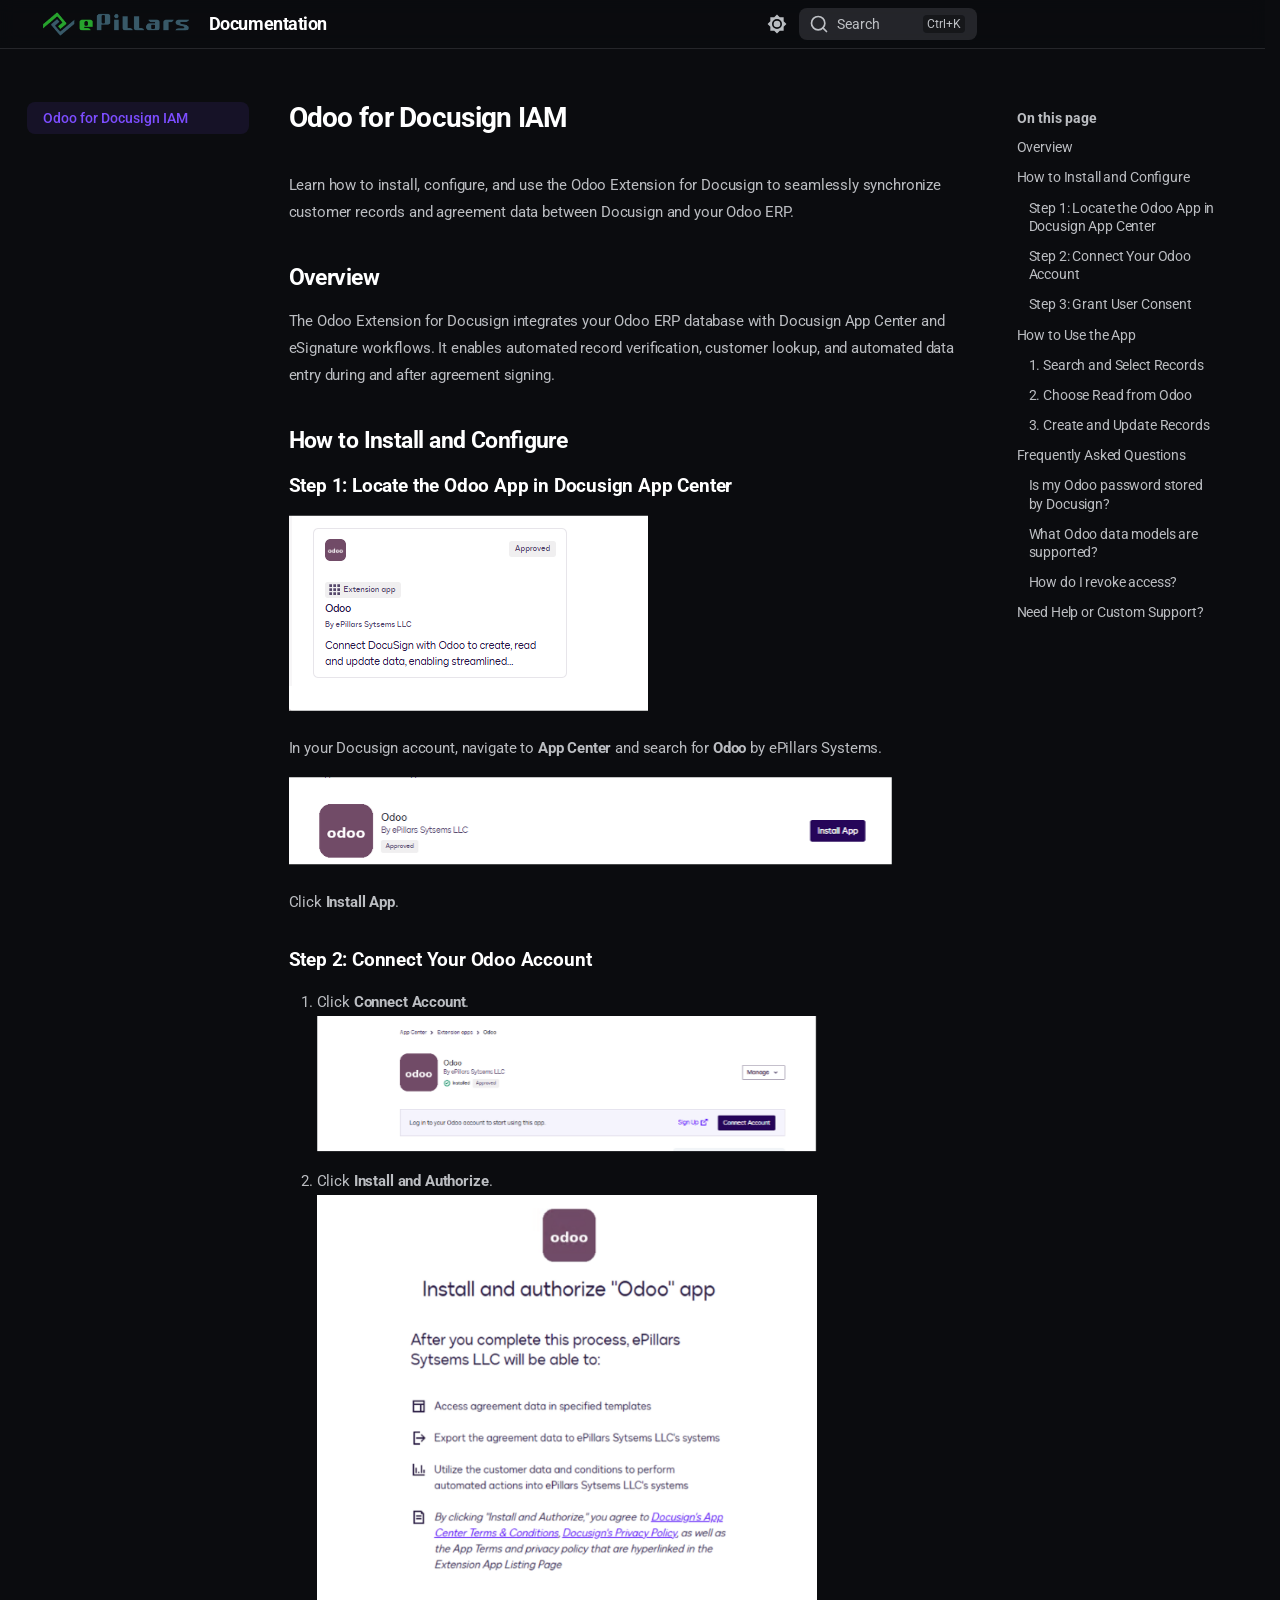
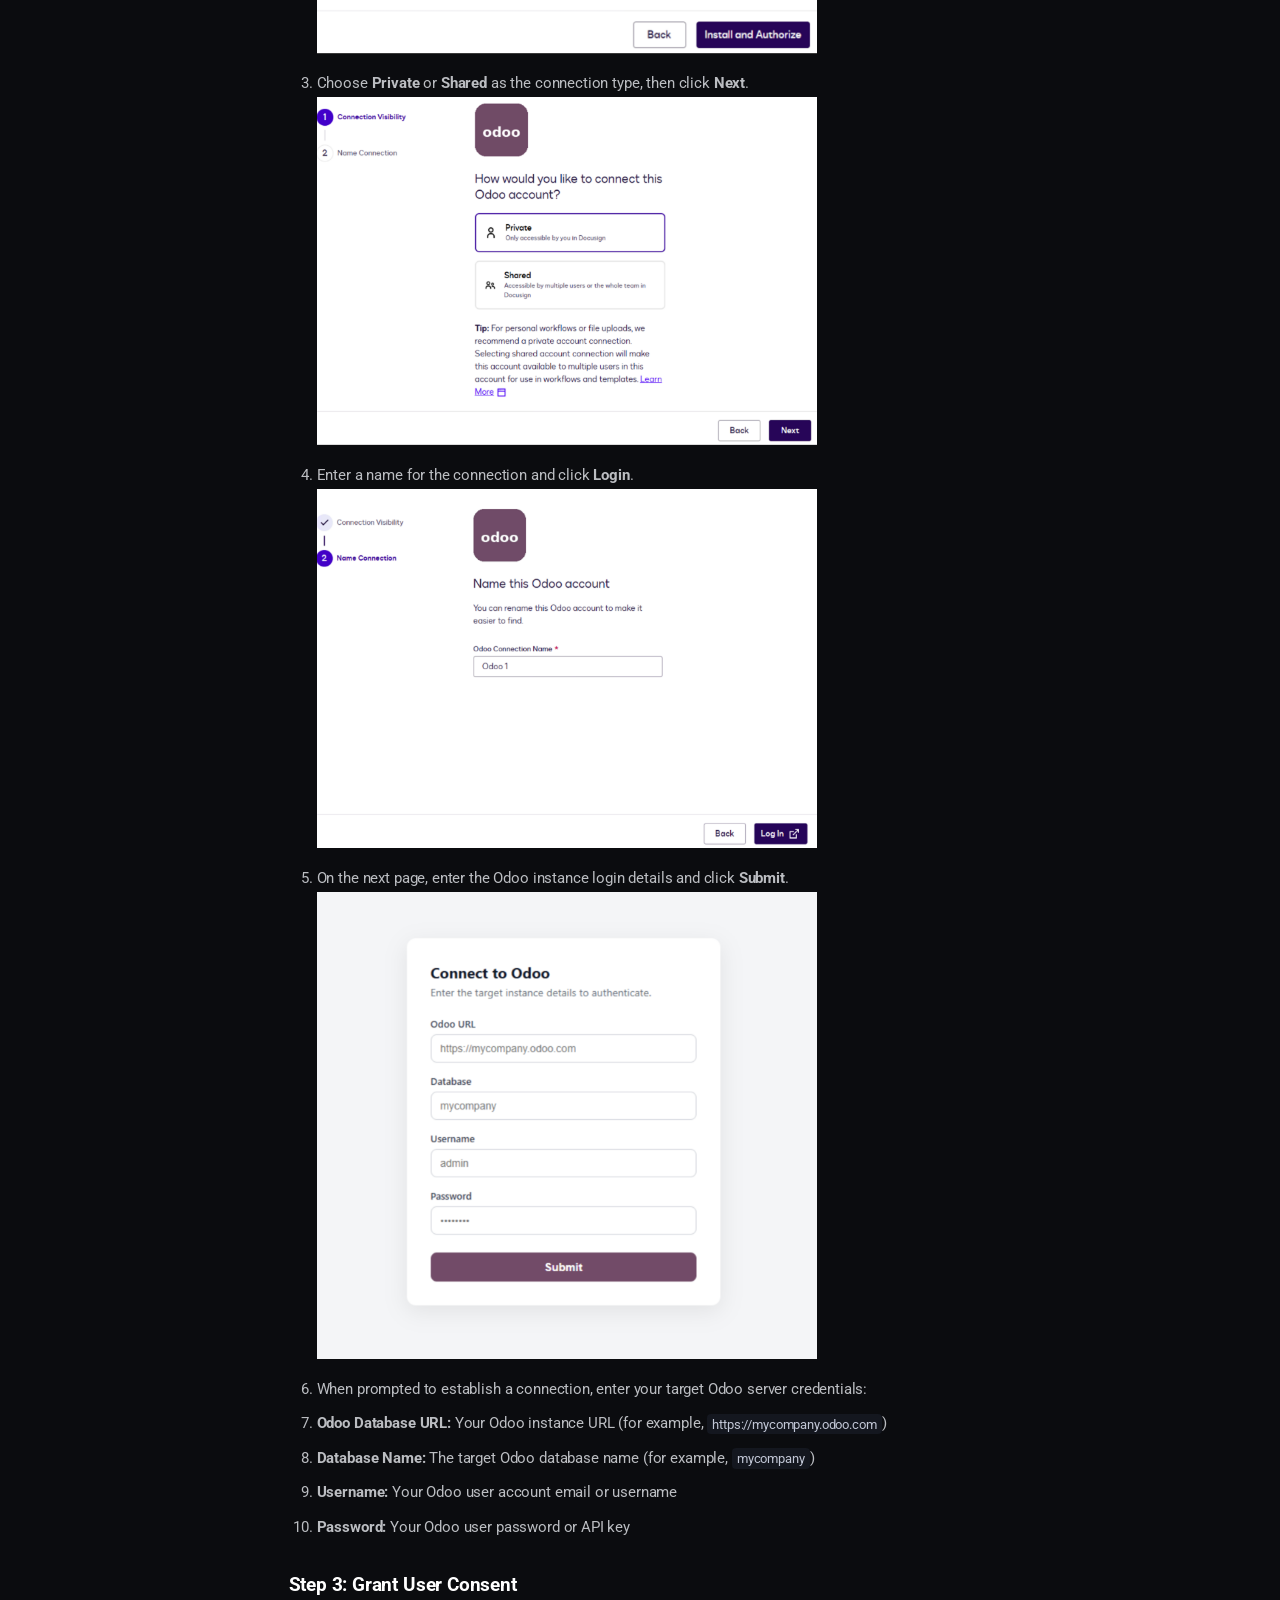
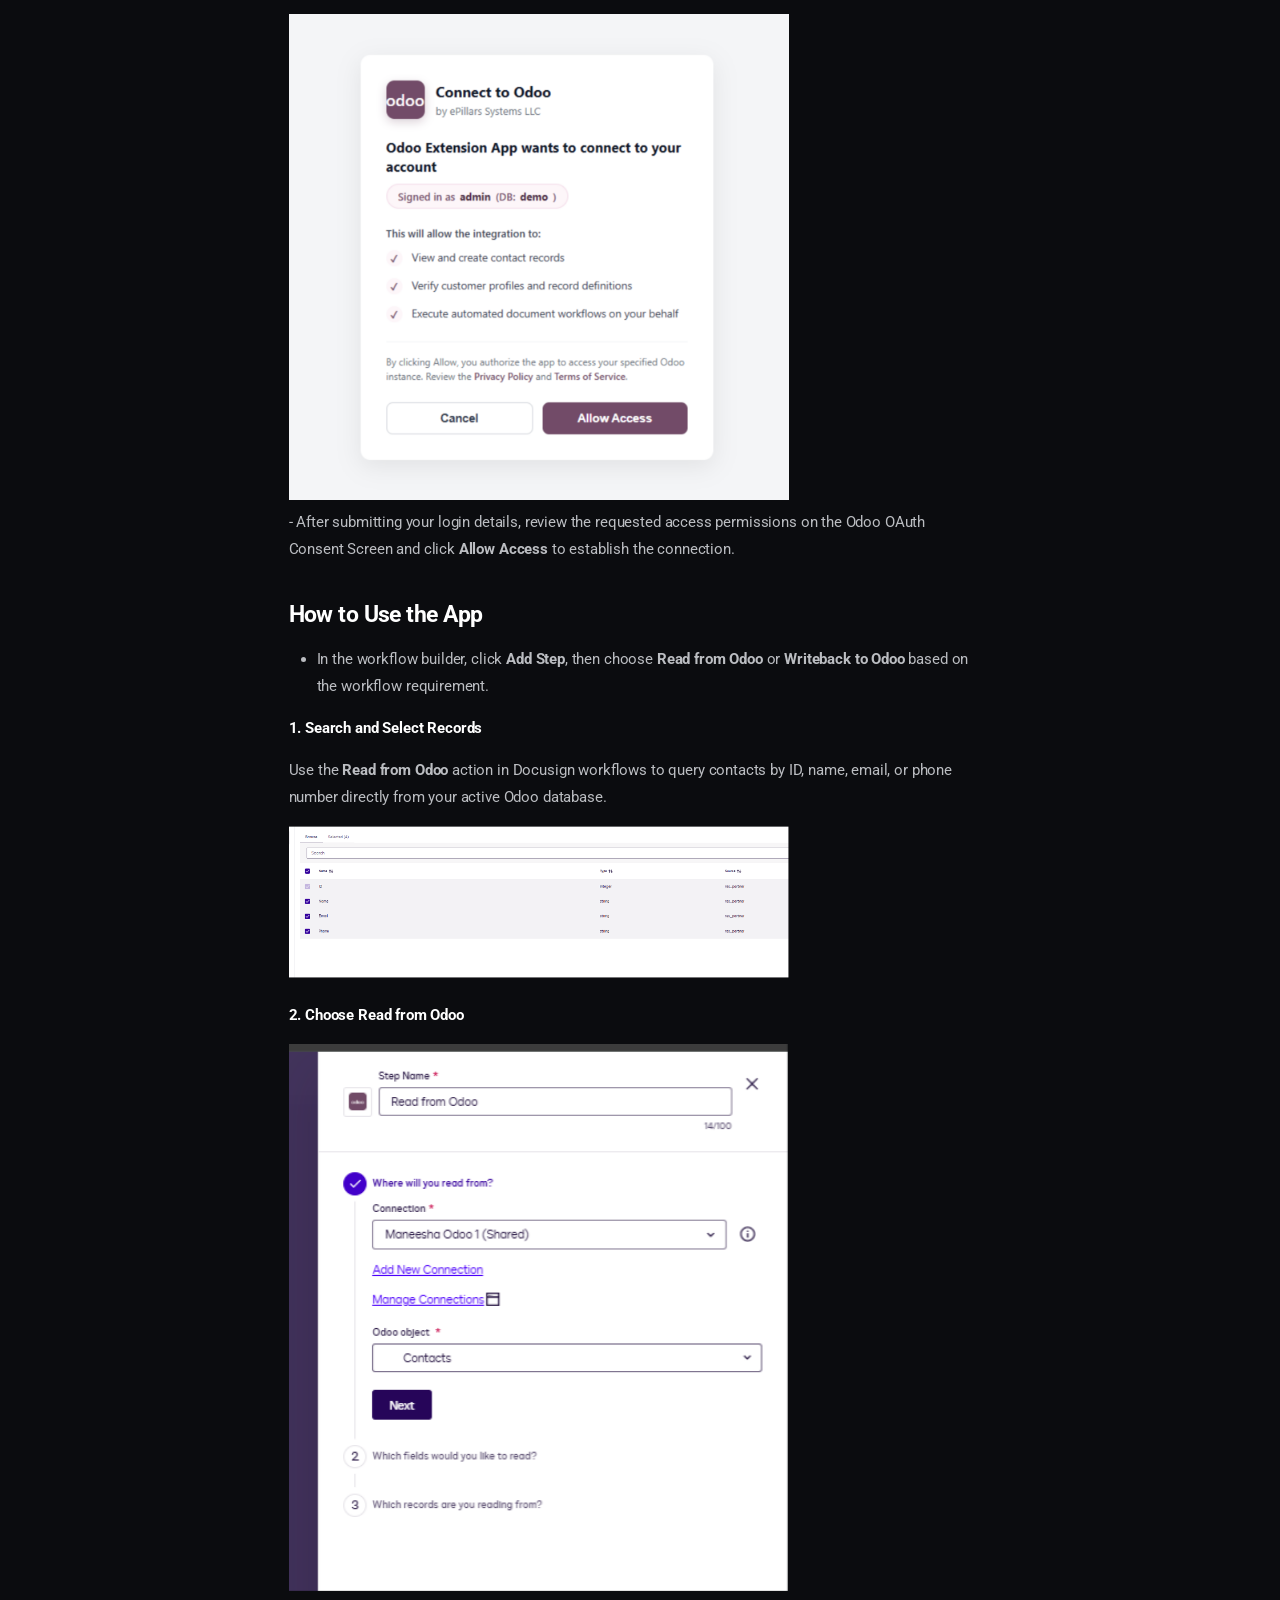
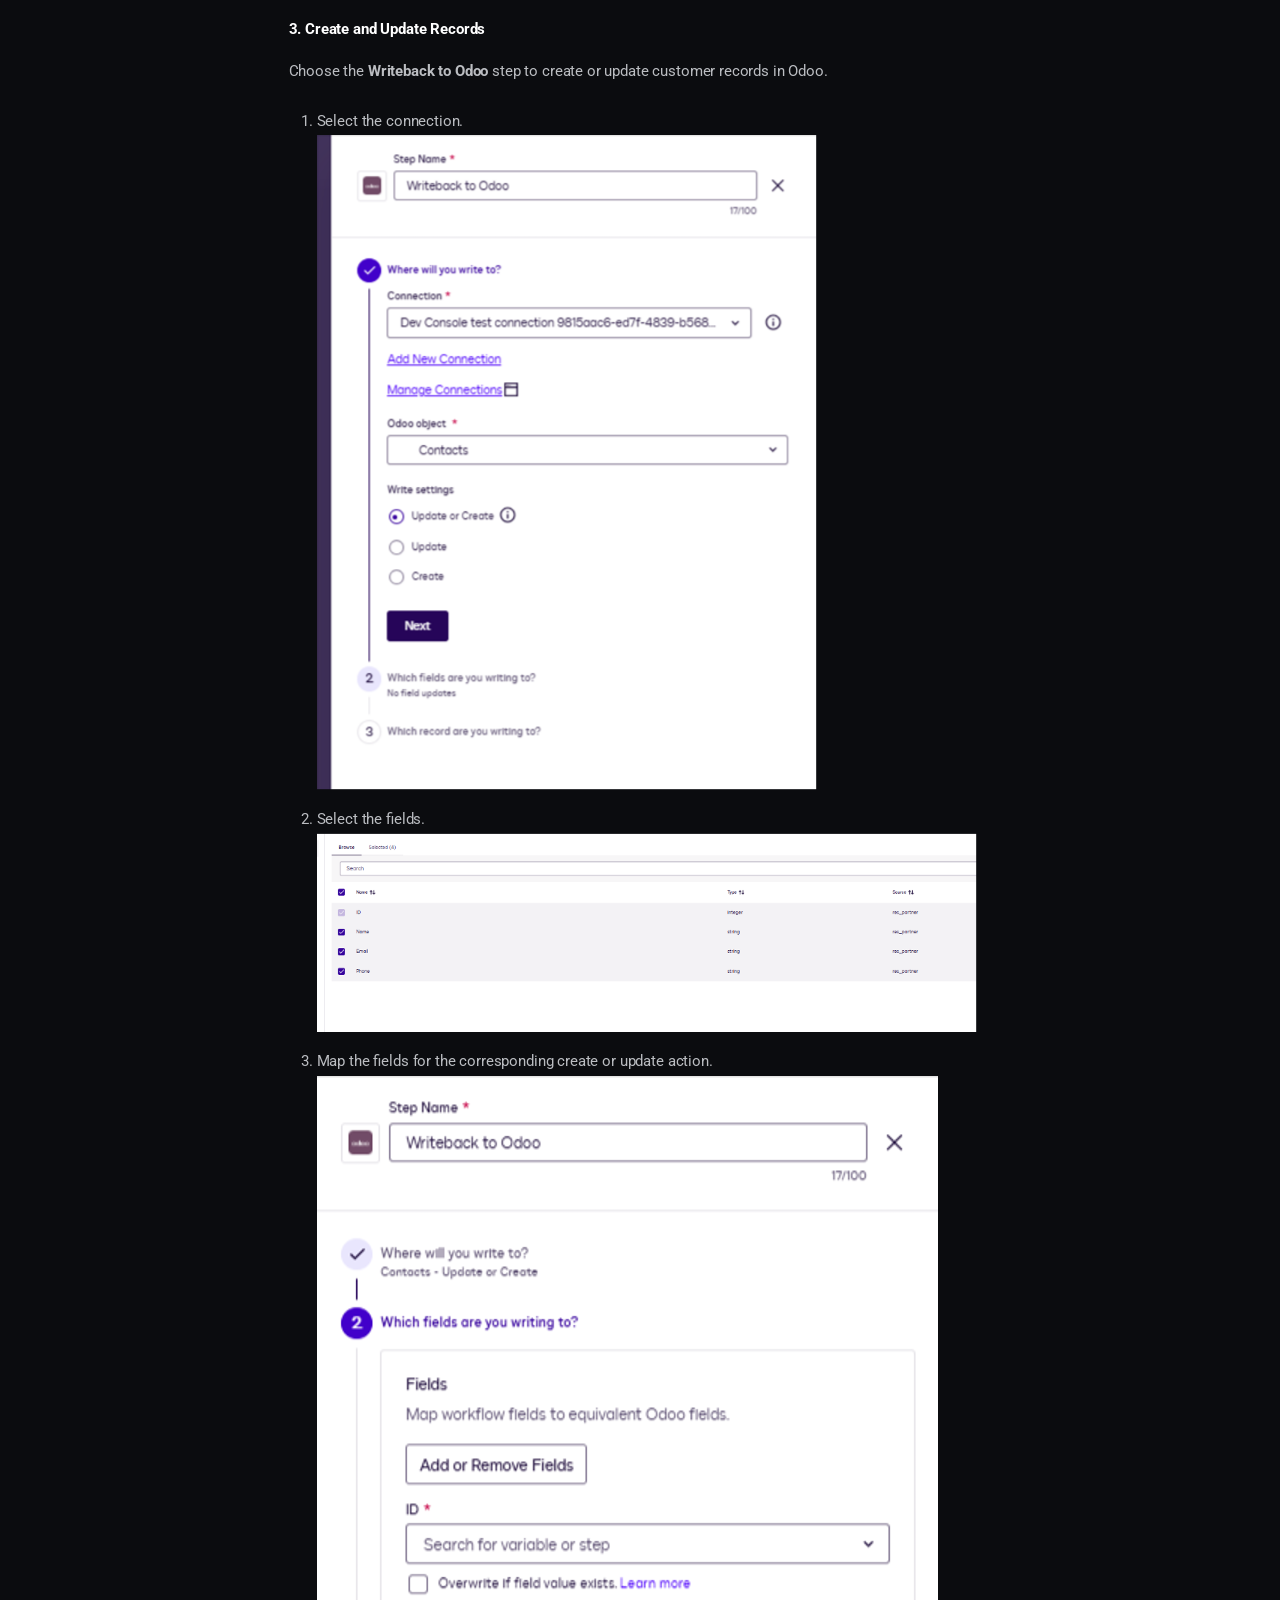
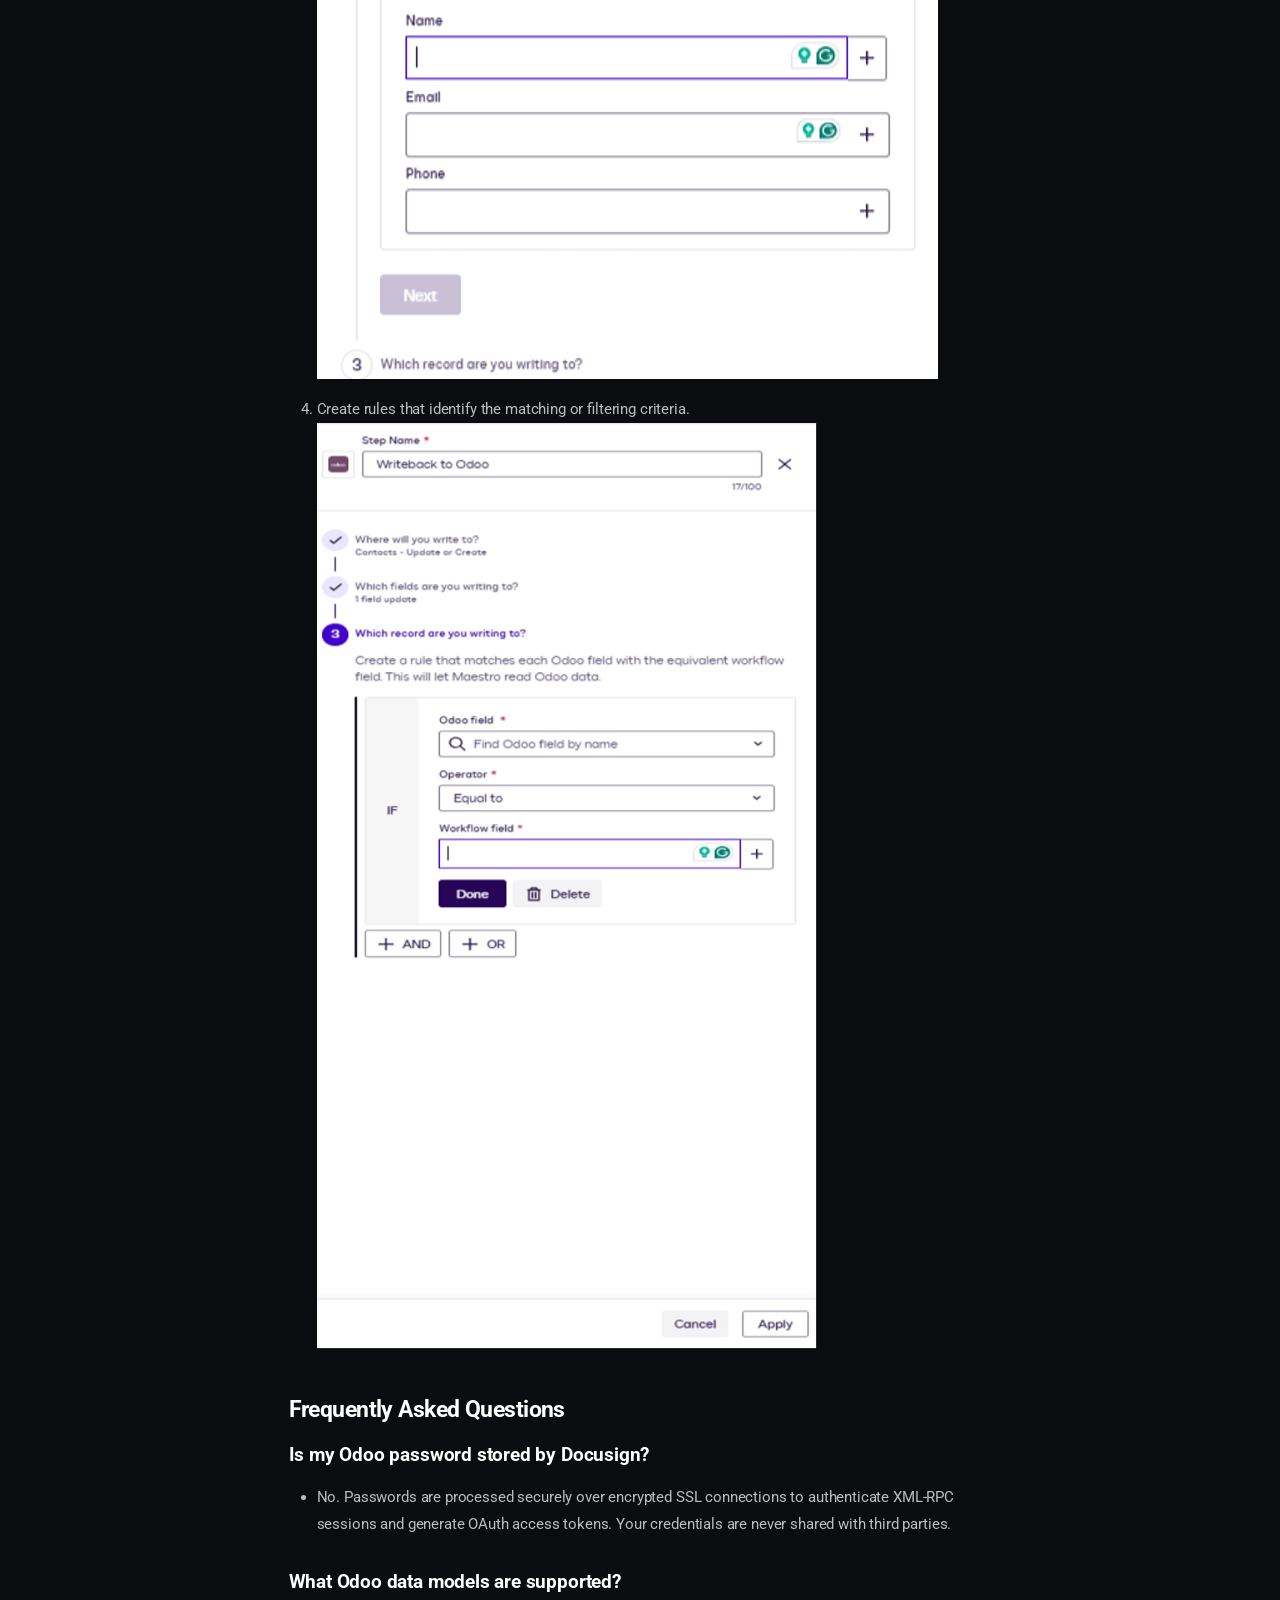
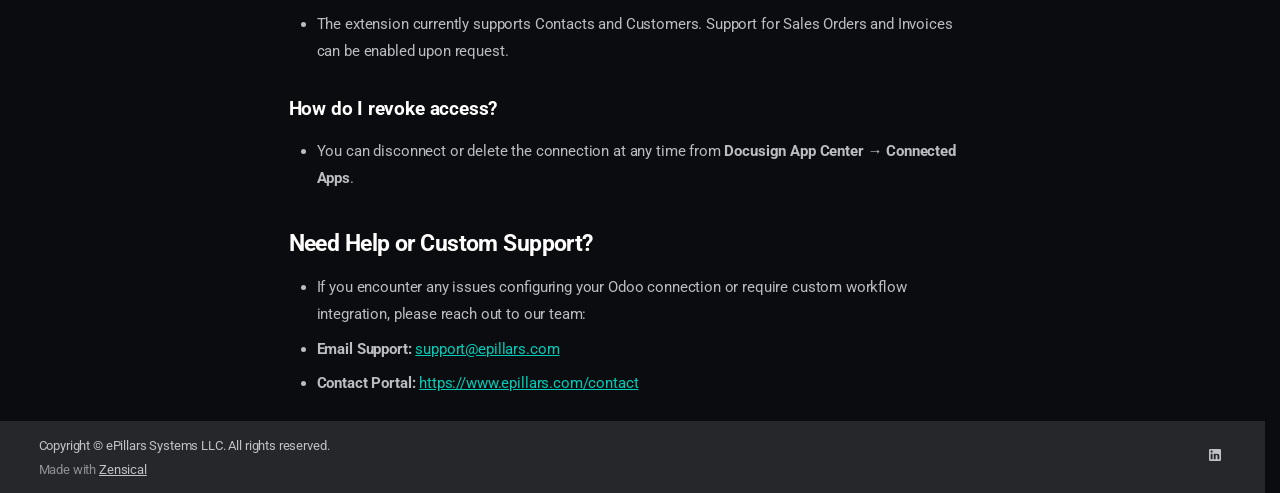
==== commit 421d0b7c: "Workflow update" ====
--- a/site/index.html
+++ b/site/index.html
@@ -185,9 +185,7 @@
 
 
 
-  
-
-<nav class="md-nav md-nav--primary md-nav--integrated" aria-label="Navigation" data-md-level="0">
+<nav class="md-nav md-nav--primary" aria-label="Navigation" data-md-level="0">
   <label class="md-nav__title" for="__drawer">
     <a href="" title="Documentation" class="md-nav__button md-logo" aria-label="Documentation" data-md-component="logo">
       
@@ -386,17 +384,6 @@
   
     <nav class="md-nav" aria-label="Frequently Asked Questions">
       <ul class="md-nav__list">
-        
-          <li class="md-nav__item">
-  <a href="#do-i-need-an-active-odoo-subscription" class="md-nav__link">
-    <span class="md-ellipsis">
-      <span class="md-typeset">
-        Do I need an active Odoo subscription?
-      </span>
-    </span>
-  </a>
-  
-</li>
         
           <li class="md-nav__item">
   <a href="#is-my-odoo-password-stored-by-docusign" class="md-nav__link">
@@ -461,6 +448,218 @@
                 </div>
               </div>
             
+            
+              
+              <div class="md-sidebar md-sidebar--secondary" data-md-component="sidebar" data-md-type="toc" >
+                <div class="md-sidebar__scrollwrap">
+                  
+                    
+                    
+                    
+                      
+                    
+                    
+                      <input class="md-nav__toggle md-toggle" type="checkbox" id="__toc">
+                      <div class="md-sidebar-button__wrapper">
+                        <label class="md-sidebar-button" for="__toc"></label>
+                      </div>
+                    
+                  
+                  <div class="md-sidebar__inner">
+                    
+
+
+<nav class="md-nav md-nav--secondary" aria-label="On this page">
+  
+  
+  
+    
+  
+  
+    <label class="md-nav__title" for="__toc">
+      <span class="md-nav__icon md-icon"></span>
+      On this page
+    </label>
+    <ul class="md-nav__list" data-md-component="toc" data-md-scrollfix>
+      
+        <li class="md-nav__item">
+  <a href="#overview" class="md-nav__link">
+    <span class="md-ellipsis">
+      <span class="md-typeset">
+        Overview
+      </span>
+    </span>
+  </a>
+  
+</li>
+      
+        <li class="md-nav__item">
+  <a href="#how-to-install-and-configure" class="md-nav__link">
+    <span class="md-ellipsis">
+      <span class="md-typeset">
+        How to Install and Configure
+      </span>
+    </span>
+  </a>
+  
+    <nav class="md-nav" aria-label="How to Install and Configure">
+      <ul class="md-nav__list">
+        
+          <li class="md-nav__item">
+  <a href="#step-1-locate-the-odoo-app-in-docusign-app-center" class="md-nav__link">
+    <span class="md-ellipsis">
+      <span class="md-typeset">
+        Step 1: Locate the Odoo App in Docusign App Center
+      </span>
+    </span>
+  </a>
+  
+</li>
+        
+          <li class="md-nav__item">
+  <a href="#step-2-connect-your-odoo-account" class="md-nav__link">
+    <span class="md-ellipsis">
+      <span class="md-typeset">
+        Step 2: Connect Your Odoo Account
+      </span>
+    </span>
+  </a>
+  
+</li>
+        
+          <li class="md-nav__item">
+  <a href="#step-3-grant-user-consent" class="md-nav__link">
+    <span class="md-ellipsis">
+      <span class="md-typeset">
+        Step 3: Grant User Consent<br>
+      </span>
+    </span>
+  </a>
+  
+</li>
+        
+      </ul>
+    </nav>
+  
+</li>
+      
+        <li class="md-nav__item">
+  <a href="#how-to-use-the-app" class="md-nav__link">
+    <span class="md-ellipsis">
+      <span class="md-typeset">
+        How to Use the App
+      </span>
+    </span>
+  </a>
+  
+    <nav class="md-nav" aria-label="How to Use the App">
+      <ul class="md-nav__list">
+        
+          <li class="md-nav__item">
+  <a href="#1-search-and-select-records" class="md-nav__link">
+    <span class="md-ellipsis">
+      <span class="md-typeset">
+        1. Search and Select Records
+      </span>
+    </span>
+  </a>
+  
+</li>
+        
+          <li class="md-nav__item">
+  <a href="#2-choose-read-from-odoo" class="md-nav__link">
+    <span class="md-ellipsis">
+      <span class="md-typeset">
+        2. Choose Read from Odoo
+      </span>
+    </span>
+  </a>
+  
+</li>
+        
+          <li class="md-nav__item">
+  <a href="#3-create-and-update-records" class="md-nav__link">
+    <span class="md-ellipsis">
+      <span class="md-typeset">
+        3. Create and Update Records
+      </span>
+    </span>
+  </a>
+  
+</li>
+        
+      </ul>
+    </nav>
+  
+</li>
+      
+        <li class="md-nav__item">
+  <a href="#frequently-asked-questions" class="md-nav__link">
+    <span class="md-ellipsis">
+      <span class="md-typeset">
+        Frequently Asked Questions
+      </span>
+    </span>
+  </a>
+  
+    <nav class="md-nav" aria-label="Frequently Asked Questions">
+      <ul class="md-nav__list">
+        
+          <li class="md-nav__item">
+  <a href="#is-my-odoo-password-stored-by-docusign" class="md-nav__link">
+    <span class="md-ellipsis">
+      <span class="md-typeset">
+        Is my Odoo password stored by Docusign?
+      </span>
+    </span>
+  </a>
+  
+</li>
+        
+          <li class="md-nav__item">
+  <a href="#what-odoo-data-models-are-supported" class="md-nav__link">
+    <span class="md-ellipsis">
+      <span class="md-typeset">
+        What Odoo data models are supported?
+      </span>
+    </span>
+  </a>
+  
+</li>
+        
+          <li class="md-nav__item">
+  <a href="#how-do-i-revoke-access" class="md-nav__link">
+    <span class="md-ellipsis">
+      <span class="md-typeset">
+        How do I revoke access?
+      </span>
+    </span>
+  </a>
+  
+</li>
+        
+      </ul>
+    </nav>
+  
+</li>
+      
+        <li class="md-nav__item">
+  <a href="#need-help-or-custom-support" class="md-nav__link">
+    <span class="md-ellipsis">
+      <span class="md-typeset">
+        Need Help or Custom Support?
+      </span>
+    </span>
+  </a>
+  
+</li>
+      
+    </ul>
+  
+</nav>
+                  </div>
+                </div>
+              </div>
             
           
           
@@ -529,10 +728,6 @@
 <img src="assets/14-matching-rules.png" width="500" alt="Configure matching or filtering rules"> </li>
 </ol>
 <h2 id="frequently-asked-questions">Frequently Asked Questions</h2>
-<h3 id="do-i-need-an-active-odoo-subscription">Do I need an active Odoo subscription?</h3>
-<ul>
-<li>Yes, you need access to an active Odoo instance (Community or Enterprise edition, hosted on Odoo.sh, self-hosted, or Odoo Online) with XML-RPC access enabled.</li>
-</ul>
 <h3 id="is-my-odoo-password-stored-by-docusign">Is my Odoo password stored by Docusign?</h3>
 <ul>
 <li>No. Passwords are processed securely over encrypted SSL connections to authenticate XML-RPC sessions and generate OAuth access tokens. Your credentials are never shared with third parties.</li>
@@ -584,7 +779,7 @@
       <div class="md-copyright">
   
     <div class="md-copyright__highlight">
-      Copyright &copy; <year> ePillars Systems LLC. All rights reserved.
+      Copyright &copy; ePillars Systems LLC. All rights reserved.
     </div>
   
   
@@ -628,7 +823,7 @@
       
         
         
-      <script id="__config" type="application/json">{"annotate":null,"base":".","features":["navigation.footer","toc.integrate"],"redirect":null,"search":"./assets/javascripts/workers/search.c47bb847.min.js","tags":null,"translations":{"clipboard.copied":"Copied to clipboard","clipboard.copy":"Copy to clipboard","clipboard.error":"Could not copy to clipboard","search.result.more.one":"1 more on this page","search.result.more.other":"# more on this page","search.result.none":"No matching documents","search.result.one":"1 matching document","search.result.other":"# matching documents","search.result.placeholder":"Type to start searching","search.result.term.missing":"Missing","select.version":"Select version"},"version":null}</script>
+      <script id="__config" type="application/json">{"annotate":null,"base":".","features":["navigation.footer"],"redirect":null,"search":"./assets/javascripts/workers/search.c47bb847.min.js","tags":null,"translations":{"clipboard.copied":"Copied to clipboard","clipboard.copy":"Copy to clipboard","clipboard.error":"Could not copy to clipboard","search.result.more.one":"1 more on this page","search.result.more.other":"# more on this page","search.result.none":"No matching documents","search.result.one":"1 matching document","search.result.other":"# matching documents","search.result.placeholder":"Type to start searching","search.result.term.missing":"Missing","select.version":"Select version"},"version":null}</script>
     
     
       <script src="./assets/javascripts/bundle.a2388154.min.js"></script>
